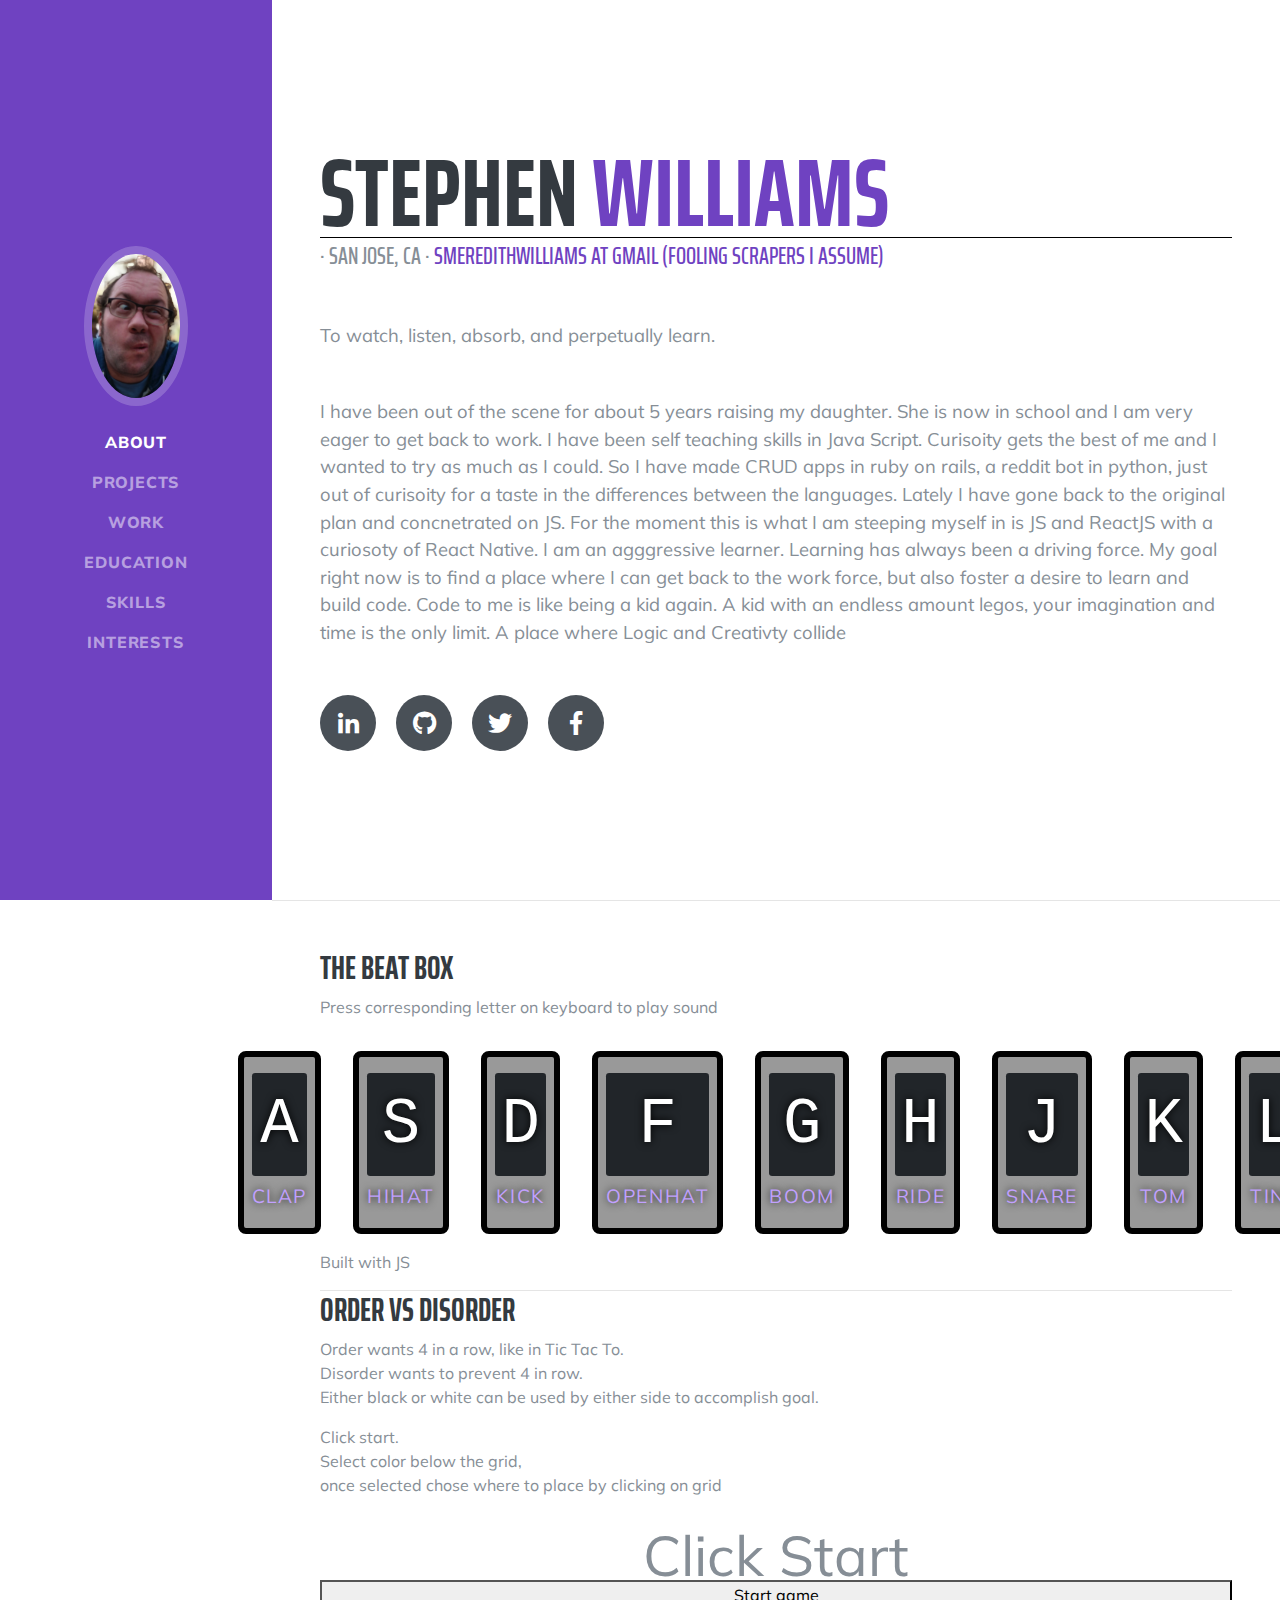
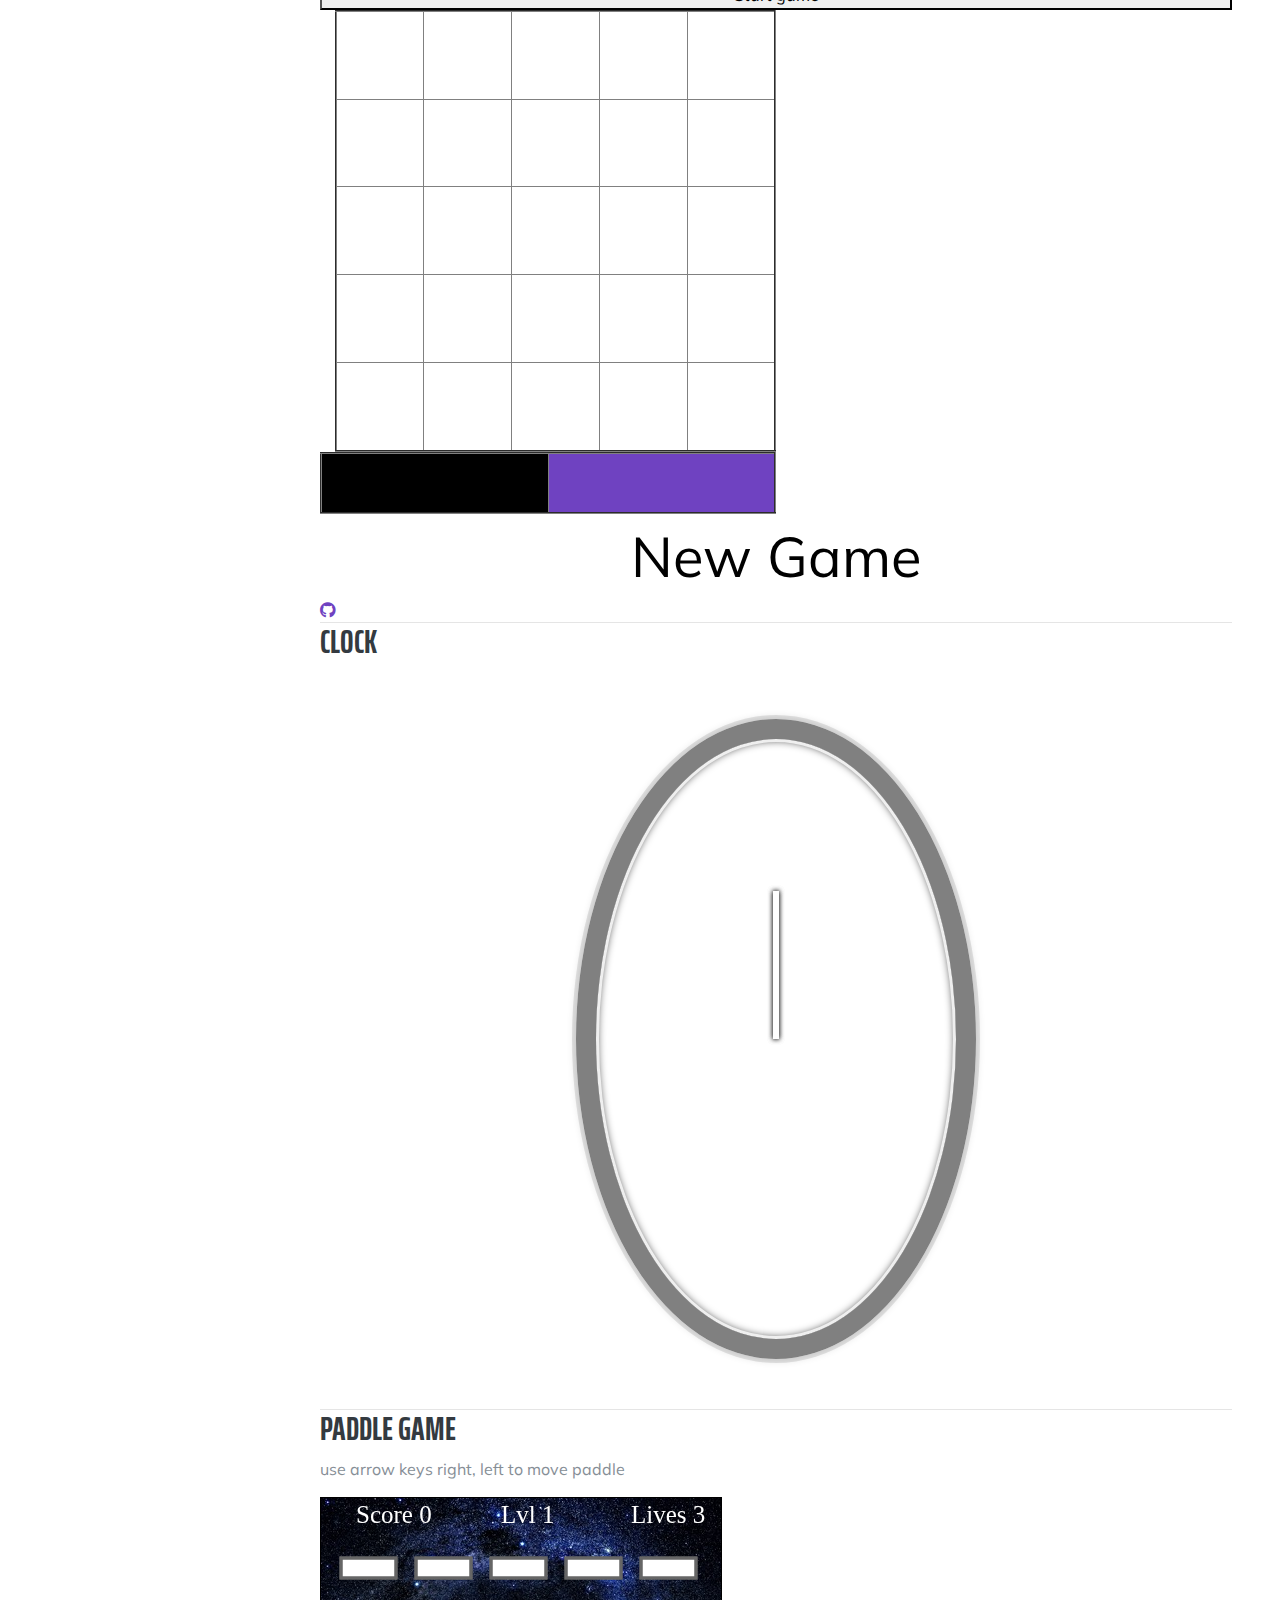
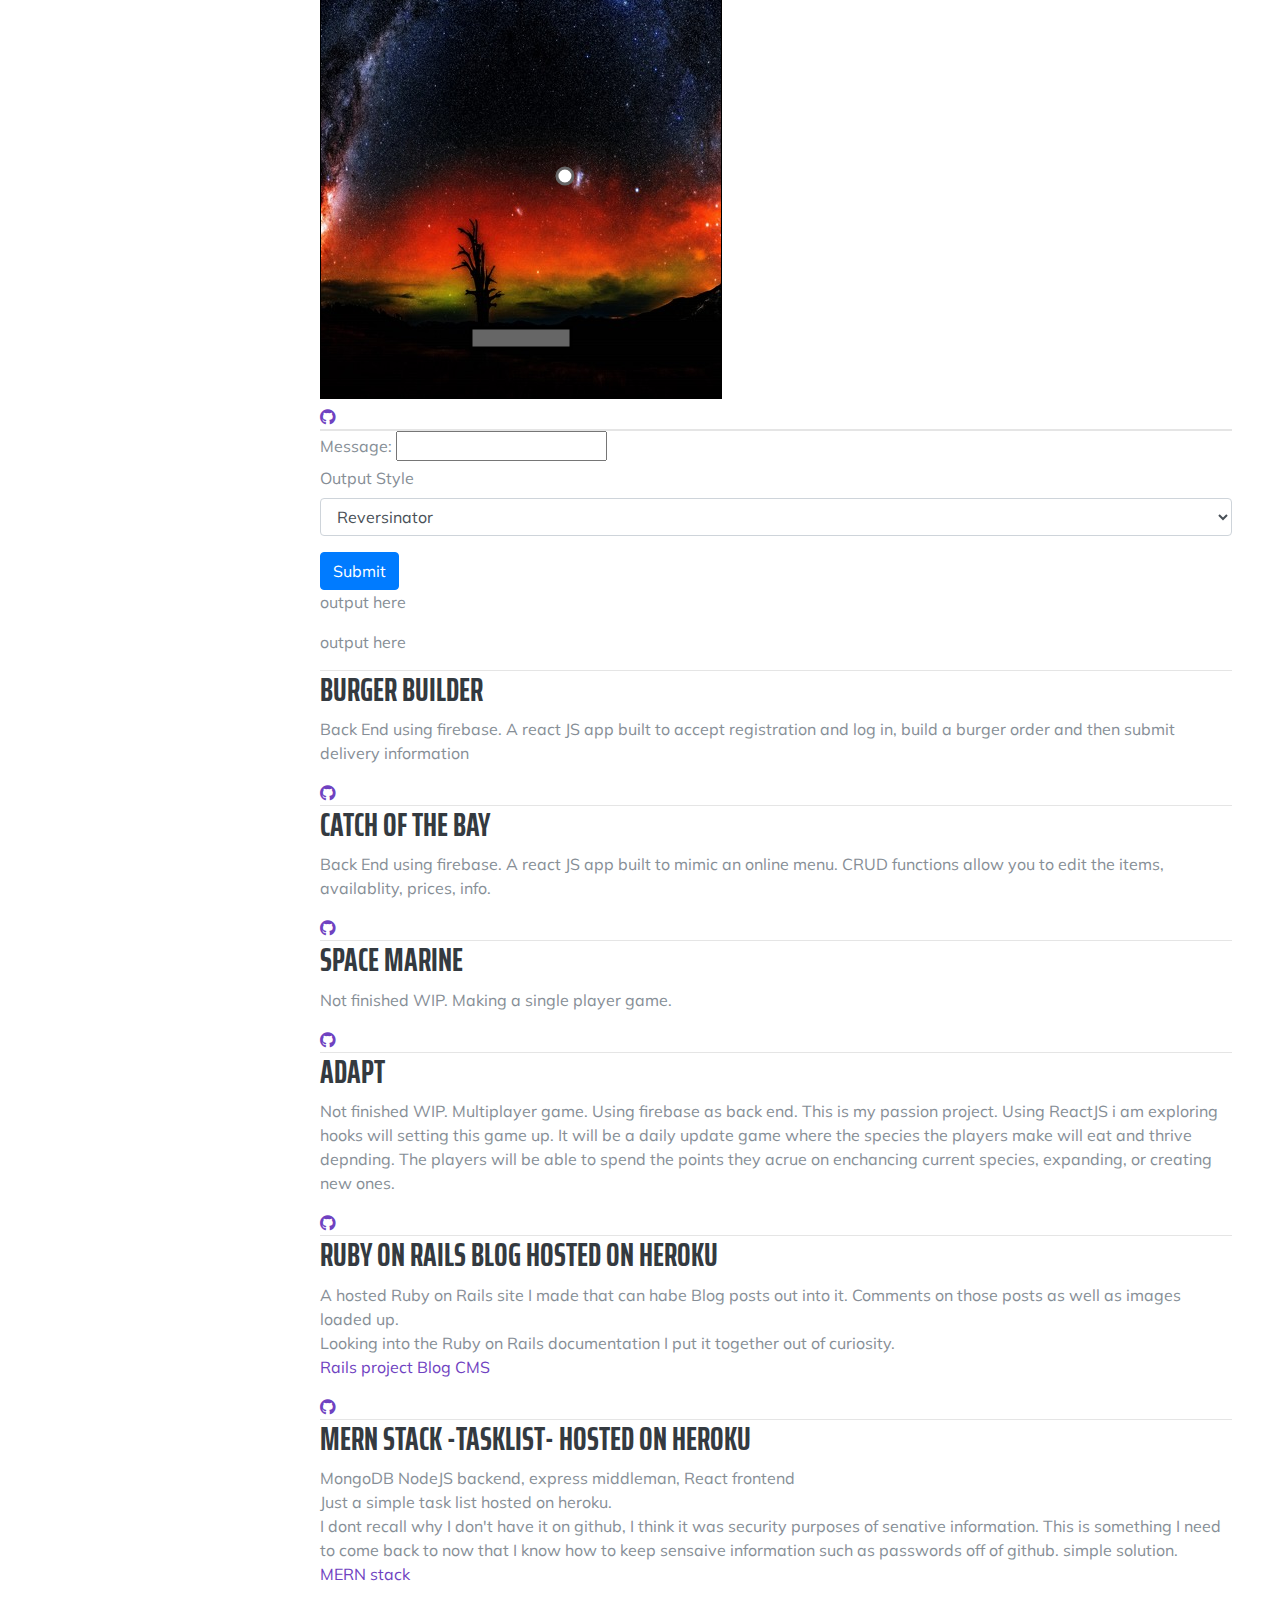
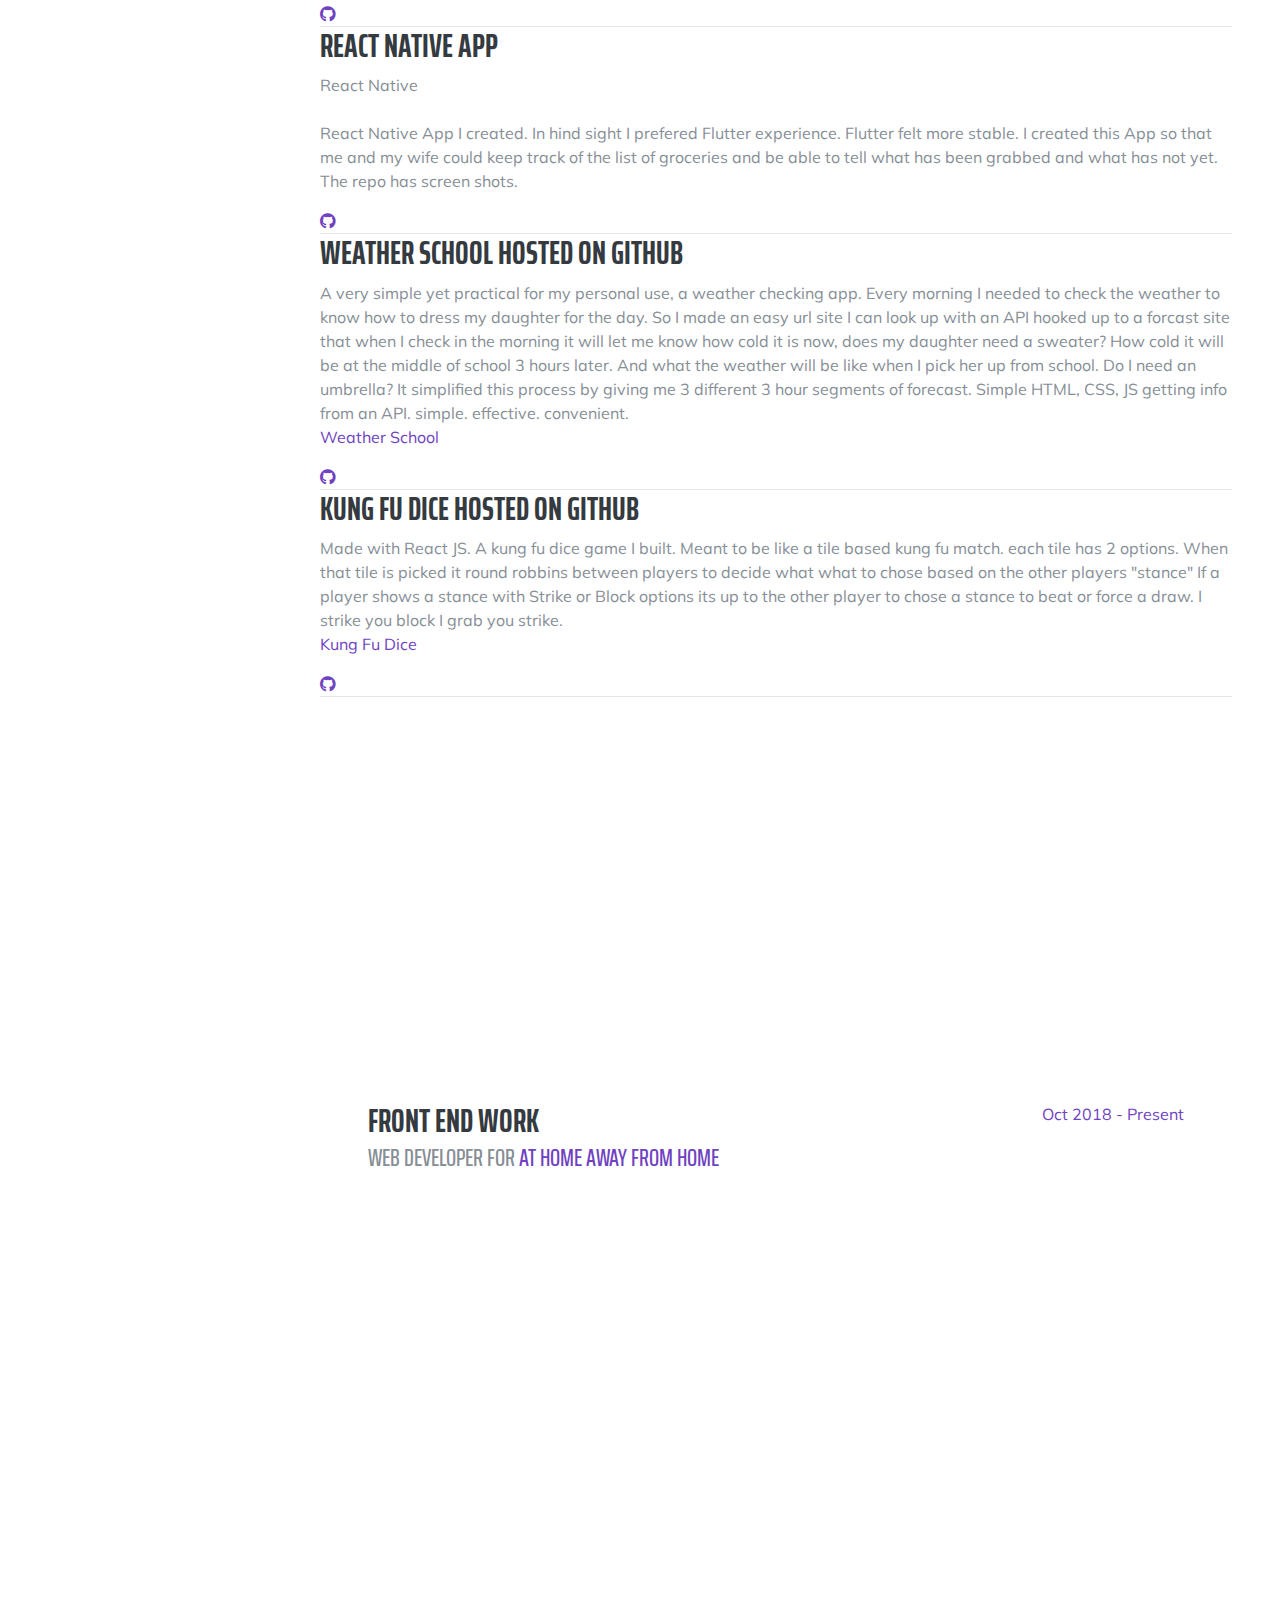
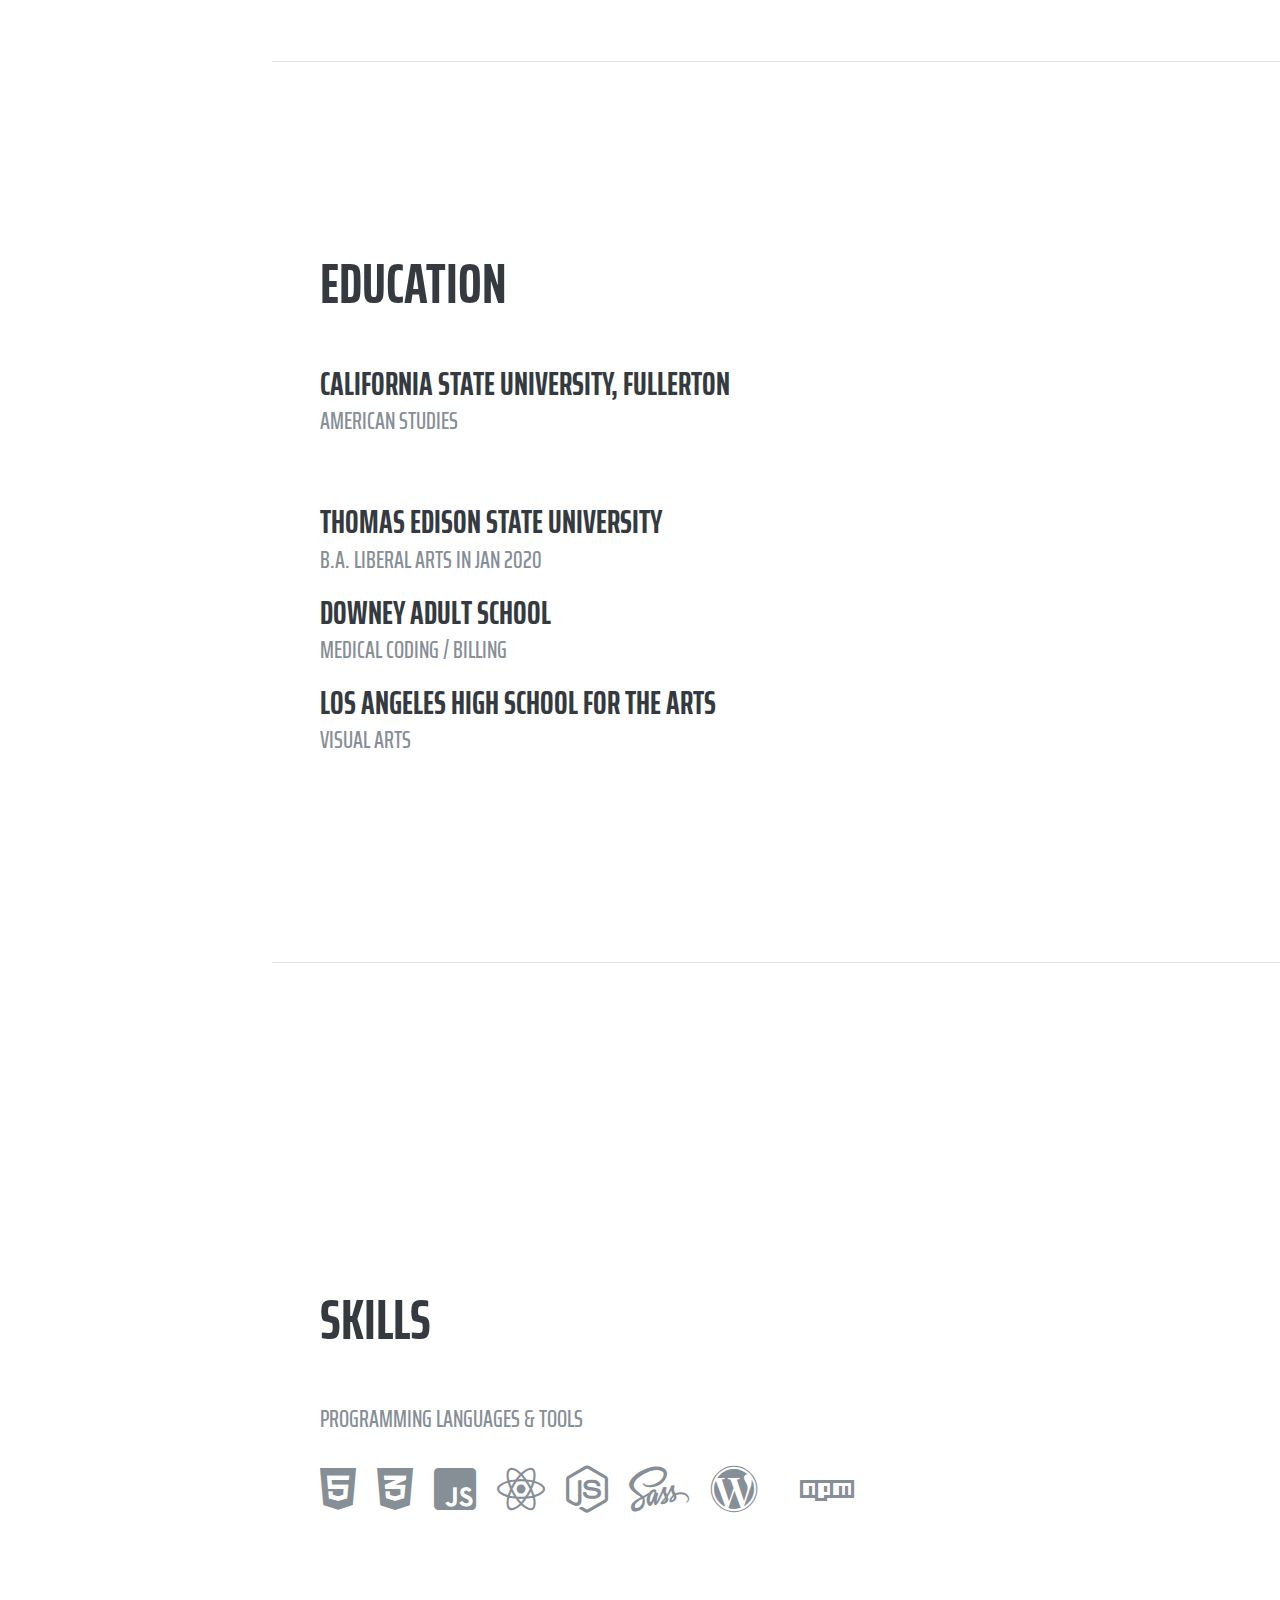
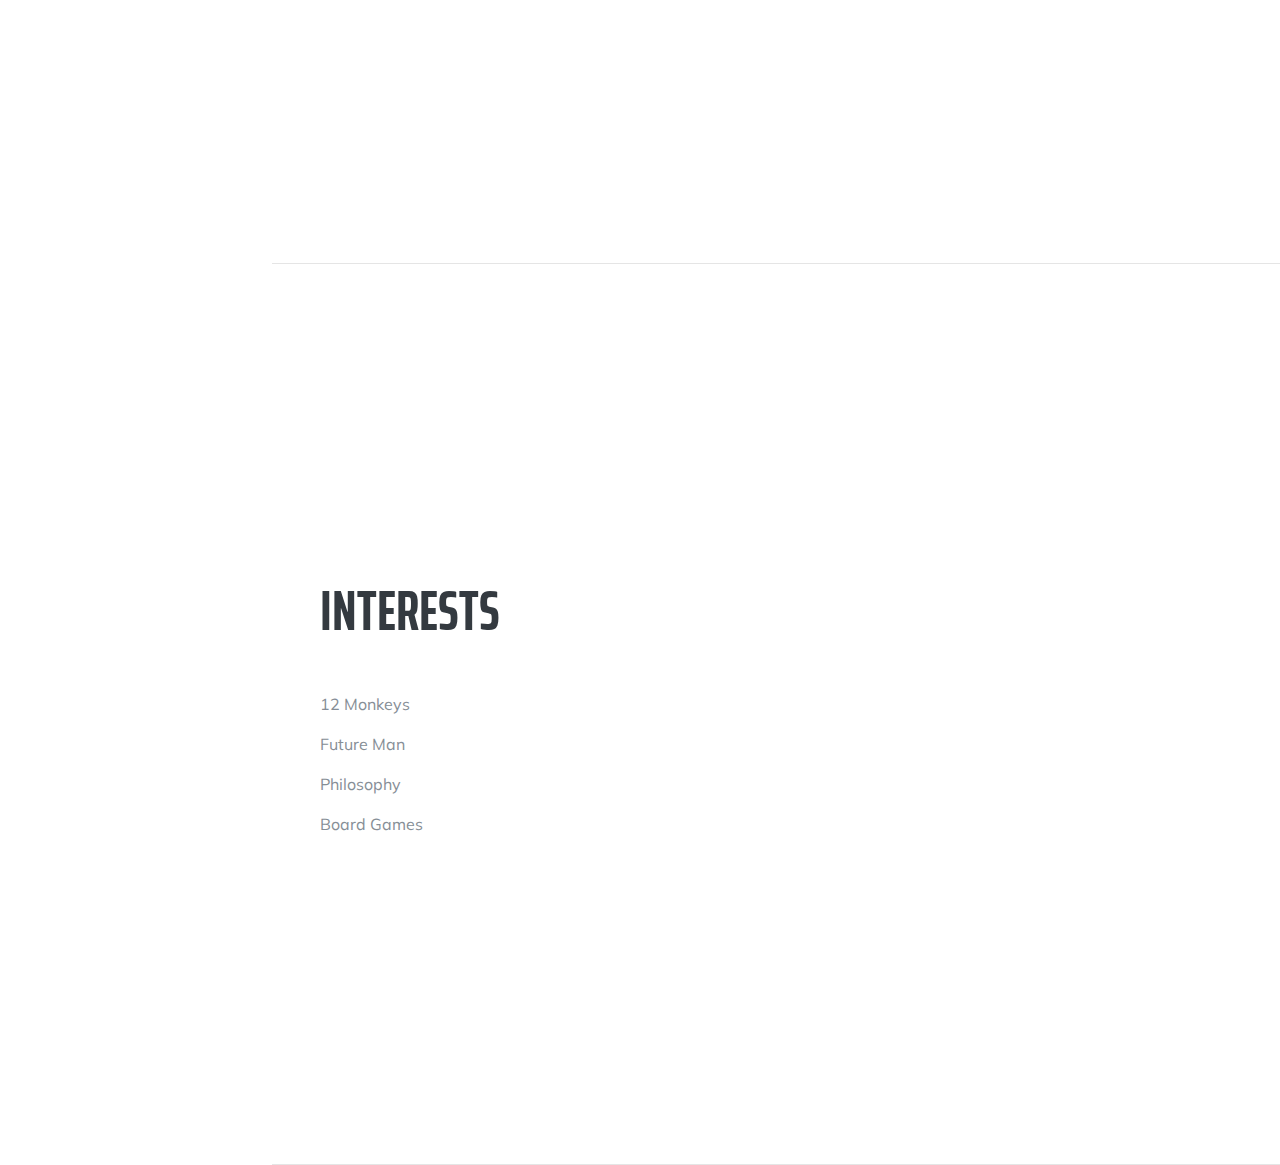
==== index.html @ 4e3a23c0 "spelling fix" ====
<!DOCTYPE html>
<html lang="en">

  <head>

    <meta charset="utf-8">
    <meta name="viewport" content="width=device-width, initial-scale=1, shrink-to-fit=no">
    <meta name="description" content="">
    <meta name="author" content="">

    <title>SMW Resume</title>

    <!-- Bootstrap core CSS -->
    <link href="vendor/bootstrap/css/bootstrap.min.css" rel="stylesheet">

    <!-- Custom fonts for this template -->
    <link href="https://fonts.googleapis.com/css?family=Saira+Extra+Condensed:500,700" rel="stylesheet">
    <link href="https://fonts.googleapis.com/css?family=Muli:400,400i,800,800i" rel="stylesheet">
    <link href="vendor/fontawesome-free/css/all.min.css" rel="stylesheet">

    <!-- Custom styles for this template -->
    <!-- Loading from rhe scss source instead of css folder -->
    <link href="scss/resume.css" rel="stylesheet">

    <!-- CSS for drum kit -->
    <link href="css/drumkit.css" rel="stylesheet">

    <!-- CSS for order disorder -->
    <link href="css/order.css" rel="stylesheet">

    <!-- CSS for order disorder -->
    <link href="css/clock.css" rel="stylesheet">

    

  </head>

  <body id="page-top">

    <nav class="navbar navbar-expand-lg navbar-dark bg-primary fixed-top" id="sideNav">
      <a class="navbar-brand js-scroll-trigger" href="#page-top">
        <span class="d-block d-lg-none">Stephen Meredith Williams</span>
        <span class="d-none d-lg-block">
          <img class="img-fluid img-profile rounded-circle mx-auto mb-2" src="img/selfpic.jpg" alt="">
        </span>
      </a>
      <button class="navbar-toggler" type="button" data-toggle="collapse" data-target="#navbarSupportedContent" aria-controls="navbarSupportedContent" aria-expanded="false" aria-label="Toggle navigation">
        <span class="navbar-toggler-icon"></span>
      </button>
      <div class="collapse navbar-collapse" id="navbarSupportedContent">
        <ul class="navbar-nav">
          <li class="nav-item">
            <a class="nav-link js-scroll-trigger" href="#about">About</a>
          </li>
          <li class="nav-item">
            <a class="nav-link js-scroll-trigger" href="#projects">Projects</a>
          </li>
          <li class="nav-item">
              <a class="nav-link js-scroll-trigger" href="#work">Work</a>
            </li>
          <li class="nav-item">
            <a class="nav-link js-scroll-trigger" href="#education">Education</a>
          </li>
          <li class="nav-item">
            <a class="nav-link js-scroll-trigger" href="#skills">Skills</a>
          </li>
          <li class="nav-item">
            <a class="nav-link js-scroll-trigger" href="#interests">Interests</a>
          </li>
          <!--
          <li class="nav-item">
            <a class="nav-link js-scroll-trigger" href="#awards">Awards</a>
          </li>
        -->
        </ul>
      </div>
    </nav>

    <div class="container-fluid p-0">

      <section class="resume-section p-3 p-lg-5 d-flex d-column" id="about">
        <div class="my-auto">
          <h1 class="mb-0">Stephen
            <span class="text-primary">Williams</span>
          </h1>
          <div class="subheading mb-5"> · San Jose, CA · 
            <a href="mailto:name@email.com">smeredithwilliams at gmail (fooling scrapers I assume)</a>
          </div>
          <p class="lead mb-5">To watch, listen, absorb, and perpetually learn.</p>
          <p class="lead mb-5">I have been out of the scene for about 5 years raising my daughter. 
            She is now in school and I am very eager to get back to work.  I have been self teaching skills in Java Script.  
            Curisoity gets the best of me and I wanted to try as much as I could.  So I have made CRUD apps in ruby on rails, 
            a reddit bot in python, just out of curisoity for a taste in the differences between the languages.  Lately I have gone
            back to the original plan and concnetrated on JS. 
            For the moment this is what I am steeping myself in is JS and ReactJS with a curiosoty of React Native.  I am an agggressive learner.  
            Learning has always been a driving force.
            My goal right now is to find a place where I can get back to the work force, but also foster a desire to learn and build code.  Code to me is like being a kid again. 
            A kid with an endless amount legos, your imagination and time is the only limit.  A place where Logic and Creativty collide</p>
          <div class="social-icons">
            <a href="https://www.linkedin.com/in/stephen-williams-13222a139/" target="_new">
              <i class="fab fa-linkedin-in"></i>
            </a>
            <a href="https://github.com/homercrates" target="_new">
              <i class="fab fa-github"></i>
            </a>
            <a href="#">
              <i class="fab fa-twitter"></i>
            </a>
            <a href="#">
              <i class="fab fa-facebook-f"></i>
            </a>
          </div>
        </div>
      </section>

      <hr class="m-0">

      <section class="resume-section p-3 p-lg-5 d-flex flex-column" id="projects">

       
        <!-- drum kit demo JS -->
        <h3>The Beat Box</h3>
        <p>Press corresponding letter on keyboard to play sound</p>
        <div class="keys">
            <div data-key="65" class="key">
              <kbd>A</kbd>
              <span class="sound">clap</span>
            </div>
            <div data-key="83" class="key">
              <kbd>S</kbd>
              <span class="sound">hihat</span>
            </div>
            <div data-key="68" class="key">
              <kbd>D</kbd>
              <span class="sound">kick</span>
            </div>
            <div data-key="70" class="key">
              <kbd>F</kbd>
              <span class="sound">openhat</span>
            </div>
            <br>
            <div data-key="71" class="key">
              <kbd>G</kbd>
              <span class="sound">boom</span>
            </div>
            <div data-key="72" class="key">
              <kbd>H</kbd>
              <span class="sound">ride</span>
            </div>
            <div data-key="74" class="key">
              <kbd>J</kbd>
              <span class="sound">snare</span>
            </div>
            <div data-key="75" class="key">
              <kbd>K</kbd>
              <span class="sound">tom</span>
            </div>
            <div data-key="76" class="key">
              <kbd>L</kbd>
              <span class="sound">tink</span>
            </div>
        </div>

          <audio data-key="65" src="sounds/clap.wav"></audio>
          <audio data-key="83" src="sounds/hihat.wav"></audio>
          <audio data-key="68" src="sounds/kick.wav"></audio>
          <audio data-key="70" src="sounds/openhat.wav"></audio>
          <audio data-key="71" src="sounds/boom.wav"></audio>
          <audio data-key="72" src="sounds/ride.wav"></audio>
          <audio data-key="74" src="sounds/snare.wav"></audio>
          <audio data-key="75" src="sounds/tom.wav"></audio>
          <audio data-key="76" src="sounds/tink.wav"></audio>
          <!-- drum kit END -->
          <p>Built with JS</p>
        
          <hr class="m-0">

        <!-- start order disorder game  stuff -->
        <div class="orderContainer">
            <h3>Order Vs Disorder</h3>
            <p>Order wants 4 in a row, like in Tic Tac To.</br> 
            Disorder wants to prevent 4 in row. </br> 
            Either black or white can be used by either side to accomplish goal.</p>

            <p>Click start. </br> 
              Select color below the grid,</br> 
              once selected chose where to place by clicking on grid</p>

            <div id="message">Click Start</div>
            <button onclick="startGame();">Start game</button>
            <div class="container">
            <table width="100%" border="2">
                <tr>
                    <td class="square" id="s1"  onClick="nextMove(this)"></td>
                    <td class="square" id="s2"  onClick="nextMove(this)"></td>
                    <td class="square" id="s3"  onClick="nextMove(this)"></td>
                    <td class="square" id="s4"  onClick="nextMove(this)"></td>
                    <td class="square" id="s5"  onClick="nextMove(this)"></td>
                </tr>
                <tr>
                    <td class="square" id="s6"  onClick="nextMove(this)"></td>
                    <td class="square" id="s7"  onClick="nextMove(this)"></td>
                    <td class="square" id="s8"  onClick="nextMove(this)"></td>
                    <td class="square" id="s9"  onClick="nextMove(this)"></td>
                    <td class="square" id="s10"  onClick="nextMove(this)"></td>
                </tr>
                <tr>
                    <td class="square" id="s11"  onClick="nextMove(this)"></td>
                    <td class="square" id="s12"  onClick="nextMove(this)"></td>
                    <td class="square" id="s13"  onClick="nextMove(this)"></td>
                    <td class="square" id="s14"  onClick="nextMove(this)"></td>
                    <td class="square" id="s15"  onClick="nextMove(this)"></td>
                </tr>
                <tr>
                    <td class="square" id="s16"  onClick="nextMove(this)"></td>
                    <td class="square" id="s17"  onClick="nextMove(this)"></td>
                    <td class="square" id="s18"  onClick="nextMove(this)"></td>
                    <td class="square" id="s19"  onClick="nextMove(this)"></td>
                    <td class="square" id="s20"  onClick="nextMove(this)"></td>
                </tr>
                <tr>
                    <td class="square" id="s21"  onClick="nextMove(this)"></td>
                    <td class="square" id="s22"  onClick="nextMove(this)"></td>
                    <td class="square" id="s23"  onClick="nextMove(this)"></td>
                    <td class="square" id="s24"  onClick="nextMove(this)"></td>
                    <td class="square" id="s25"  onClick="nextMove(this)"></td>
                </tr>
            </table>
            </div>
            <table width="100%" border="2">
                <tr>
                    <td class="choice" id="pickBlack" onClick="chooseColor('black')"></td>
                    <td class="choice" id="pickWhite" onClick="chooseColor('white')"></td>
                </tr>
            </table>

            <a href="javascript: startGame();" id="restart">New Game</a>

            <a href="https://github.com/homercrates/orderGame" target="_new">
              <i class="fab fa-github"></i>
            </a>
        </div>
        <!--  end order disorder -->

        <hr class="m-0">

        <!-- clock  -->
        <h3>Clock</h3>
        <div class="clock">
            <div class="clock-face">
                <div class="hand hour-hand"></div>
                <div class="hand min-hand"></div>
                <div class="hand second-hand"></div>             
            </div>
        </div>
        <!-- end clock -->

        <hr class="m-0">

        <!-- paddle start -->
        <h3>Paddle game</h3>
        <p> use arrow keys right, left to move paddle </p>
        <div>
            <canvas id="paddle" width="400" height="500">
            </canvas>
        </div>
        
        <a href="https://github.com/homercrates/paddle" target="_new">
          <i class="fab fa-github"></i>
        </a>
        <!-- paddle end -->

        <hr class="m-0">

        <!-- form section start -->
        <hr class="m-0">
        <form name="messageForm" >
          <div class="form-group">
            <label>Message: </label>
            <input type="text" name="mInput">
            <!-- <input type="submit" value="Submit"> -->
        
        <div class="form-group">
          <label for="formControlSelect1">Output Style</label>
          <select name="selection" class="form-control" id="formControlSelect1">
            <option id="1" value="reversies">Reversinator</option>
            <option value="2">2</option>
            <option>3</option>
            <option>4</option>
            <option>5</option>
          </select>
        </div>
        <button type="button" class="btn btn-primary" onclick="onChangeTypeHandler()" class="button">Submit</button>
        </form>
        <p id="outPut">output here</p>
        <p id="otheroutPut">output here</p>
        <!-- form section End -->

        <!-- burger Builder start -->
        <hr class="m-0">
        <h3>Burger Builder</h3>
        <p>Back End using firebase.  
          A react JS app built to accept registration and log in, 
          build a burger order and then submit delivery information
        </p>

        <a href="https://github.com/homercrates/burger" target="_new">
          <i class="fab fa-github"></i>
        </a>
        <!-- burger builder end -->

        <!-- Catch of the Bay start -->
        <hr class="m-0">
        <h3>Catch of the Bay</h3>
        <p>Back End using firebase.  
          A react JS app built to mimic an online menu.  CRUD functions allow you to
          edit the items, availablity, prices, info. 
        </p>

        <a href="https://github.com/homercrates/CatchoftheBay" target="_new">
          <i class="fab fa-github"></i>
        </a>
        <!-- catch of the bay end -->

        <!-- Space Marine start -->
        <hr class="m-0">
        <h3>Space Marine</h3>
        <p>Not finished WIP.  Making a single player game.
        </p>

        <a href="https://github.com/homercrates/spacemarine" target="_new">
          <i class="fab fa-github"></i>
        </a>
        <!-- Space Marine end -->  

        <!-- Adapt start -->
        <hr class="m-0">
        <h3>Adapt</h3>
        <p>Not finished WIP.  Multiplayer game. Using firebase as back end.
          This is my passion project.  Using ReactJS i am exploring hooks will setting
          this game up.  It will be a daily update game where the species the players make
          will eat and thrive depnding.  The players will be able to spend the points they acrue
          on enchancing current species, expanding, or creating new ones. 
        </p>

        <a href="https://github.com/homercrates/adaption" target="_new">
          <i class="fab fa-github"></i>
        </a>
        <!-- Space Marine end -->      

        <hr class="m-0">

        <!-- ruby project start -->
        <h3>Ruby on Rails blog hosted on Heroku</h3>
        <p>A hosted Ruby on Rails site I made that can habe Blog posts out into it.  Comments on those posts
        as well as images loaded up. </br> Looking into the Ruby on Rails documentation I put it together out of curiosity. </br> 
        <a href="https://salty-castle-91675.herokuapp.com/" target="_new">Rails project Blog CMS</a> </p>

        <a href="https://github.com/homercrates/my_ruby_port" target="_new">
          <i class="fab fa-github"></i>
        </a>
        <!-- ruby project end -->
        <hr class="m-0">
        <!-- MERN STACK task list start -->
        <h3>MERN stack -tasklist- hosted on Heroku</h3>
        <p>MongoDB NodeJS backend, express middleman, React frontend 
        </br>
        Just a simple task list hosted on heroku.
        </br>
        I dont recall why I don't have it on github, I think it was security purposes of senative information.
        This is something I need to come back to now that I know how to keep sensaive information such as passwords off of github. simple solution.
        </br> 
        <a href="https://frozen-cliffs-96264.herokuapp.com/" target="_new">MERN stack</a> </p>

        <a href="https://github.com/homercrates/" target="_new">
          <i class="fab fa-github"></i>
        </a>
        <!-- MERN stack -tasklist- end -->
        <hr class="m-0">  
        
        <!-- React Native App start -->
        <h3>React Native App</h3>
        <p>React Native
        </br>
        </br>
        React Native App I created.  In hind sight I prefered Flutter experience.  Flutter felt more stable.
        I created this App so that me and my wife could keep track of the list of groceries and be able to tell
        what has been grabbed and what has not yet.  The repo has screen shots.
      </br> 
       </p>
        <a href="https://github.com/homercrates/listView" target="_new">
          <i class="fab fa-github"></i>
        </a>
        <!-- React Native App end -->
        <hr class="m-0">  
        
        <!-- Weather School -->
        <h3>Weather School hosted on Github</h3>
        <p> A very simple yet practical for my personal use, a weather checking app.  Every morning I needed to check the weather to know how to dress my daughter for the day.
          So I made an easy url site I can look up with an API hooked up to a forcast site that when I check in the morning it will let me know 
          how cold it is now, does my daughter need a sweater?  How cold it will be at the middle of school 3 hours later.  And what the weather will be like when I pick her up from school.  Do I need an umbrella?
          It simplified this process by giving me 3 different 3 hour segments of forecast.  Simple HTML, CSS, JS getting info from an API.
          simple. effective. convenient.
          </br> 
          <a href="http://esemuu.com/WeatherSchool" target="_new">Weather School</a>
        </p>
        
        <a href="https://github.com/homercrates/WeatherSchool" target="_new">
          <i class="fab fa-github"></i>
        </a>
        <!-- end Weather School -->
        <hr class="m-0">

        <!-- Kung Fu Dice start -->
        <h3>Kung Fu Dice hosted on Github</h3>
        <p>Made with React JS.  A kung fu dice game I built. Meant to be like a tile based kung fu match.
          each tile has 2 options. When that tile is picked it round robbins between players to decide what
          what to chose based on the other players "stance" If a player shows a stance with Strike or Block options
          its up to the other player to chose a stance to beat or force a draw.  I strike you block I grab you strike.
          </br> 
          <a href="http://esemuu.com/merdice" target="_new">Kung Fu Dice</a>
        </p>
        
        <a href="https://github.com/homercrates/merdice" target="_new">
          <i class="fab fa-github"></i>
        </a>
        <hr class="m-0">

        <!-- former work section -->
        <section class="resume-section p-3 p-lg-5 d-flex flex-column" id="work">
        <div class="my-auto">
          <h2 class="mb-5"></h2>

          <div class="resume-item d-flex flex-column flex-md-row mb-5">
            <div class="resume-content mr-auto">
              <h3 class="mb-0">Front End Work</h3>
              <div class="subheading mb-3">Web Developer for <a href="https://athomeawayfromhome.com/" target="_new">At Home Away From Home</a></div>
              <p></p>
            </div>
            <div class="resume-date text-md-right">
              <span class="text-primary">Oct 2018 - Present</span>
            </div>
          </div>
        </section>
        </div>

      </section>

      <hr class="m-0">

      <section class="resume-section p-3 p-lg-5 d-flex flex-column" id="education">
        <div class="my-auto">
          <h2 class="mb-5">Education</h2>

          <div class="resume-item d-flex flex-column flex-md-row mb-5">
            <div class="resume-content mr-auto">
              <h3 class="mb-0">California State University, Fullerton</h3>
              <div class="subheading mb-3">American Studies</div>
              <p></p>
            </div>
          </div>

          <div class="resume-item d-flex flex-column flex-md-row">
            <div class="resume-content mr-auto">
              <h3 class="mb-0">Thomas Edison State University</h3>
              <div class="subheading mb-3">B.A. Liberal Arts in Jan 2020</div>
              <p></p>
            </div>
          </div>

          <div class="resume-item d-flex flex-column flex-md-row">
            <div class="resume-content mr-auto">
              <h3 class="mb-0">Downey Adult School</h3>
              <div class="subheading mb-3">Medical Coding / Billing</div>
              <p></p>
            </div>
          </div>

          <div class="resume-item d-flex flex-column flex-md-row">
              <div class="resume-content mr-auto">
                <h3 class="mb-0">Los Angeles High School for the Arts</h3>
                <div class="subheading mb-3">Visual Arts</div>
                <p></p>
              </div>
            </div>

        </div>
      </section>

      <hr class="m-0">

      <section class="resume-section p-3 p-lg-5 d-flex flex-column" id="skills">
        <div class="my-auto">
          <h2 class="mb-5">Skills</h2>

          <div class="subheading mb-3">Programming Languages &amp; Tools</div>
          <ul class="list-inline dev-icons">
            <li class="list-inline-item">
              <i class="fab fa-html5"></i>
            </li>
            <li class="list-inline-item">
              <i class="fab fa-css3-alt"></i>
            </li>
            <li class="list-inline-item">
              <i class="fab fa-js-square"></i>
            </li>
            <li class="list-inline-item">
              <i class="fab fa-react"></i>
            </li>
            <li class="list-inline-item">
              <i class="fab fa-node-js"></i>
            </li>
            <li class="list-inline-item">
              <i class="fab fa-sass"></i>
            </li>
            <li class="list-inline-item">
              <i class="fab fa-wordpress"></i>
            </li>
            <li class="list-inline-item">
                <i class="fab fa-mongo-db"></i>
              </li>
            <li class="list-inline-item">
              <i class="fab fa-npm"></i>
            </li>
          </ul>

        </div>
      </section>

      <hr class="m-0">

      <section class="resume-section p-3 p-lg-5 d-flex flex-column" id="interests">
        <div class="my-auto">
          <h2 class="mb-5">Interests</h2>
          <p>12 Monkeys</p>
          <p>Future Man
          <p>Philosophy</p>
          <p>Board Games</p>
          </p> 
          <p class="mb-0"></p>
        </div>
      </section>

      <hr class="m-0">

      

    </div>

    <!-- Bootstrap core JavaScript -->
    <script src="vendor/jquery/jquery.min.js"></script>
    <script src="vendor/bootstrap/js/bootstrap.bundle.min.js"></script>

    <!-- Plugin JavaScript -->
    <script src="vendor/jquery-easing/jquery.easing.min.js"></script>

    <!-- Custom scripts for this template -->
    <script src="js/resume.min.js"></script>

    <!-- Drumkit JS -->
    <script src="js/drumkit.js"></script>

    <!-- Order disorder -->
    <script src="js/order.js"></script>

    <!-- clock -->
    <script src="js/clock.js"></script>

    <!-- paddle JS -->
    <script src="js/paddle.js"></script>

    <!-- form -->
    <script src="js/message.js"></script>

  </body>

</html>
---- vendor/fontawesome-free/css/all.min.css ----
/*!
 * Font Awesome Free 5.3.1 by @fontawesome - https://fontawesome.com
 * License - https://fontawesome.com/license/free (Icons: CC BY 4.0, Fonts: SIL OFL 1.1, Code: MIT License)
 */
.fa,.fab,.fal,.far,.fas{-moz-osx-font-smoothing:grayscale;-webkit-font-smoothing:antialiased;display:inline-block;font-style:normal;font-variant:normal;text-rendering:auto;line-height:1}.fa-lg{font-size:1.33333em;line-height:.75em;vertical-align:-.0667em}.fa-xs{font-size:.75em}.fa-sm{font-size:.875em}.fa-1x{font-size:1em}.fa-2x{font-size:2em}.fa-3x{font-size:3em}.fa-4x{font-size:4em}.fa-5x{font-size:5em}.fa-6x{font-size:6em}.fa-7x{font-size:7em}.fa-8x{font-size:8em}.fa-9x{font-size:9em}.fa-10x{font-size:10em}.fa-fw{text-align:center;width:1.25em}.fa-ul{list-style-type:none;margin-left:2.5em;padding-left:0}.fa-ul>li{position:relative}.fa-li{left:-2em;position:absolute;text-align:center;width:2em;line-height:inherit}.fa-border{border:.08em solid #eee;border-radius:.1em;padding:.2em .25em .15em}.fa-pull-left{float:left}.fa-pull-right{float:right}.fa.fa-pull-left,.fab.fa-pull-left,.fal.fa-pull-left,.far.fa-pull-left,.fas.fa-pull-left{margin-right:.3em}.fa.fa-pull-right,.fab.fa-pull-right,.fal.fa-pull-right,.far.fa-pull-right,.fas.fa-pull-right{margin-left:.3em}.fa-spin{animation:fa-spin 2s infinite linear}.fa-pulse{animation:fa-spin 1s infinite steps(8)}@keyframes fa-spin{0%{transform:rotate(0deg)}to{transform:rotate(1turn)}}.fa-rotate-90{-ms-filter:"progid:DXImageTransform.Microsoft.BasicImage(rotation=1)";transform:rotate(90deg)}.fa-rotate-180{-ms-filter:"progid:DXImageTransform.Microsoft.BasicImage(rotation=2)";transform:rotate(180deg)}.fa-rotate-270{-ms-filter:"progid:DXImageTransform.Microsoft.BasicImage(rotation=3)";transform:rotate(270deg)}.fa-flip-horizontal{-ms-filter:"progid:DXImageTransform.Microsoft.BasicImage(rotation=0, mirror=1)";transform:scaleX(-1)}.fa-flip-vertical{transform:scaleY(-1)}.fa-flip-horizontal.fa-flip-vertical,.fa-flip-vertical{-ms-filter:"progid:DXImageTransform.Microsoft.BasicImage(rotation=2, mirror=1)"}.fa-flip-horizontal.fa-flip-vertical{transform:scale(-1)}:root .fa-flip-horizontal,:root .fa-flip-vertical,:root .fa-rotate-90,:root .fa-rotate-180,:root .fa-rotate-270{-webkit-filter:none;filter:none}.fa-stack{display:inline-block;height:2em;line-height:2em;position:relative;vertical-align:middle;width:2em}.fa-stack-1x,.fa-stack-2x{left:0;position:absolute;text-align:center;width:100%}.fa-stack-1x{line-height:inherit}.fa-stack-2x{font-size:2em}.fa-inverse{color:#fff}.fa-500px:before{content:"\f26e"}.fa-accessible-icon:before{content:"\f368"}.fa-accusoft:before{content:"\f369"}.fa-ad:before{content:"\f641"}.fa-address-book:before{content:"\f2b9"}.fa-address-card:before{content:"\f2bb"}.fa-adjust:before{content:"\f042"}.fa-adn:before{content:"\f170"}.fa-adversal:before{content:"\f36a"}.fa-affiliatetheme:before{content:"\f36b"}.fa-air-freshener:before{content:"\f5d0"}.fa-algolia:before{content:"\f36c"}.fa-align-center:before{content:"\f037"}.fa-align-justify:before{content:"\f039"}.fa-align-left:before{content:"\f036"}.fa-align-right:before{content:"\f038"}.fa-alipay:before{content:"\f642"}.fa-allergies:before{content:"\f461"}.fa-amazon:before{content:"\f270"}.fa-amazon-pay:before{content:"\f42c"}.fa-ambulance:before{content:"\f0f9"}.fa-american-sign-language-interpreting:before{content:"\f2a3"}.fa-amilia:before{content:"\f36d"}.fa-anchor:before{content:"\f13d"}.fa-android:before{content:"\f17b"}.fa-angellist:before{content:"\f209"}.fa-angle-double-down:before{content:"\f103"}.fa-angle-double-left:before{content:"\f100"}.fa-angle-double-right:before{content:"\f101"}.fa-angle-double-up:before{content:"\f102"}.fa-angle-down:before{content:"\f107"}.fa-angle-left:before{content:"\f104"}.fa-angle-right:before{content:"\f105"}.fa-angle-up:before{content:"\f106"}.fa-angry:before{content:"\f556"}.fa-angrycreative:before{content:"\f36e"}.fa-angular:before{content:"\f420"}.fa-ankh:before{content:"\f644"}.fa-app-store:before{content:"\f36f"}.fa-app-store-ios:before{content:"\f370"}.fa-apper:before{content:"\f371"}.fa-apple:before{content:"\f179"}.fa-apple-alt:before{content:"\f5d1"}.fa-apple-pay:before{content:"\f415"}.fa-archive:before{content:"\f187"}.fa-archway:before{content:"\f557"}.fa-arrow-alt-circle-down:before{content:"\f358"}.fa-arrow-alt-circle-left:before{content:"\f359"}.fa-arrow-alt-circle-right:before{content:"\f35a"}.fa-arrow-alt-circle-up:before{content:"\f35b"}.fa-arrow-circle-down:before{content:"\f0ab"}.fa-arrow-circle-left:before{content:"\f0a8"}.fa-arrow-circle-right:before{content:"\f0a9"}.fa-arrow-circle-up:before{content:"\f0aa"}.fa-arrow-down:before{content:"\f063"}.fa-arrow-left:before{content:"\f060"}.fa-arrow-right:before{content:"\f061"}.fa-arrow-up:before{content:"\f062"}.fa-arrows-alt:before{content:"\f0b2"}.fa-arrows-alt-h:before{content:"\f337"}.fa-arrows-alt-v:before{content:"\f338"}.fa-assistive-listening-systems:before{content:"\f2a2"}.fa-asterisk:before{content:"\f069"}.fa-asymmetrik:before{content:"\f372"}.fa-at:before{content:"\f1fa"}.fa-atlas:before{content:"\f558"}.fa-atom:before{content:"\f5d2"}.fa-audible:before{content:"\f373"}.fa-audio-description:before{content:"\f29e"}.fa-autoprefixer:before{content:"\f41c"}.fa-avianex:before{content:"\f374"}.fa-aviato:before{content:"\f421"}.fa-award:before{content:"\f559"}.fa-aws:before{content:"\f375"}.fa-backspace:before{content:"\f55a"}.fa-backward:before{content:"\f04a"}.fa-balance-scale:before{content:"\f24e"}.fa-ban:before{content:"\f05e"}.fa-band-aid:before{content:"\f462"}.fa-bandcamp:before{content:"\f2d5"}.fa-barcode:before{content:"\f02a"}.fa-bars:before{content:"\f0c9"}.fa-baseball-ball:before{content:"\f433"}.fa-basketball-ball:before{content:"\f434"}.fa-bath:before{content:"\f2cd"}.fa-battery-empty:before{content:"\f244"}.fa-battery-full:before{content:"\f240"}.fa-battery-half:before{content:"\f242"}.fa-battery-quarter:before{content:"\f243"}.fa-battery-three-quarters:before{content:"\f241"}.fa-bed:before{content:"\f236"}.fa-beer:before{content:"\f0fc"}.fa-behance:before{content:"\f1b4"}.fa-behance-square:before{content:"\f1b5"}.fa-bell:before{content:"\f0f3"}.fa-bell-slash:before{content:"\f1f6"}.fa-bezier-curve:before{content:"\f55b"}.fa-bible:before{content:"\f647"}.fa-bicycle:before{content:"\f206"}.fa-bimobject:before{content:"\f378"}.fa-binoculars:before{content:"\f1e5"}.fa-birthday-cake:before{content:"\f1fd"}.fa-bitbucket:before{content:"\f171"}.fa-bitcoin:before{content:"\f379"}.fa-bity:before{content:"\f37a"}.fa-black-tie:before{content:"\f27e"}.fa-blackberry:before{content:"\f37b"}.fa-blender:before{content:"\f517"}.fa-blind:before{content:"\f29d"}.fa-blogger:before{content:"\f37c"}.fa-blogger-b:before{content:"\f37d"}.fa-bluetooth:before{content:"\f293"}.fa-bluetooth-b:before{content:"\f294"}.fa-bold:before{content:"\f032"}.fa-bolt:before{content:"\f0e7"}.fa-bomb:before{content:"\f1e2"}.fa-bone:before{content:"\f5d7"}.fa-bong:before{content:"\f55c"}.fa-book:before{content:"\f02d"}.fa-book-open:before{content:"\f518"}.fa-book-reader:before{content:"\f5da"}.fa-bookmark:before{content:"\f02e"}.fa-bowling-ball:before{content:"\f436"}.fa-box:before{content:"\f466"}.fa-box-open:before{content:"\f49e"}.fa-boxes:before{content:"\f468"}.fa-braille:before{content:"\f2a1"}.fa-brain:before{content:"\f5dc"}.fa-briefcase:before{content:"\f0b1"}.fa-briefcase-medical:before{content:"\f469"}.fa-broadcast-tower:before{content:"\f519"}.fa-broom:before{content:"\f51a"}.fa-brush:before{content:"\f55d"}.fa-btc:before{content:"\f15a"}.fa-bug:before{content:"\f188"}.fa-building:before{content:"\f1ad"}.fa-bullhorn:before{content:"\f0a1"}.fa-bullseye:before{content:"\f140"}.fa-burn:before{content:"\f46a"}.fa-buromobelexperte:before{content:"\f37f"}.fa-bus:before{content:"\f207"}.fa-bus-alt:before{content:"\f55e"}.fa-business-time:before{content:"\f64a"}.fa-buysellads:before{content:"\f20d"}.fa-calculator:before{content:"\f1ec"}.fa-calendar:before{content:"\f133"}.fa-calendar-alt:before{content:"\f073"}.fa-calendar-check:before{content:"\f274"}.fa-calendar-minus:before{content:"\f272"}.fa-calendar-plus:before{content:"\f271"}.fa-calendar-times:before{content:"\f273"}.fa-camera:before{content:"\f030"}.fa-camera-retro:before{content:"\f083"}.fa-cannabis:before{content:"\f55f"}.fa-capsules:before{content:"\f46b"}.fa-car:before{content:"\f1b9"}.fa-car-alt:before{content:"\f5de"}.fa-car-battery:before{content:"\f5df"}.fa-car-crash:before{content:"\f5e1"}.fa-car-side:before{content:"\f5e4"}.fa-caret-down:before{content:"\f0d7"}.fa-caret-left:before{content:"\f0d9"}.fa-caret-right:before{content:"\f0da"}.fa-caret-square-down:before{content:"\f150"}.fa-caret-square-left:before{content:"\f191"}.fa-caret-square-right:before{content:"\f152"}.fa-caret-square-up:before{content:"\f151"}.fa-caret-up:before{content:"\f0d8"}.fa-cart-arrow-down:before{content:"\f218"}.fa-cart-plus:before{content:"\f217"}.fa-cc-amazon-pay:before{content:"\f42d"}.fa-cc-amex:before{content:"\f1f3"}.fa-cc-apple-pay:before{content:"\f416"}.fa-cc-diners-club:before{content:"\f24c"}.fa-cc-discover:before{content:"\f1f2"}.fa-cc-jcb:before{content:"\f24b"}.fa-cc-mastercard:before{content:"\f1f1"}.fa-cc-paypal:before{content:"\f1f4"}.fa-cc-stripe:before{content:"\f1f5"}.fa-cc-visa:before{content:"\f1f0"}.fa-centercode:before{content:"\f380"}.fa-certificate:before{content:"\f0a3"}.fa-chalkboard:before{content:"\f51b"}.fa-chalkboard-teacher:before{content:"\f51c"}.fa-charging-station:before{content:"\f5e7"}.fa-chart-area:before{content:"\f1fe"}.fa-chart-bar:before{content:"\f080"}.fa-chart-line:before{content:"\f201"}.fa-chart-pie:before{content:"\f200"}.fa-check:before{content:"\f00c"}.fa-check-circle:before{content:"\f058"}.fa-check-double:before{content:"\f560"}.fa-check-square:before{content:"\f14a"}.fa-chess:before{content:"\f439"}.fa-chess-bishop:before{content:"\f43a"}.fa-chess-board:before{content:"\f43c"}.fa-chess-king:before{content:"\f43f"}.fa-chess-knight:before{content:"\f441"}.fa-chess-pawn:before{content:"\f443"}.fa-chess-queen:before{content:"\f445"}.fa-chess-rook:before{content:"\f447"}.fa-chevron-circle-down:before{content:"\f13a"}.fa-chevron-circle-left:before{content:"\f137"}.fa-chevron-circle-right:before{content:"\f138"}.fa-chevron-circle-up:before{content:"\f139"}.fa-chevron-down:before{content:"\f078"}.fa-chevron-left:before{content:"\f053"}.fa-chevron-right:before{content:"\f054"}.fa-chevron-up:before{content:"\f077"}.fa-child:before{content:"\f1ae"}.fa-chrome:before{content:"\f268"}.fa-church:before{content:"\f51d"}.fa-circle:before{content:"\f111"}.fa-circle-notch:before{content:"\f1ce"}.fa-city:before{content:"\f64f"}.fa-clipboard:before{content:"\f328"}.fa-clipboard-check:before{content:"\f46c"}.fa-clipboard-list:before{content:"\f46d"}.fa-clock:before{content:"\f017"}.fa-clone:before{content:"\f24d"}.fa-closed-captioning:before{content:"\f20a"}.fa-cloud:before{content:"\f0c2"}.fa-cloud-download-alt:before{content:"\f381"}.fa-cloud-upload-alt:before{content:"\f382"}.fa-cloudscale:before{content:"\f383"}.fa-cloudsmith:before{content:"\f384"}.fa-cloudversify:before{content:"\f385"}.fa-cocktail:before{content:"\f561"}.fa-code:before{content:"\f121"}.fa-code-branch:before{content:"\f126"}.fa-codepen:before{content:"\f1cb"}.fa-codiepie:before{content:"\f284"}.fa-coffee:before{content:"\f0f4"}.fa-cog:before{content:"\f013"}.fa-cogs:before{content:"\f085"}.fa-coins:before{content:"\f51e"}.fa-columns:before{content:"\f0db"}.fa-comment:before{content:"\f075"}.fa-comment-alt:before{content:"\f27a"}.fa-comment-dollar:before{content:"\f651"}.fa-comment-dots:before{content:"\f4ad"}.fa-comment-slash:before{content:"\f4b3"}.fa-comments:before{content:"\f086"}.fa-comments-dollar:before{content:"\f653"}.fa-compact-disc:before{content:"\f51f"}.fa-compass:before{content:"\f14e"}.fa-compress:before{content:"\f066"}.fa-concierge-bell:before{content:"\f562"}.fa-connectdevelop:before{content:"\f20e"}.fa-contao:before{content:"\f26d"}.fa-cookie:before{content:"\f563"}.fa-cookie-bite:before{content:"\f564"}.fa-copy:before{content:"\f0c5"}.fa-copyright:before{content:"\f1f9"}.fa-couch:before{content:"\f4b8"}.fa-cpanel:before{content:"\f388"}.fa-creative-commons:before{content:"\f25e"}.fa-creative-commons-by:before{content:"\f4e7"}.fa-creative-commons-nc:before{content:"\f4e8"}.fa-creative-commons-nc-eu:before{content:"\f4e9"}.fa-creative-commons-nc-jp:before{content:"\f4ea"}.fa-creative-commons-nd:before{content:"\f4eb"}.fa-creative-commons-pd:before{content:"\f4ec"}.fa-creative-commons-pd-alt:before{content:"\f4ed"}.fa-creative-commons-remix:before{content:"\f4ee"}.fa-creative-commons-sa:before{content:"\f4ef"}.fa-creative-commons-sampling:before{content:"\f4f0"}.fa-creative-commons-sampling-plus:before{content:"\f4f1"}.fa-creative-commons-share:before{content:"\f4f2"}.fa-credit-card:before{content:"\f09d"}.fa-crop:before{content:"\f125"}.fa-crop-alt:before{content:"\f565"}.fa-cross:before{content:"\f654"}.fa-crosshairs:before{content:"\f05b"}.fa-crow:before{content:"\f520"}.fa-crown:before{content:"\f521"}.fa-css3:before{content:"\f13c"}.fa-css3-alt:before{content:"\f38b"}.fa-cube:before{content:"\f1b2"}.fa-cubes:before{content:"\f1b3"}.fa-cut:before{content:"\f0c4"}.fa-cuttlefish:before{content:"\f38c"}.fa-d-and-d:before{content:"\f38d"}.fa-dashcube:before{content:"\f210"}.fa-database:before{content:"\f1c0"}.fa-deaf:before{content:"\f2a4"}.fa-delicious:before{content:"\f1a5"}.fa-deploydog:before{content:"\f38e"}.fa-deskpro:before{content:"\f38f"}.fa-desktop:before{content:"\f108"}.fa-deviantart:before{content:"\f1bd"}.fa-dharmachakra:before{content:"\f655"}.fa-diagnoses:before{content:"\f470"}.fa-dice:before{content:"\f522"}.fa-dice-five:before{content:"\f523"}.fa-dice-four:before{content:"\f524"}.fa-dice-one:before{content:"\f525"}.fa-dice-six:before{content:"\f526"}.fa-dice-three:before{content:"\f527"}.fa-dice-two:before{content:"\f528"}.fa-digg:before{content:"\f1a6"}.fa-digital-ocean:before{content:"\f391"}.fa-digital-tachograph:before{content:"\f566"}.fa-directions:before{content:"\f5eb"}.fa-discord:before{content:"\f392"}.fa-discourse:before{content:"\f393"}.fa-divide:before{content:"\f529"}.fa-dizzy:before{content:"\f567"}.fa-dna:before{content:"\f471"}.fa-dochub:before{content:"\f394"}.fa-docker:before{content:"\f395"}.fa-dollar-sign:before{content:"\f155"}.fa-dolly:before{content:"\f472"}.fa-dolly-flatbed:before{content:"\f474"}.fa-donate:before{content:"\f4b9"}.fa-door-closed:before{content:"\f52a"}.fa-door-open:before{content:"\f52b"}.fa-dot-circle:before{content:"\f192"}.fa-dove:before{content:"\f4ba"}.fa-download:before{content:"\f019"}.fa-draft2digital:before{content:"\f396"}.fa-drafting-compass:before{content:"\f568"}.fa-draw-polygon:before{content:"\f5ee"}.fa-dribbble:before{content:"\f17d"}.fa-dribbble-square:before{content:"\f397"}.fa-dropbox:before{content:"\f16b"}.fa-drum:before{content:"\f569"}.fa-drum-steelpan:before{content:"\f56a"}.fa-drupal:before{content:"\f1a9"}.fa-dumbbell:before{content:"\f44b"}.fa-dyalog:before{content:"\f399"}.fa-earlybirds:before{content:"\f39a"}.fa-ebay:before{content:"\f4f4"}.fa-edge:before{content:"\f282"}.fa-edit:before{content:"\f044"}.fa-eject:before{content:"\f052"}.fa-elementor:before{content:"\f430"}.fa-ellipsis-h:before{content:"\f141"}.fa-ellipsis-v:before{content:"\f142"}.fa-ello:before{content:"\f5f1"}.fa-ember:before{content:"\f423"}.fa-empire:before{content:"\f1d1"}.fa-envelope:before{content:"\f0e0"}.fa-envelope-open:before{content:"\f2b6"}.fa-envelope-open-text:before{content:"\f658"}.fa-envelope-square:before{content:"\f199"}.fa-envira:before{content:"\f299"}.fa-equals:before{content:"\f52c"}.fa-eraser:before{content:"\f12d"}.fa-erlang:before{content:"\f39d"}.fa-ethereum:before{content:"\f42e"}.fa-etsy:before{content:"\f2d7"}.fa-euro-sign:before{content:"\f153"}.fa-exchange-alt:before{content:"\f362"}.fa-exclamation:before{content:"\f12a"}.fa-exclamation-circle:before{content:"\f06a"}.fa-exclamation-triangle:before{content:"\f071"}.fa-expand:before{content:"\f065"}.fa-expand-arrows-alt:before{content:"\f31e"}.fa-expeditedssl:before{content:"\f23e"}.fa-external-link-alt:before{content:"\f35d"}.fa-external-link-square-alt:before{content:"\f360"}.fa-eye:before{content:"\f06e"}.fa-eye-dropper:before{content:"\f1fb"}.fa-eye-slash:before{content:"\f070"}.fa-facebook:before{content:"\f09a"}.fa-facebook-f:before{content:"\f39e"}.fa-facebook-messenger:before{content:"\f39f"}.fa-facebook-square:before{content:"\f082"}.fa-fast-backward:before{content:"\f049"}.fa-fast-forward:before{content:"\f050"}.fa-fax:before{content:"\f1ac"}.fa-feather:before{content:"\f52d"}.fa-feather-alt:before{content:"\f56b"}.fa-female:before{content:"\f182"}.fa-fighter-jet:before{content:"\f0fb"}.fa-file:before{content:"\f15b"}.fa-file-alt:before{content:"\f15c"}.fa-file-archive:before{content:"\f1c6"}.fa-file-audio:before{content:"\f1c7"}.fa-file-code:before{content:"\f1c9"}.fa-file-contract:before{content:"\f56c"}.fa-file-download:before{content:"\f56d"}.fa-file-excel:before{content:"\f1c3"}.fa-file-export:before{content:"\f56e"}.fa-file-image:before{content:"\f1c5"}.fa-file-import:before{content:"\f56f"}.fa-file-invoice:before{content:"\f570"}.fa-file-invoice-dollar:before{content:"\f571"}.fa-file-medical:before{content:"\f477"}.fa-file-medical-alt:before{content:"\f478"}.fa-file-pdf:before{content:"\f1c1"}.fa-file-powerpoint:before{content:"\f1c4"}.fa-file-prescription:before{content:"\f572"}.fa-file-signature:before{content:"\f573"}.fa-file-upload:before{content:"\f574"}.fa-file-video:before{content:"\f1c8"}.fa-file-word:before{content:"\f1c2"}.fa-fill:before{content:"\f575"}.fa-fill-drip:before{content:"\f576"}.fa-film:before{content:"\f008"}.fa-filter:before{content:"\f0b0"}.fa-fingerprint:before{content:"\f577"}.fa-fire:before{content:"\f06d"}.fa-fire-extinguisher:before{content:"\f134"}.fa-firefox:before{content:"\f269"}.fa-first-aid:before{content:"\f479"}.fa-first-order:before{content:"\f2b0"}.fa-first-order-alt:before{content:"\f50a"}.fa-firstdraft:before{content:"\f3a1"}.fa-fish:before{content:"\f578"}.fa-flag:before{content:"\f024"}.fa-flag-checkered:before{content:"\f11e"}.fa-flask:before{content:"\f0c3"}.fa-flickr:before{content:"\f16e"}.fa-flipboard:before{content:"\f44d"}.fa-flushed:before{content:"\f579"}.fa-fly:before{content:"\f417"}.fa-folder:before{content:"\f07b"}.fa-folder-minus:before{content:"\f65d"}.fa-folder-open:before{content:"\f07c"}.fa-folder-plus:before{content:"\f65e"}.fa-font:before{content:"\f031"}.fa-font-awesome:before{content:"\f2b4"}.fa-font-awesome-alt:before{content:"\f35c"}.fa-font-awesome-flag:before{content:"\f425"}.fa-font-awesome-logo-full:before{content:"\f4e6"}.fa-fonticons:before{content:"\f280"}.fa-fonticons-fi:before{content:"\f3a2"}.fa-football-ball:before{content:"\f44e"}.fa-fort-awesome:before{content:"\f286"}.fa-fort-awesome-alt:before{content:"\f3a3"}.fa-forumbee:before{content:"\f211"}.fa-forward:before{content:"\f04e"}.fa-foursquare:before{content:"\f180"}.fa-free-code-camp:before{content:"\f2c5"}.fa-freebsd:before{content:"\f3a4"}.fa-frog:before{content:"\f52e"}.fa-frown:before{content:"\f119"}.fa-frown-open:before{content:"\f57a"}.fa-fulcrum:before{content:"\f50b"}.fa-funnel-dollar:before{content:"\f662"}.fa-futbol:before{content:"\f1e3"}.fa-galactic-republic:before{content:"\f50c"}.fa-galactic-senate:before{content:"\f50d"}.fa-gamepad:before{content:"\f11b"}.fa-gas-pump:before{content:"\f52f"}.fa-gavel:before{content:"\f0e3"}.fa-gem:before{content:"\f3a5"}.fa-genderless:before{content:"\f22d"}.fa-get-pocket:before{content:"\f265"}.fa-gg:before{content:"\f260"}.fa-gg-circle:before{content:"\f261"}.fa-gift:before{content:"\f06b"}.fa-git:before{content:"\f1d3"}.fa-git-square:before{content:"\f1d2"}.fa-github:before{content:"\f09b"}.fa-github-alt:before{content:"\f113"}.fa-github-square:before{content:"\f092"}.fa-gitkraken:before{content:"\f3a6"}.fa-gitlab:before{content:"\f296"}.fa-gitter:before{content:"\f426"}.fa-glass-martini:before{content:"\f000"}.fa-glass-martini-alt:before{content:"\f57b"}.fa-glasses:before{content:"\f530"}.fa-glide:before{content:"\f2a5"}.fa-glide-g:before{content:"\f2a6"}.fa-globe:before{content:"\f0ac"}.fa-globe-africa:before{content:"\f57c"}.fa-globe-americas:before{content:"\f57d"}.fa-globe-asia:before{content:"\f57e"}.fa-gofore:before{content:"\f3a7"}.fa-golf-ball:before{content:"\f450"}.fa-goodreads:before{content:"\f3a8"}.fa-goodreads-g:before{content:"\f3a9"}.fa-google:before{content:"\f1a0"}.fa-google-drive:before{content:"\f3aa"}.fa-google-play:before{content:"\f3ab"}.fa-google-plus:before{content:"\f2b3"}.fa-google-plus-g:before{content:"\f0d5"}.fa-google-plus-square:before{content:"\f0d4"}.fa-google-wallet:before{content:"\f1ee"}.fa-gopuram:before{content:"\f664"}.fa-graduation-cap:before{content:"\f19d"}.fa-gratipay:before{content:"\f184"}.fa-grav:before{content:"\f2d6"}.fa-greater-than:before{content:"\f531"}.fa-greater-than-equal:before{content:"\f532"}.fa-grimace:before{content:"\f57f"}.fa-grin:before{content:"\f580"}.fa-grin-alt:before{content:"\f581"}.fa-grin-beam:before{content:"\f582"}.fa-grin-beam-sweat:before{content:"\f583"}.fa-grin-hearts:before{content:"\f584"}.fa-grin-squint:before{content:"\f585"}.fa-grin-squint-tears:before{content:"\f586"}.fa-grin-stars:before{content:"\f587"}.fa-grin-tears:before{content:"\f588"}.fa-grin-tongue:before{content:"\f589"}.fa-grin-tongue-squint:before{content:"\f58a"}.fa-grin-tongue-wink:before{content:"\f58b"}.fa-grin-wink:before{content:"\f58c"}.fa-grip-horizontal:before{content:"\f58d"}.fa-grip-vertical:before{content:"\f58e"}.fa-gripfire:before{content:"\f3ac"}.fa-grunt:before{content:"\f3ad"}.fa-gulp:before{content:"\f3ae"}.fa-h-square:before{content:"\f0fd"}.fa-hacker-news:before{content:"\f1d4"}.fa-hacker-news-square:before{content:"\f3af"}.fa-hackerrank:before{content:"\f5f7"}.fa-hamsa:before{content:"\f665"}.fa-hand-holding:before{content:"\f4bd"}.fa-hand-holding-heart:before{content:"\f4be"}.fa-hand-holding-usd:before{content:"\f4c0"}.fa-hand-lizard:before{content:"\f258"}.fa-hand-paper:before{content:"\f256"}.fa-hand-peace:before{content:"\f25b"}.fa-hand-point-down:before{content:"\f0a7"}.fa-hand-point-left:before{content:"\f0a5"}.fa-hand-point-right:before{content:"\f0a4"}.fa-hand-point-up:before{content:"\f0a6"}.fa-hand-pointer:before{content:"\f25a"}.fa-hand-rock:before{content:"\f255"}.fa-hand-scissors:before{content:"\f257"}.fa-hand-spock:before{content:"\f259"}.fa-hands:before{content:"\f4c2"}.fa-hands-helping:before{content:"\f4c4"}.fa-handshake:before{content:"\f2b5"}.fa-hashtag:before{content:"\f292"}.fa-haykal:before{content:"\f666"}.fa-hdd:before{content:"\f0a0"}.fa-heading:before{content:"\f1dc"}.fa-headphones:before{content:"\f025"}.fa-headphones-alt:before{content:"\f58f"}.fa-headset:before{content:"\f590"}.fa-heart:before{content:"\f004"}.fa-heartbeat:before{content:"\f21e"}.fa-helicopter:before{content:"\f533"}.fa-highlighter:before{content:"\f591"}.fa-hips:before{content:"\f452"}.fa-hire-a-helper:before{content:"\f3b0"}.fa-history:before{content:"\f1da"}.fa-hockey-puck:before{content:"\f453"}.fa-home:before{content:"\f015"}.fa-hooli:before{content:"\f427"}.fa-hornbill:before{content:"\f592"}.fa-hospital:before{content:"\f0f8"}.fa-hospital-alt:before{content:"\f47d"}.fa-hospital-symbol:before{content:"\f47e"}.fa-hot-tub:before{content:"\f593"}.fa-hotel:before{content:"\f594"}.fa-hotjar:before{content:"\f3b1"}.fa-hourglass:before{content:"\f254"}.fa-hourglass-end:before{content:"\f253"}.fa-hourglass-half:before{content:"\f252"}.fa-hourglass-start:before{content:"\f251"}.fa-houzz:before{content:"\f27c"}.fa-html5:before{content:"\f13b"}.fa-hubspot:before{content:"\f3b2"}.fa-i-cursor:before{content:"\f246"}.fa-id-badge:before{content:"\f2c1"}.fa-id-card:before{content:"\f2c2"}.fa-id-card-alt:before{content:"\f47f"}.fa-image:before{content:"\f03e"}.fa-images:before{content:"\f302"}.fa-imdb:before{content:"\f2d8"}.fa-inbox:before{content:"\f01c"}.fa-indent:before{content:"\f03c"}.fa-industry:before{content:"\f275"}.fa-infinity:before{content:"\f534"}.fa-info:before{content:"\f129"}.fa-info-circle:before{content:"\f05a"}.fa-instagram:before{content:"\f16d"}.fa-internet-explorer:before{content:"\f26b"}.fa-ioxhost:before{content:"\f208"}.fa-italic:before{content:"\f033"}.fa-itunes:before{content:"\f3b4"}.fa-itunes-note:before{content:"\f3b5"}.fa-java:before{content:"\f4e4"}.fa-jedi:before{content:"\f669"}.fa-jedi-order:before{content:"\f50e"}.fa-jenkins:before{content:"\f3b6"}.fa-joget:before{content:"\f3b7"}.fa-joint:before{content:"\f595"}.fa-joomla:before{content:"\f1aa"}.fa-journal-whills:before{content:"\f66a"}.fa-js:before{content:"\f3b8"}.fa-js-square:before{content:"\f3b9"}.fa-jsfiddle:before{content:"\f1cc"}.fa-kaaba:before{content:"\f66b"}.fa-kaggle:before{content:"\f5fa"}.fa-key:before{content:"\f084"}.fa-keybase:before{content:"\f4f5"}.fa-keyboard:before{content:"\f11c"}.fa-keycdn:before{content:"\f3ba"}.fa-khanda:before{content:"\f66d"}.fa-kickstarter:before{content:"\f3bb"}.fa-kickstarter-k:before{content:"\f3bc"}.fa-kiss:before{content:"\f596"}.fa-kiss-beam:before{content:"\f597"}.fa-kiss-wink-heart:before{content:"\f598"}.fa-kiwi-bird:before{content:"\f535"}.fa-korvue:before{content:"\f42f"}.fa-landmark:before{content:"\f66f"}.fa-language:before{content:"\f1ab"}.fa-laptop:before{content:"\f109"}.fa-laptop-code:before{content:"\f5fc"}.fa-laravel:before{content:"\f3bd"}.fa-lastfm:before{content:"\f202"}.fa-lastfm-square:before{content:"\f203"}.fa-laugh:before{content:"\f599"}.fa-laugh-beam:before{content:"\f59a"}.fa-laugh-squint:before{content:"\f59b"}.fa-laugh-wink:before{content:"\f59c"}.fa-layer-group:before{content:"\f5fd"}.fa-leaf:before{content:"\f06c"}.fa-leanpub:before{content:"\f212"}.fa-lemon:before{content:"\f094"}.fa-less:before{content:"\f41d"}.fa-less-than:before{content:"\f536"}.fa-less-than-equal:before{content:"\f537"}.fa-level-down-alt:before{content:"\f3be"}.fa-level-up-alt:before{content:"\f3bf"}.fa-life-ring:before{content:"\f1cd"}.fa-lightbulb:before{content:"\f0eb"}.fa-line:before{content:"\f3c0"}.fa-link:before{content:"\f0c1"}.fa-linkedin:before{content:"\f08c"}.fa-linkedin-in:before{content:"\f0e1"}.fa-linode:before{content:"\f2b8"}.fa-linux:before{content:"\f17c"}.fa-lira-sign:before{content:"\f195"}.fa-list:before{content:"\f03a"}.fa-list-alt:before{content:"\f022"}.fa-list-ol:before{content:"\f0cb"}.fa-list-ul:before{content:"\f0ca"}.fa-location-arrow:before{content:"\f124"}.fa-lock:before{content:"\f023"}.fa-lock-open:before{content:"\f3c1"}.fa-long-arrow-alt-down:before{content:"\f309"}.fa-long-arrow-alt-left:before{content:"\f30a"}.fa-long-arrow-alt-right:before{content:"\f30b"}.fa-long-arrow-alt-up:before{content:"\f30c"}.fa-low-vision:before{content:"\f2a8"}.fa-luggage-cart:before{content:"\f59d"}.fa-lyft:before{content:"\f3c3"}.fa-magento:before{content:"\f3c4"}.fa-magic:before{content:"\f0d0"}.fa-magnet:before{content:"\f076"}.fa-mail-bulk:before{content:"\f674"}.fa-mailchimp:before{content:"\f59e"}.fa-male:before{content:"\f183"}.fa-mandalorian:before{content:"\f50f"}.fa-map:before{content:"\f279"}.fa-map-marked:before{content:"\f59f"}.fa-map-marked-alt:before{content:"\f5a0"}.fa-map-marker:before{content:"\f041"}.fa-map-marker-alt:before{content:"\f3c5"}.fa-map-pin:before{content:"\f276"}.fa-map-signs:before{content:"\f277"}.fa-markdown:before{content:"\f60f"}.fa-marker:before{content:"\f5a1"}.fa-mars:before{content:"\f222"}.fa-mars-double:before{content:"\f227"}.fa-mars-stroke:before{content:"\f229"}.fa-mars-stroke-h:before{content:"\f22b"}.fa-mars-stroke-v:before{content:"\f22a"}.fa-mastodon:before{content:"\f4f6"}.fa-maxcdn:before{content:"\f136"}.fa-medal:before{content:"\f5a2"}.fa-medapps:before{content:"\f3c6"}.fa-medium:before{content:"\f23a"}.fa-medium-m:before{content:"\f3c7"}.fa-medkit:before{content:"\f0fa"}.fa-medrt:before{content:"\f3c8"}.fa-meetup:before{content:"\f2e0"}.fa-megaport:before{content:"\f5a3"}.fa-meh:before{content:"\f11a"}.fa-meh-blank:before{content:"\f5a4"}.fa-meh-rolling-eyes:before{content:"\f5a5"}.fa-memory:before{content:"\f538"}.fa-menorah:before{content:"\f676"}.fa-mercury:before{content:"\f223"}.fa-microchip:before{content:"\f2db"}.fa-microphone:before{content:"\f130"}.fa-microphone-alt:before{content:"\f3c9"}.fa-microphone-alt-slash:before{content:"\f539"}.fa-microphone-slash:before{content:"\f131"}.fa-microscope:before{content:"\f610"}.fa-microsoft:before{content:"\f3ca"}.fa-minus:before{content:"\f068"}.fa-minus-circle:before{content:"\f056"}.fa-minus-square:before{content:"\f146"}.fa-mix:before{content:"\f3cb"}.fa-mixcloud:before{content:"\f289"}.fa-mizuni:before{content:"\f3cc"}.fa-mobile:before{content:"\f10b"}.fa-mobile-alt:before{content:"\f3cd"}.fa-modx:before{content:"\f285"}.fa-monero:before{content:"\f3d0"}.fa-money-bill:before{content:"\f0d6"}.fa-money-bill-alt:before{content:"\f3d1"}.fa-money-bill-wave:before{content:"\f53a"}.fa-money-bill-wave-alt:before{content:"\f53b"}.fa-money-check:before{content:"\f53c"}.fa-money-check-alt:before{content:"\f53d"}.fa-monument:before{content:"\f5a6"}.fa-moon:before{content:"\f186"}.fa-mortar-pestle:before{content:"\f5a7"}.fa-mosque:before{content:"\f678"}.fa-motorcycle:before{content:"\f21c"}.fa-mouse-pointer:before{content:"\f245"}.fa-music:before{content:"\f001"}.fa-napster:before{content:"\f3d2"}.fa-neos:before{content:"\f612"}.fa-neuter:before{content:"\f22c"}.fa-newspaper:before{content:"\f1ea"}.fa-nimblr:before{content:"\f5a8"}.fa-nintendo-switch:before{content:"\f418"}.fa-node:before{content:"\f419"}.fa-node-js:before{content:"\f3d3"}.fa-not-equal:before{content:"\f53e"}.fa-notes-medical:before{content:"\f481"}.fa-npm:before{content:"\f3d4"}.fa-ns8:before{content:"\f3d5"}.fa-nutritionix:before{content:"\f3d6"}.fa-object-group:before{content:"\f247"}.fa-object-ungroup:before{content:"\f248"}.fa-odnoklassniki:before{content:"\f263"}.fa-odnoklassniki-square:before{content:"\f264"}.fa-oil-can:before{content:"\f613"}.fa-old-republic:before{content:"\f510"}.fa-om:before{content:"\f679"}.fa-opencart:before{content:"\f23d"}.fa-openid:before{content:"\f19b"}.fa-opera:before{content:"\f26a"}.fa-optin-monster:before{content:"\f23c"}.fa-osi:before{content:"\f41a"}.fa-outdent:before{content:"\f03b"}.fa-page4:before{content:"\f3d7"}.fa-pagelines:before{content:"\f18c"}.fa-paint-brush:before{content:"\f1fc"}.fa-paint-roller:before{content:"\f5aa"}.fa-palette:before{content:"\f53f"}.fa-palfed:before{content:"\f3d8"}.fa-pallet:before{content:"\f482"}.fa-paper-plane:before{content:"\f1d8"}.fa-paperclip:before{content:"\f0c6"}.fa-parachute-box:before{content:"\f4cd"}.fa-paragraph:before{content:"\f1dd"}.fa-parking:before{content:"\f540"}.fa-passport:before{content:"\f5ab"}.fa-pastafarianism:before{content:"\f67b"}.fa-paste:before{content:"\f0ea"}.fa-patreon:before{content:"\f3d9"}.fa-pause:before{content:"\f04c"}.fa-pause-circle:before{content:"\f28b"}.fa-paw:before{content:"\f1b0"}.fa-paypal:before{content:"\f1ed"}.fa-peace:before{content:"\f67c"}.fa-pen:before{content:"\f304"}.fa-pen-alt:before{content:"\f305"}.fa-pen-fancy:before{content:"\f5ac"}.fa-pen-nib:before{content:"\f5ad"}.fa-pen-square:before{content:"\f14b"}.fa-pencil-alt:before{content:"\f303"}.fa-pencil-ruler:before{content:"\f5ae"}.fa-people-carry:before{content:"\f4ce"}.fa-percent:before{content:"\f295"}.fa-percentage:before{content:"\f541"}.fa-periscope:before{content:"\f3da"}.fa-phabricator:before{content:"\f3db"}.fa-phoenix-framework:before{content:"\f3dc"}.fa-phoenix-squadron:before{content:"\f511"}.fa-phone:before{content:"\f095"}.fa-phone-slash:before{content:"\f3dd"}.fa-phone-square:before{content:"\f098"}.fa-phone-volume:before{content:"\f2a0"}.fa-php:before{content:"\f457"}.fa-pied-piper:before{content:"\f2ae"}.fa-pied-piper-alt:before{content:"\f1a8"}.fa-pied-piper-hat:before{content:"\f4e5"}.fa-pied-piper-pp:before{content:"\f1a7"}.fa-piggy-bank:before{content:"\f4d3"}.fa-pills:before{content:"\f484"}.fa-pinterest:before{content:"\f0d2"}.fa-pinterest-p:before{content:"\f231"}.fa-pinterest-square:before{content:"\f0d3"}.fa-place-of-worship:before{content:"\f67f"}.fa-plane:before{content:"\f072"}.fa-plane-arrival:before{content:"\f5af"}.fa-plane-departure:before{content:"\f5b0"}.fa-play:before{content:"\f04b"}.fa-play-circle:before{content:"\f144"}.fa-playstation:before{content:"\f3df"}.fa-plug:before{content:"\f1e6"}.fa-plus:before{content:"\f067"}.fa-plus-circle:before{content:"\f055"}.fa-plus-square:before{content:"\f0fe"}.fa-podcast:before{content:"\f2ce"}.fa-poll:before{content:"\f681"}.fa-poll-h:before{content:"\f682"}.fa-poo:before{content:"\f2fe"}.fa-poop:before{content:"\f619"}.fa-portrait:before{content:"\f3e0"}.fa-pound-sign:before{content:"\f154"}.fa-power-off:before{content:"\f011"}.fa-pray:before{content:"\f683"}.fa-praying-hands:before{content:"\f684"}.fa-prescription:before{content:"\f5b1"}.fa-prescription-bottle:before{content:"\f485"}.fa-prescription-bottle-alt:before{content:"\f486"}.fa-print:before{content:"\f02f"}.fa-procedures:before{content:"\f487"}.fa-product-hunt:before{content:"\f288"}.fa-project-diagram:before{content:"\f542"}.fa-pushed:before{content:"\f3e1"}.fa-puzzle-piece:before{content:"\f12e"}.fa-python:before{content:"\f3e2"}.fa-qq:before{content:"\f1d6"}.fa-qrcode:before{content:"\f029"}.fa-question:before{content:"\f128"}.fa-question-circle:before{content:"\f059"}.fa-quidditch:before{content:"\f458"}.fa-quinscape:before{content:"\f459"}.fa-quora:before{content:"\f2c4"}.fa-quote-left:before{content:"\f10d"}.fa-quote-right:before{content:"\f10e"}.fa-quran:before{content:"\f687"}.fa-r-project:before{content:"\f4f7"}.fa-random:before{content:"\f074"}.fa-ravelry:before{content:"\f2d9"}.fa-react:before{content:"\f41b"}.fa-readme:before{content:"\f4d5"}.fa-rebel:before{content:"\f1d0"}.fa-receipt:before{content:"\f543"}.fa-recycle:before{content:"\f1b8"}.fa-red-river:before{content:"\f3e3"}.fa-reddit:before{content:"\f1a1"}.fa-reddit-alien:before{content:"\f281"}.fa-reddit-square:before{content:"\f1a2"}.fa-redo:before{content:"\f01e"}.fa-redo-alt:before{content:"\f2f9"}.fa-registered:before{content:"\f25d"}.fa-rendact:before{content:"\f3e4"}.fa-renren:before{content:"\f18b"}.fa-reply:before{content:"\f3e5"}.fa-reply-all:before{content:"\f122"}.fa-replyd:before{content:"\f3e6"}.fa-researchgate:before{content:"\f4f8"}.fa-resolving:before{content:"\f3e7"}.fa-retweet:before{content:"\f079"}.fa-rev:before{content:"\f5b2"}.fa-ribbon:before{content:"\f4d6"}.fa-road:before{content:"\f018"}.fa-robot:before{content:"\f544"}.fa-rocket:before{content:"\f135"}.fa-rocketchat:before{content:"\f3e8"}.fa-rockrms:before{content:"\f3e9"}.fa-route:before{content:"\f4d7"}.fa-rss:before{content:"\f09e"}.fa-rss-square:before{content:"\f143"}.fa-ruble-sign:before{content:"\f158"}.fa-ruler:before{content:"\f545"}.fa-ruler-combined:before{content:"\f546"}.fa-ruler-horizontal:before{content:"\f547"}.fa-ruler-vertical:before{content:"\f548"}.fa-rupee-sign:before{content:"\f156"}.fa-sad-cry:before{content:"\f5b3"}.fa-sad-tear:before{content:"\f5b4"}.fa-safari:before{content:"\f267"}.fa-sass:before{content:"\f41e"}.fa-save:before{content:"\f0c7"}.fa-schlix:before{content:"\f3ea"}.fa-school:before{content:"\f549"}.fa-screwdriver:before{content:"\f54a"}.fa-scribd:before{content:"\f28a"}.fa-search:before{content:"\f002"}.fa-search-dollar:before{content:"\f688"}.fa-search-location:before{content:"\f689"}.fa-search-minus:before{content:"\f010"}.fa-search-plus:before{content:"\f00e"}.fa-searchengin:before{content:"\f3eb"}.fa-seedling:before{content:"\f4d8"}.fa-sellcast:before{content:"\f2da"}.fa-sellsy:before{content:"\f213"}.fa-server:before{content:"\f233"}.fa-servicestack:before{content:"\f3ec"}.fa-shapes:before{content:"\f61f"}.fa-share:before{content:"\f064"}.fa-share-alt:before{content:"\f1e0"}.fa-share-alt-square:before{content:"\f1e1"}.fa-share-square:before{content:"\f14d"}.fa-shekel-sign:before{content:"\f20b"}.fa-shield-alt:before{content:"\f3ed"}.fa-ship:before{content:"\f21a"}.fa-shipping-fast:before{content:"\f48b"}.fa-shirtsinbulk:before{content:"\f214"}.fa-shoe-prints:before{content:"\f54b"}.fa-shopping-bag:before{content:"\f290"}.fa-shopping-basket:before{content:"\f291"}.fa-shopping-cart:before{content:"\f07a"}.fa-shopware:before{content:"\f5b5"}.fa-shower:before{content:"\f2cc"}.fa-shuttle-van:before{content:"\f5b6"}.fa-sign:before{content:"\f4d9"}.fa-sign-in-alt:before{content:"\f2f6"}.fa-sign-language:before{content:"\f2a7"}.fa-sign-out-alt:before{content:"\f2f5"}.fa-signal:before{content:"\f012"}.fa-signature:before{content:"\f5b7"}.fa-simplybuilt:before{content:"\f215"}.fa-sistrix:before{content:"\f3ee"}.fa-sitemap:before{content:"\f0e8"}.fa-sith:before{content:"\f512"}.fa-skull:before{content:"\f54c"}.fa-skyatlas:before{content:"\f216"}.fa-skype:before{content:"\f17e"}.fa-slack:before{content:"\f198"}.fa-slack-hash:before{content:"\f3ef"}.fa-sliders-h:before{content:"\f1de"}.fa-slideshare:before{content:"\f1e7"}.fa-smile:before{content:"\f118"}.fa-smile-beam:before{content:"\f5b8"}.fa-smile-wink:before{content:"\f4da"}.fa-smoking:before{content:"\f48d"}.fa-smoking-ban:before{content:"\f54d"}.fa-snapchat:before{content:"\f2ab"}.fa-snapchat-ghost:before{content:"\f2ac"}.fa-snapchat-square:before{content:"\f2ad"}.fa-snowflake:before{content:"\f2dc"}.fa-socks:before{content:"\f696"}.fa-solar-panel:before{content:"\f5ba"}.fa-sort:before{content:"\f0dc"}.fa-sort-alpha-down:before{content:"\f15d"}.fa-sort-alpha-up:before{content:"\f15e"}.fa-sort-amount-down:before{content:"\f160"}.fa-sort-amount-up:before{content:"\f161"}.fa-sort-down:before{content:"\f0dd"}.fa-sort-numeric-down:before{content:"\f162"}.fa-sort-numeric-up:before{content:"\f163"}.fa-sort-up:before{content:"\f0de"}.fa-soundcloud:before{content:"\f1be"}.fa-spa:before{content:"\f5bb"}.fa-space-shuttle:before{content:"\f197"}.fa-speakap:before{content:"\f3f3"}.fa-spinner:before{content:"\f110"}.fa-splotch:before{content:"\f5bc"}.fa-spotify:before{content:"\f1bc"}.fa-spray-can:before{content:"\f5bd"}.fa-square:before{content:"\f0c8"}.fa-square-full:before{content:"\f45c"}.fa-square-root-alt:before{content:"\f698"}.fa-squarespace:before{content:"\f5be"}.fa-stack-exchange:before{content:"\f18d"}.fa-stack-overflow:before{content:"\f16c"}.fa-stamp:before{content:"\f5bf"}.fa-star:before{content:"\f005"}.fa-star-and-crescent:before{content:"\f699"}.fa-star-half:before{content:"\f089"}.fa-star-half-alt:before{content:"\f5c0"}.fa-star-of-david:before{content:"\f69a"}.fa-star-of-life:before{content:"\f621"}.fa-staylinked:before{content:"\f3f5"}.fa-steam:before{content:"\f1b6"}.fa-steam-square:before{content:"\f1b7"}.fa-steam-symbol:before{content:"\f3f6"}.fa-step-backward:before{content:"\f048"}.fa-step-forward:before{content:"\f051"}.fa-stethoscope:before{content:"\f0f1"}.fa-sticker-mule:before{content:"\f3f7"}.fa-sticky-note:before{content:"\f249"}.fa-stop:before{content:"\f04d"}.fa-stop-circle:before{content:"\f28d"}.fa-stopwatch:before{content:"\f2f2"}.fa-store:before{content:"\f54e"}.fa-store-alt:before{content:"\f54f"}.fa-strava:before{content:"\f428"}.fa-stream:before{content:"\f550"}.fa-street-view:before{content:"\f21d"}.fa-strikethrough:before{content:"\f0cc"}.fa-stripe:before{content:"\f429"}.fa-stripe-s:before{content:"\f42a"}.fa-stroopwafel:before{content:"\f551"}.fa-studiovinari:before{content:"\f3f8"}.fa-stumbleupon:before{content:"\f1a4"}.fa-stumbleupon-circle:before{content:"\f1a3"}.fa-subscript:before{content:"\f12c"}.fa-subway:before{content:"\f239"}.fa-suitcase:before{content:"\f0f2"}.fa-suitcase-rolling:before{content:"\f5c1"}.fa-sun:before{content:"\f185"}.fa-superpowers:before{content:"\f2dd"}.fa-superscript:before{content:"\f12b"}.fa-supple:before{content:"\f3f9"}.fa-surprise:before{content:"\f5c2"}.fa-swatchbook:before{content:"\f5c3"}.fa-swimmer:before{content:"\f5c4"}.fa-swimming-pool:before{content:"\f5c5"}.fa-synagogue:before{content:"\f69b"}.fa-sync:before{content:"\f021"}.fa-sync-alt:before{content:"\f2f1"}.fa-syringe:before{content:"\f48e"}.fa-table:before{content:"\f0ce"}.fa-table-tennis:before{content:"\f45d"}.fa-tablet:before{content:"\f10a"}.fa-tablet-alt:before{content:"\f3fa"}.fa-tablets:before{content:"\f490"}.fa-tachometer-alt:before{content:"\f3fd"}.fa-tag:before{content:"\f02b"}.fa-tags:before{content:"\f02c"}.fa-tape:before{content:"\f4db"}.fa-tasks:before{content:"\f0ae"}.fa-taxi:before{content:"\f1ba"}.fa-teamspeak:before{content:"\f4f9"}.fa-teeth:before{content:"\f62e"}.fa-teeth-open:before{content:"\f62f"}.fa-telegram:before{content:"\f2c6"}.fa-telegram-plane:before{content:"\f3fe"}.fa-tencent-weibo:before{content:"\f1d5"}.fa-terminal:before{content:"\f120"}.fa-text-height:before{content:"\f034"}.fa-text-width:before{content:"\f035"}.fa-th:before{content:"\f00a"}.fa-th-large:before{content:"\f009"}.fa-th-list:before{content:"\f00b"}.fa-the-red-yeti:before{content:"\f69d"}.fa-theater-masks:before{content:"\f630"}.fa-themeco:before{content:"\f5c6"}.fa-themeisle:before{content:"\f2b2"}.fa-thermometer:before{content:"\f491"}.fa-thermometer-empty:before{content:"\f2cb"}.fa-thermometer-full:before{content:"\f2c7"}.fa-thermometer-half:before{content:"\f2c9"}.fa-thermometer-quarter:before{content:"\f2ca"}.fa-thermometer-three-quarters:before{content:"\f2c8"}.fa-thumbs-down:before{content:"\f165"}.fa-thumbs-up:before{content:"\f164"}.fa-thumbtack:before{content:"\f08d"}.fa-ticket-alt:before{content:"\f3ff"}.fa-times:before{content:"\f00d"}.fa-times-circle:before{content:"\f057"}.fa-tint:before{content:"\f043"}.fa-tint-slash:before{content:"\f5c7"}.fa-tired:before{content:"\f5c8"}.fa-toggle-off:before{content:"\f204"}.fa-toggle-on:before{content:"\f205"}.fa-toolbox:before{content:"\f552"}.fa-tooth:before{content:"\f5c9"}.fa-torah:before{content:"\f6a0"}.fa-torii-gate:before{content:"\f6a1"}.fa-trade-federation:before{content:"\f513"}.fa-trademark:before{content:"\f25c"}.fa-traffic-light:before{content:"\f637"}.fa-train:before{content:"\f238"}.fa-transgender:before{content:"\f224"}.fa-transgender-alt:before{content:"\f225"}.fa-trash:before{content:"\f1f8"}.fa-trash-alt:before{content:"\f2ed"}.fa-tree:before{content:"\f1bb"}.fa-trello:before{content:"\f181"}.fa-tripadvisor:before{content:"\f262"}.fa-trophy:before{content:"\f091"}.fa-truck:before{content:"\f0d1"}.fa-truck-loading:before{content:"\f4de"}.fa-truck-monster:before{content:"\f63b"}.fa-truck-moving:before{content:"\f4df"}.fa-truck-pickup:before{content:"\f63c"}.fa-tshirt:before{content:"\f553"}.fa-tty:before{content:"\f1e4"}.fa-tumblr:before{content:"\f173"}.fa-tumblr-square:before{content:"\f174"}.fa-tv:before{content:"\f26c"}.fa-twitch:before{content:"\f1e8"}.fa-twitter:before{content:"\f099"}.fa-twitter-square:before{content:"\f081"}.fa-typo3:before{content:"\f42b"}.fa-uber:before{content:"\f402"}.fa-uikit:before{content:"\f403"}.fa-umbrella:before{content:"\f0e9"}.fa-umbrella-beach:before{content:"\f5ca"}.fa-underline:before{content:"\f0cd"}.fa-undo:before{content:"\f0e2"}.fa-undo-alt:before{content:"\f2ea"}.fa-uniregistry:before{content:"\f404"}.fa-universal-access:before{content:"\f29a"}.fa-university:before{content:"\f19c"}.fa-unlink:before{content:"\f127"}.fa-unlock:before{content:"\f09c"}.fa-unlock-alt:before{content:"\f13e"}.fa-untappd:before{content:"\f405"}.fa-upload:before{content:"\f093"}.fa-usb:before{content:"\f287"}.fa-user:before{content:"\f007"}.fa-user-alt:before{content:"\f406"}.fa-user-alt-slash:before{content:"\f4fa"}.fa-user-astronaut:before{content:"\f4fb"}.fa-user-check:before{content:"\f4fc"}.fa-user-circle:before{content:"\f2bd"}.fa-user-clock:before{content:"\f4fd"}.fa-user-cog:before{content:"\f4fe"}.fa-user-edit:before{content:"\f4ff"}.fa-user-friends:before{content:"\f500"}.fa-user-graduate:before{content:"\f501"}.fa-user-lock:before{content:"\f502"}.fa-user-md:before{content:"\f0f0"}.fa-user-minus:before{content:"\f503"}.fa-user-ninja:before{content:"\f504"}.fa-user-plus:before{content:"\f234"}.fa-user-secret:before{content:"\f21b"}.fa-user-shield:before{content:"\f505"}.fa-user-slash:before{content:"\f506"}.fa-user-tag:before{content:"\f507"}.fa-user-tie:before{content:"\f508"}.fa-user-times:before{content:"\f235"}.fa-users:before{content:"\f0c0"}.fa-users-cog:before{content:"\f509"}.fa-ussunnah:before{content:"\f407"}.fa-utensil-spoon:before{content:"\f2e5"}.fa-utensils:before{content:"\f2e7"}.fa-vaadin:before{content:"\f408"}.fa-vector-square:before{content:"\f5cb"}.fa-venus:before{content:"\f221"}.fa-venus-double:before{content:"\f226"}.fa-venus-mars:before{content:"\f228"}.fa-viacoin:before{content:"\f237"}.fa-viadeo:before{content:"\f2a9"}.fa-viadeo-square:before{content:"\f2aa"}.fa-vial:before{content:"\f492"}.fa-vials:before{content:"\f493"}.fa-viber:before{content:"\f409"}.fa-video:before{content:"\f03d"}.fa-video-slash:before{content:"\f4e2"}.fa-vihara:before{content:"\f6a7"}.fa-vimeo:before{content:"\f40a"}.fa-vimeo-square:before{content:"\f194"}.fa-vimeo-v:before{content:"\f27d"}.fa-vine:before{content:"\f1ca"}.fa-vk:before{content:"\f189"}.fa-vnv:before{content:"\f40b"}.fa-volleyball-ball:before{content:"\f45f"}.fa-volume-down:before{content:"\f027"}.fa-volume-off:before{content:"\f026"}.fa-volume-up:before{content:"\f028"}.fa-vuejs:before{content:"\f41f"}.fa-walking:before{content:"\f554"}.fa-wallet:before{content:"\f555"}.fa-warehouse:before{content:"\f494"}.fa-weebly:before{content:"\f5cc"}.fa-weibo:before{content:"\f18a"}.fa-weight:before{content:"\f496"}.fa-weight-hanging:before{content:"\f5cd"}.fa-weixin:before{content:"\f1d7"}.fa-whatsapp:before{content:"\f232"}.fa-whatsapp-square:before{content:"\f40c"}.fa-wheelchair:before{content:"\f193"}.fa-whmcs:before{content:"\f40d"}.fa-wifi:before{content:"\f1eb"}.fa-wikipedia-w:before{content:"\f266"}.fa-window-close:before{content:"\f410"}.fa-window-maximize:before{content:"\f2d0"}.fa-window-minimize:before{content:"\f2d1"}.fa-window-restore:before{content:"\f2d2"}.fa-windows:before{content:"\f17a"}.fa-wine-glass:before{content:"\f4e3"}.fa-wine-glass-alt:before{content:"\f5ce"}.fa-wix:before{content:"\f5cf"}.fa-wolf-pack-battalion:before{content:"\f514"}.fa-won-sign:before{content:"\f159"}.fa-wordpress:before{content:"\f19a"}.fa-wordpress-simple:before{content:"\f411"}.fa-wpbeginner:before{content:"\f297"}.fa-wpexplorer:before{content:"\f2de"}.fa-wpforms:before{content:"\f298"}.fa-wrench:before{content:"\f0ad"}.fa-x-ray:before{content:"\f497"}.fa-xbox:before{content:"\f412"}.fa-xing:before{content:"\f168"}.fa-xing-square:before{content:"\f169"}.fa-y-combinator:before{content:"\f23b"}.fa-yahoo:before{content:"\f19e"}.fa-yandex:before{content:"\f413"}.fa-yandex-international:before{content:"\f414"}.fa-yelp:before{content:"\f1e9"}.fa-yen-sign:before{content:"\f157"}.fa-yin-yang:before{content:"\f6ad"}.fa-yoast:before{content:"\f2b1"}.fa-youtube:before{content:"\f167"}.fa-youtube-square:before{content:"\f431"}.fa-zhihu:before{content:"\f63f"}.sr-only{border:0;clip:rect(0,0,0,0);height:1px;margin:-1px;overflow:hidden;padding:0;position:absolute;width:1px}.sr-only-focusable:active,.sr-only-focusable:focus{clip:auto;height:auto;margin:0;overflow:visible;position:static;width:auto}@font-face{font-family:"Font Awesome 5 Brands";font-style:normal;font-weight:normal;src:url(../webfonts/fa-brands-400.eot);src:url(../webfonts/fa-brands-400.eot?#iefix) format("embedded-opentype"),url(../webfonts/fa-brands-400.woff2) format("woff2"),url(../webfonts/fa-brands-400.woff) format("woff"),url(../webfonts/fa-brands-400.ttf) format("truetype"),url(../webfonts/fa-brands-400.svg#fontawesome) format("svg")}.fab{font-family:"Font Awesome 5 Brands"}@font-face{font-family:"Font Awesome 5 Free";font-style:normal;font-weight:400;src:url(../webfonts/fa-regular-400.eot);src:url(../webfonts/fa-regular-400.eot?#iefix) format("embedded-opentype"),url(../webfonts/fa-regular-400.woff2) format("woff2"),url(../webfonts/fa-regular-400.woff) format("woff"),url(../webfonts/fa-regular-400.ttf) format("truetype"),url(../webfonts/fa-regular-400.svg#fontawesome) format("svg")}.far{font-weight:400}@font-face{font-family:"Font Awesome 5 Free";font-style:normal;font-weight:900;src:url(../webfonts/fa-solid-900.eot);src:url(../webfonts/fa-solid-900.eot?#iefix) format("embedded-opentype"),url(../webfonts/fa-solid-900.woff2) format("woff2"),url(../webfonts/fa-solid-900.woff) format("woff"),url(../webfonts/fa-solid-900.ttf) format("truetype"),url(../webfonts/fa-solid-900.svg#fontawesome) format("svg")}.fa,.far,.fas{font-family:"Font Awesome 5 Free"}.fa,.fas{font-weight:900}
---- scss/resume.css ----
body {
  font-family: 'Muli', -apple-system, BlinkMacSystemFont, 'Segoe UI', Roboto, 'Helvetica Neue', Arial, sans-serif, 'Apple Color Emoji', 'Segoe UI Emoji', 'Segoe UI Symbol', 'Noto Color Emoji';
  padding-top: 54px;
  color: #868e96;
}

@media (min-width: 992px) {
  body {
    padding-top: 0;
    padding-left: 17rem;
  }
}

h1,
h2,
h3,
h4,
h5,
h6 {
  font-family: 'Saira Extra Condensed', -apple-system, BlinkMacSystemFont, 'Segoe UI', Roboto, 'Helvetica Neue', Arial, sans-serif, 'Apple Color Emoji', 'Segoe UI Emoji', 'Segoe UI Symbol', 'Noto Color Emoji';
  font-weight: 700;
  text-transform: uppercase;
  color: #343a40;
}

h1 {
  font-size: 6rem;
  line-height: 5.5rem;
}

h2 {
  font-size: 3.5rem;
}

h3 {
  font-size: 2rem;
}

p.lead {
  font-size: 1.15rem;
  font-weight: 400;
}

.subheading {
  text-transform: uppercase;
  font-weight: 500;
  font-family: 'Saira Extra Condensed', -apple-system, BlinkMacSystemFont, 'Segoe UI', Roboto, 'Helvetica Neue', Arial, sans-serif, 'Apple Color Emoji', 'Segoe UI Emoji', 'Segoe UI Symbol', 'Noto Color Emoji';
  font-size: 1.5rem;
}

.social-icons a {
  display: inline-block;
  height: 3.5rem;
  width: 3.5rem;
  background-color: #495057;
  color: #fff !important;
  border-radius: 100%;
  text-align: center;
  font-size: 1.5rem;
  line-height: 3.5rem;
  margin-right: 1rem;
}

.social-icons a:last-child {
  margin-right: 0;
}

.social-icons a:hover {
  background-color: #6f42c1;
}

.dev-icons {
  font-size: 3rem;
}

.dev-icons .list-inline-item i:hover {
  color: #6f42c1;
}

#sideNav .navbar-nav .nav-item .nav-link {
  font-weight: 800;
  letter-spacing: 0.05rem;
  text-transform: uppercase;
}

#sideNav .navbar-toggler:focus {
  outline-color: #9b7cd4;
}

@media (min-width: 992px) {
  #sideNav {
    text-align: center;
    position: fixed;
    top: 0;
    left: 0;
    display: -webkit-box;
    display: -ms-flexbox;
    display: flex;
    -webkit-box-orient: vertical;
    -webkit-box-direction: normal;
        -ms-flex-direction: column;
            flex-direction: column;
    width: 17rem;
    height: 100vh;
  }
  #sideNav .navbar-brand {
    display: -webkit-box;
    display: -ms-flexbox;
    display: flex;
    margin: auto auto 0;
    padding: 0.5rem;
  }
  #sideNav .navbar-brand .img-profile {
    max-width: 10rem;
    max-height: 10rem;
    border: 0.5rem solid rgba(255, 255, 255, 0.2);
  }
  #sideNav .navbar-collapse {
    display: -webkit-box;
    display: -ms-flexbox;
    display: flex;
    -webkit-box-align: start;
        -ms-flex-align: start;
            align-items: flex-start;
    -webkit-box-flex: 0;
        -ms-flex-positive: 0;
            flex-grow: 0;
    width: 100%;
    margin-bottom: auto;
  }
  #sideNav .navbar-collapse .navbar-nav {
    -webkit-box-orient: vertical;
    -webkit-box-direction: normal;
        -ms-flex-direction: column;
            flex-direction: column;
    width: 100%;
  }
  #sideNav .navbar-collapse .navbar-nav .nav-item {
    display: block;
  }
  #sideNav .navbar-collapse .navbar-nav .nav-item .nav-link {
    display: block;
  }
}

section.resume-section {
  padding-top: 5rem !important;
  padding-bottom: 5rem !important;
  max-width: 75rem;
}

section.resume-section .resume-item .resume-date {
  min-width: none;
}

@media (min-width: 768px) {
  section.resume-section {
    min-height: 100vh;
  }
  section.resume-section .resume-item .resume-date {
    min-width: 18rem;
  }
}

@media (min-width: 992px) {
  section.resume-section {
    padding-top: 3rem !important;
    padding-bottom: 3rem !important;
  }
}

.bg-primary {
  background-color: #6f42c1 !important;
}

.text-primary {
  color: #6f42c1 !important;
}

a {
  color: #6f42c1;
}

a:hover, a:focus, a:active {
  color: #4e2d89;
}
/*# sourceMappingURL=resume.css.map */
---- css/drumkit.css ----
.keys {
  display: flex;
  flex: 1;
  min-height: 15vh;
  align-items: center;
  justify-content: center;
}

.key {
  border: .4rem solid black;
  border-radius: .5rem;
  margin: 1rem;
  font-size: 1.5rem;
  padding: 1rem .5rem;
  transition: all .07s ease;
  width: 10rem;
  text-align: center;
  color: white;
  background: rgba(0,0,0,0.4);
  text-shadow: 0 0 .5rem black;
}

.playing {
  transform: scale(1.1);
  border-color: #6f42c1;
  box-shadow: 0 0 1rem #c1a0ff;
}

kbd {
  display: block;
  font-size: 4rem;
}

.sound {
  font-size: 1.2rem;
  text-transform: uppercase;
  letter-spacing: .1rem;
  color: #c1a0ff;
}
---- css/order.css ----
/* Disabled for now running the css off resume.css in scss folder */
.orderContainer {
  display: flex;
  flex: 1;
  flex-direction: column;

}

h1 {
    border-bottom: 1px solid black;
    
}

table{
    width: 50%;
    color: #4e4e4e;
}


.square {
    width: 20%;
    text-align: center;
}
.square:after {
    content: '';
    display: block;
    margin-top: 100%;
}
.square .content {
    position: absolute;
    top: 0;
    bottom: 0;
    left: 0;
    right: 0;
}

.choice {
    height: 1em;
    width: 50%;
    font-size: 45pt;
    text-align: center;
}

#pickBlack {
    background-color: black;
}
#pickWhite {
    background-color: #6f42c1;
}

#message {
    font-size: 42pt;
    text-align: center;
    max-height: 50pt;
}

#restart {
    font-size: 42pt;
    text-decoration: none;
    text-align: center;
    color: black;
}
---- css/clock.css ----
.clock {
      width: 25rem;
      height: 40rem;
      border: 20px solid grey;
      border-radius: 50%;
      margin: 50px auto;
      position: relative;
      padding: 2rem;
      box-shadow:
        0 0 0 4px rgba(0,0,0,0.1),
        inset 0 0 0 3px #EFEFEF,
        inset 0 0 10px black,
        0 0 10px rgba(0,0,0,0.2);
    }

    .clock-face {
      position: relative;
      width: 100%;
      height: 100%;
      transform: translateY(-3px); /* account for the height of the clock hands */
    }

    .hand {
      width: 50%;
      height: 6px;
      color: transparent;
      box-shadow:  0 0 5px rgba(0,0,0,0.5);
      
      position: absolute;
      top: 50%;
      transform-origin: 100%;
      transform: rotate(90deg);
      transition: all 0.05s;
    }
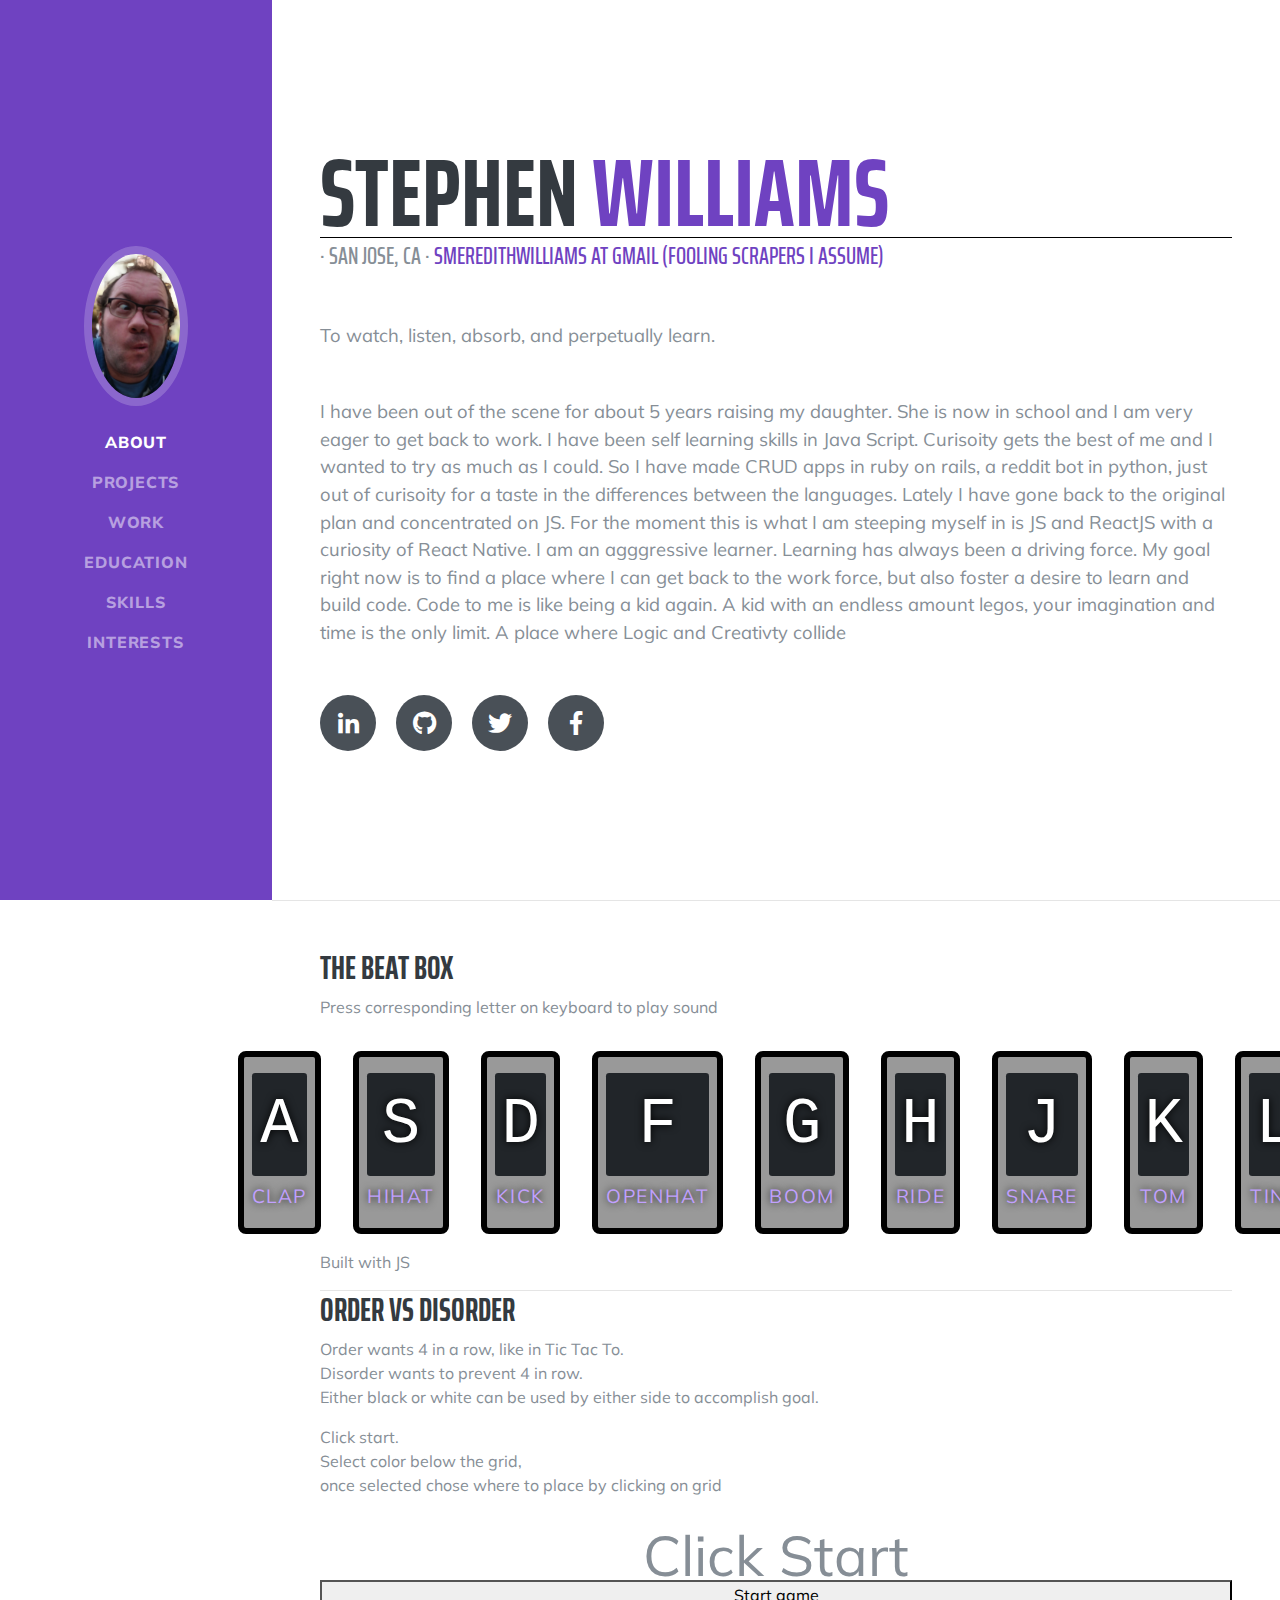
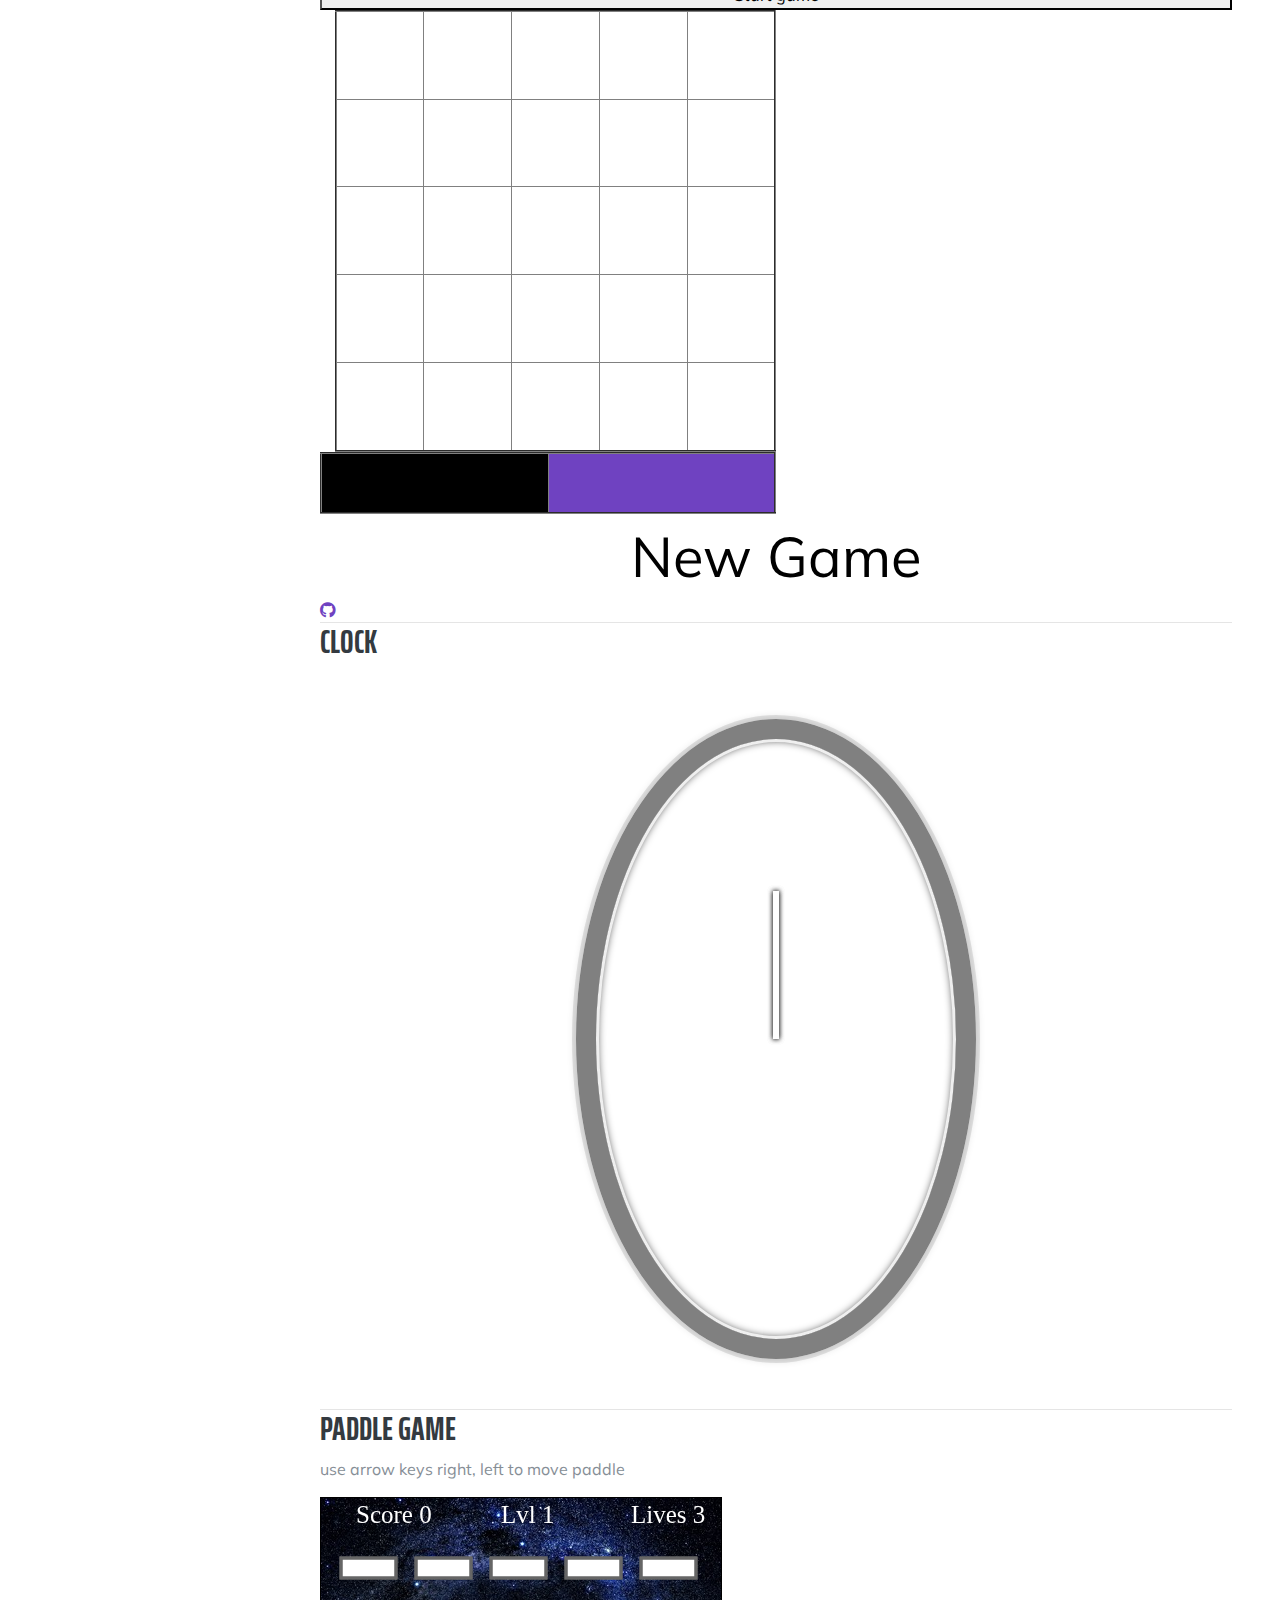
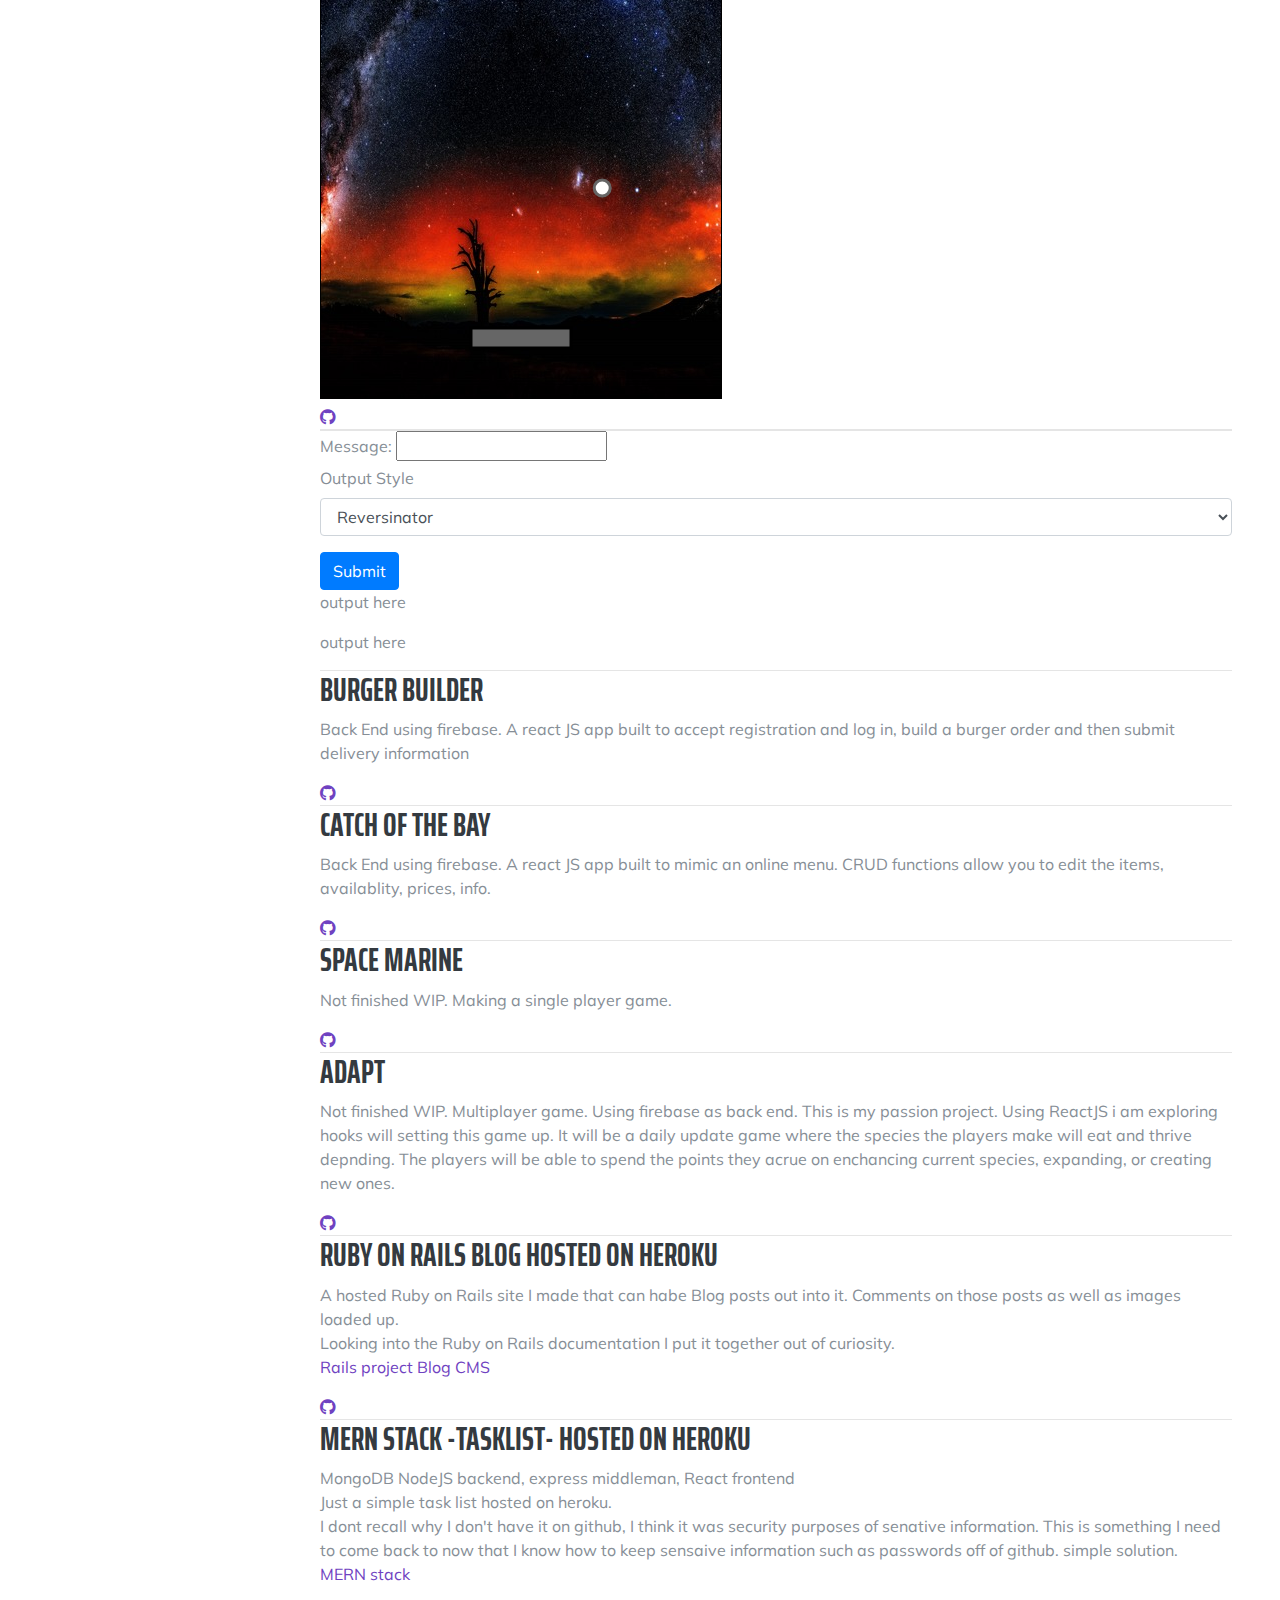
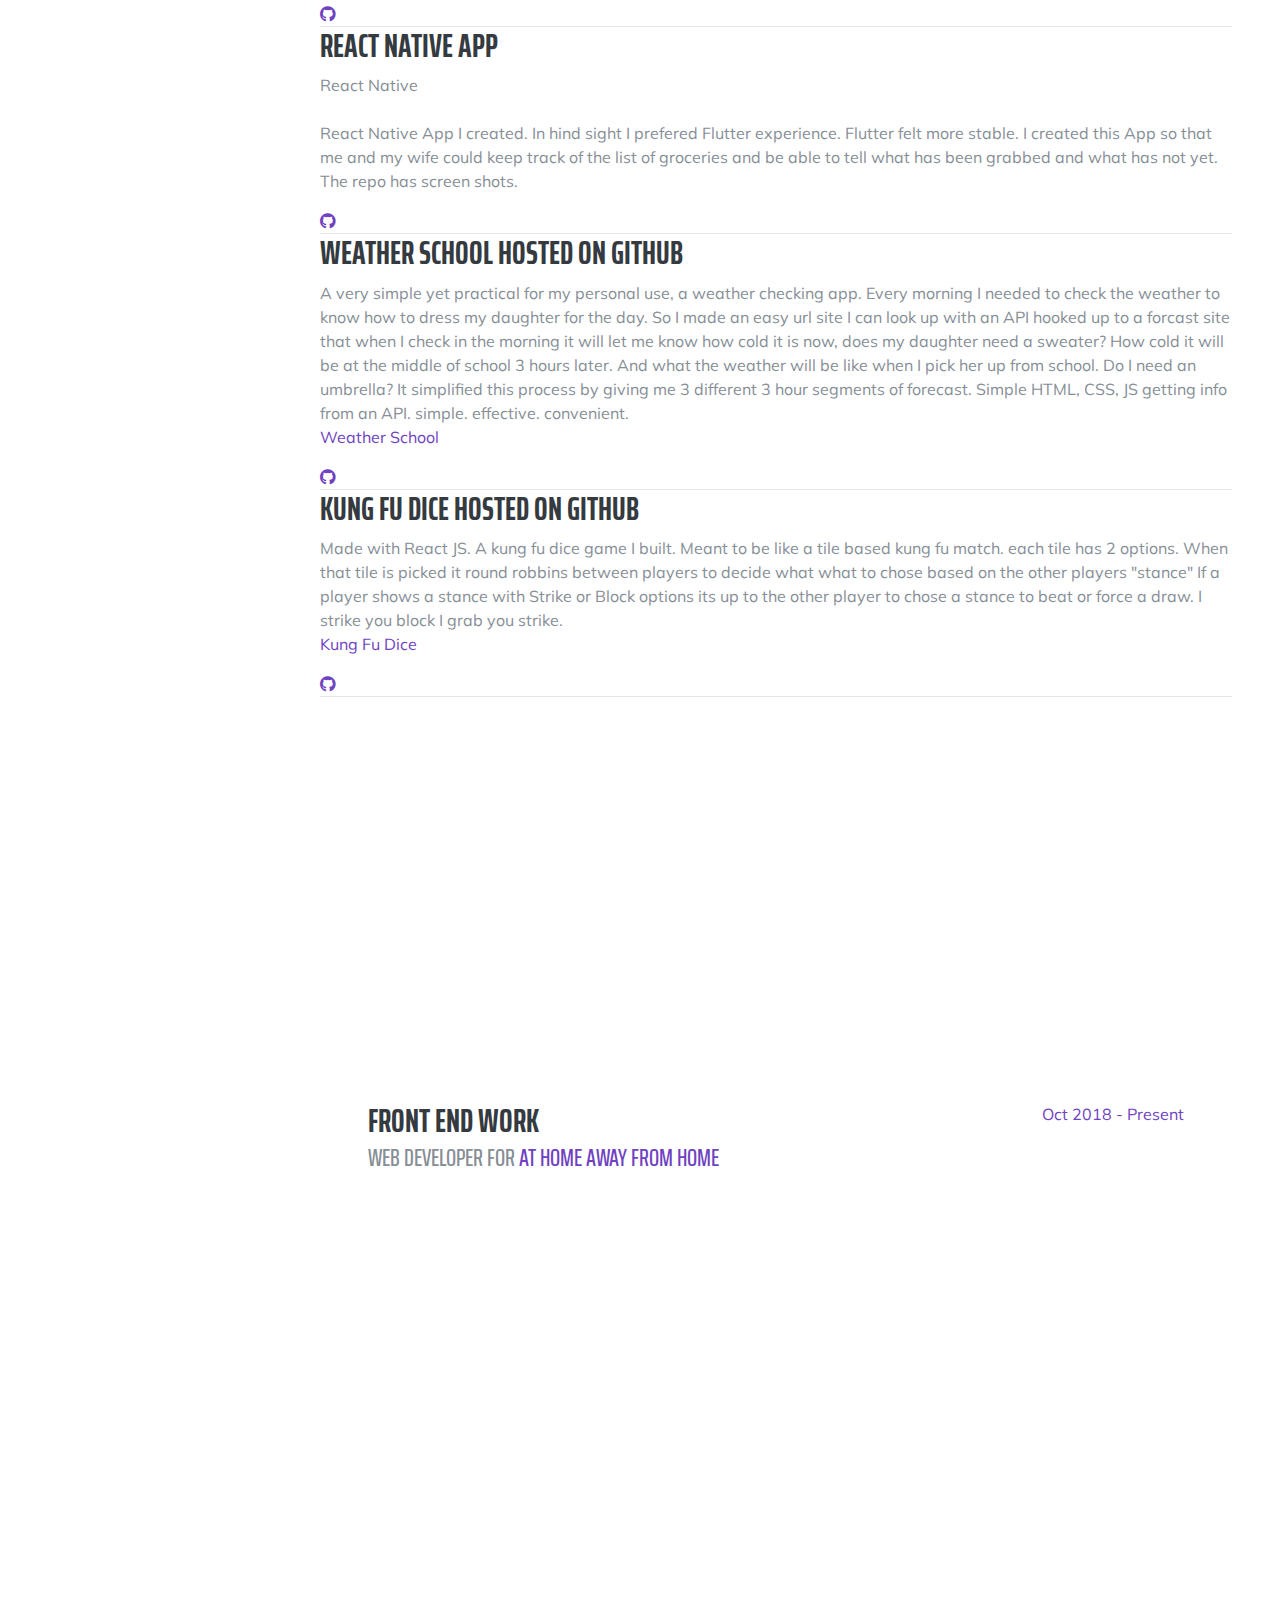
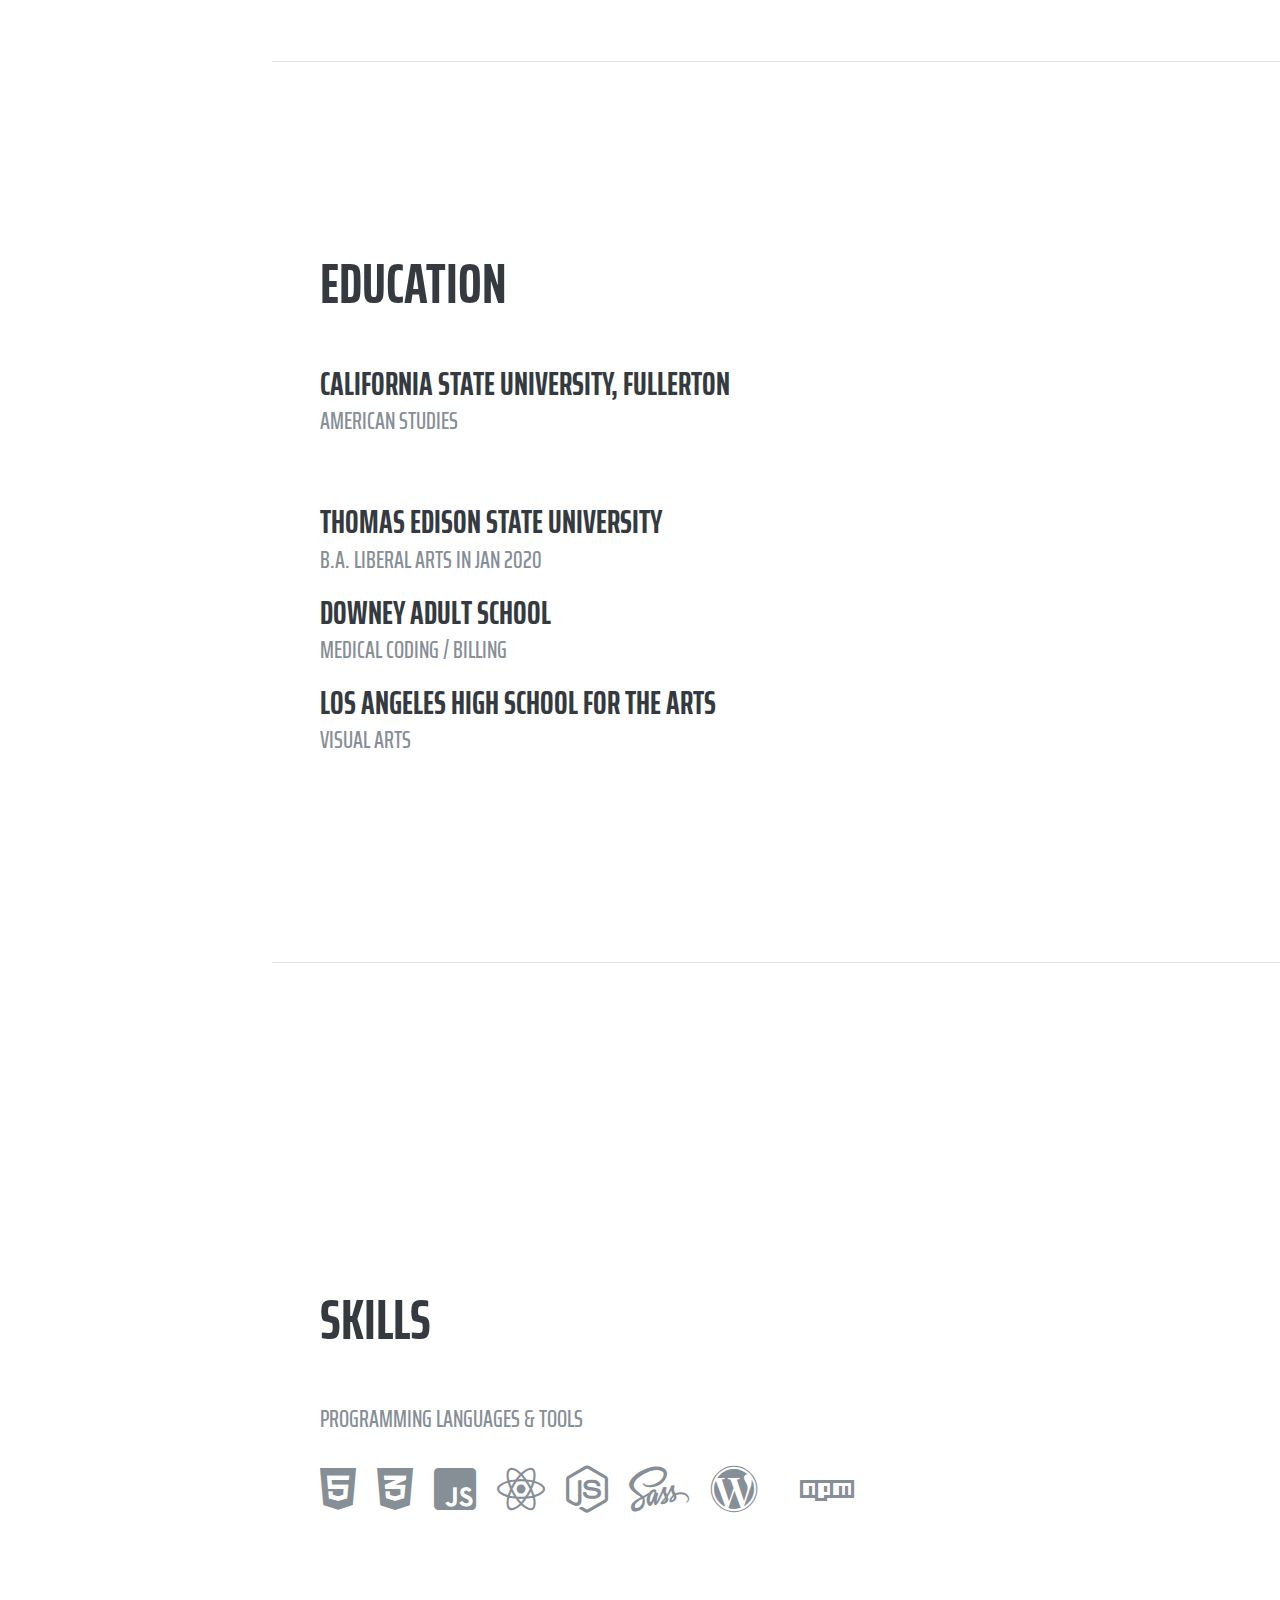
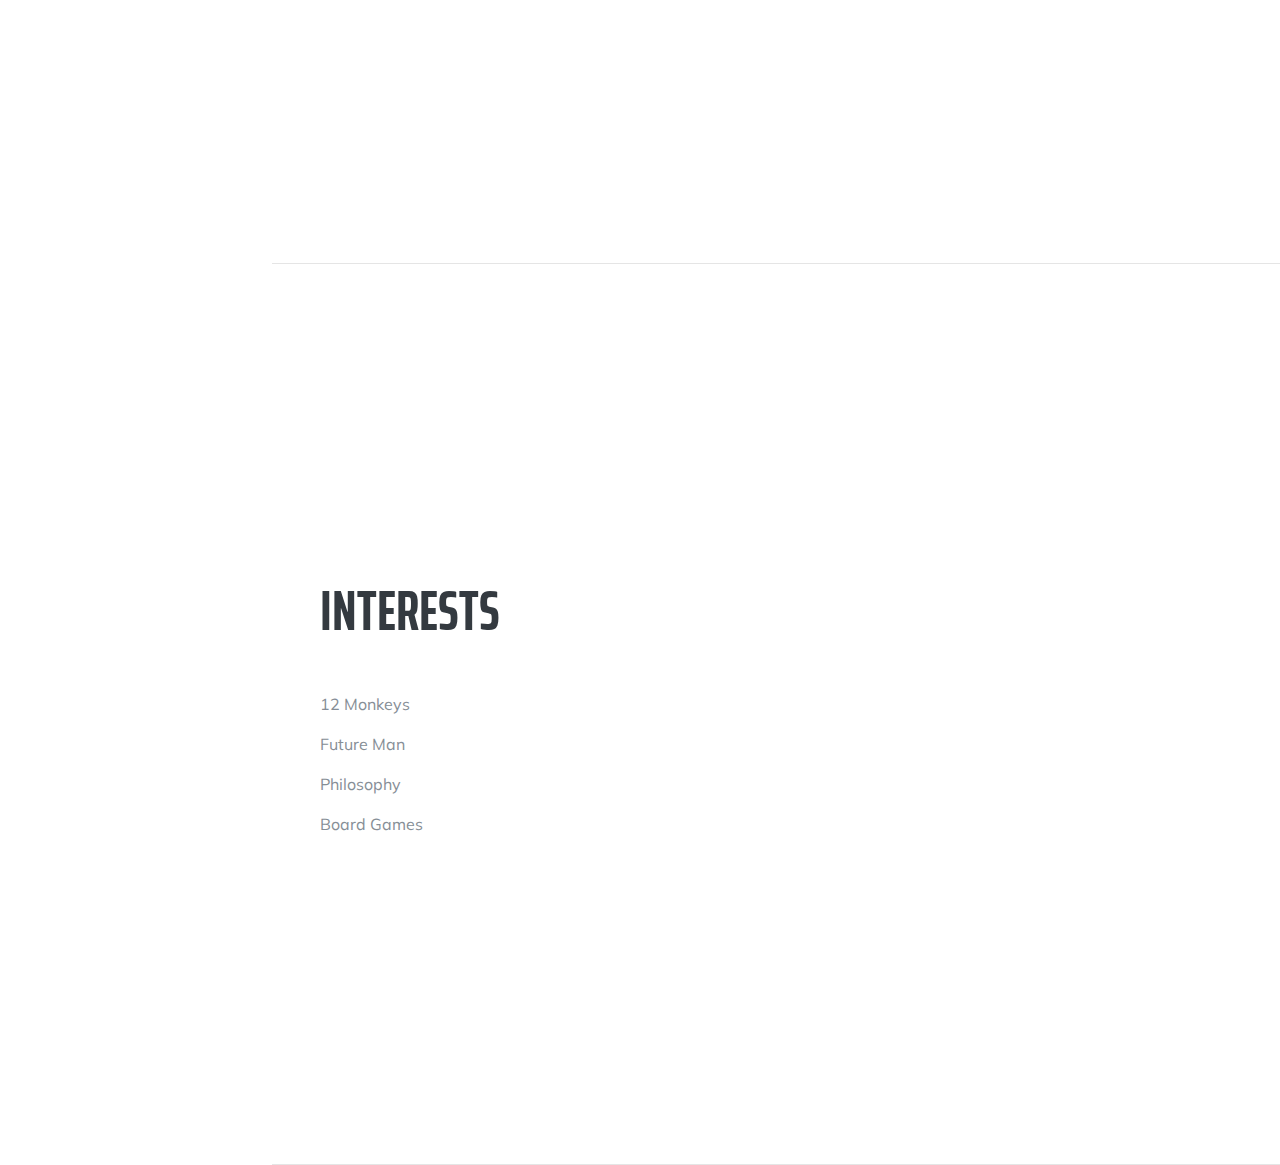
==== commit 24c37508: "corrections to grammar" ====
--- a/index.html
+++ b/index.html
@@ -88,11 +88,11 @@
           </div>
           <p class="lead mb-5">To watch, listen, absorb, and perpetually learn.</p>
           <p class="lead mb-5">I have been out of the scene for about 5 years raising my daughter. 
-            She is now in school and I am very eager to get back to work.  I have been self teaching skills in Java Script.  
+            She is now in school and I am very eager to get back to work.  I have been self learning skills in Java Script.  
             Curisoity gets the best of me and I wanted to try as much as I could.  So I have made CRUD apps in ruby on rails, 
             a reddit bot in python, just out of curisoity for a taste in the differences between the languages.  Lately I have gone
-            back to the original plan and concnetrated on JS. 
-            For the moment this is what I am steeping myself in is JS and ReactJS with a curiosoty of React Native.  I am an agggressive learner.  
+            back to the original plan and concentrated on JS. 
+            For the moment this is what I am steeping myself in is JS and ReactJS with a curiosity of React Native.  I am an agggressive learner.  
             Learning has always been a driving force.
             My goal right now is to find a place where I can get back to the work force, but also foster a desire to learn and build code.  Code to me is like being a kid again. 
             A kid with an endless amount legos, your imagination and time is the only limit.  A place where Logic and Creativty collide</p>
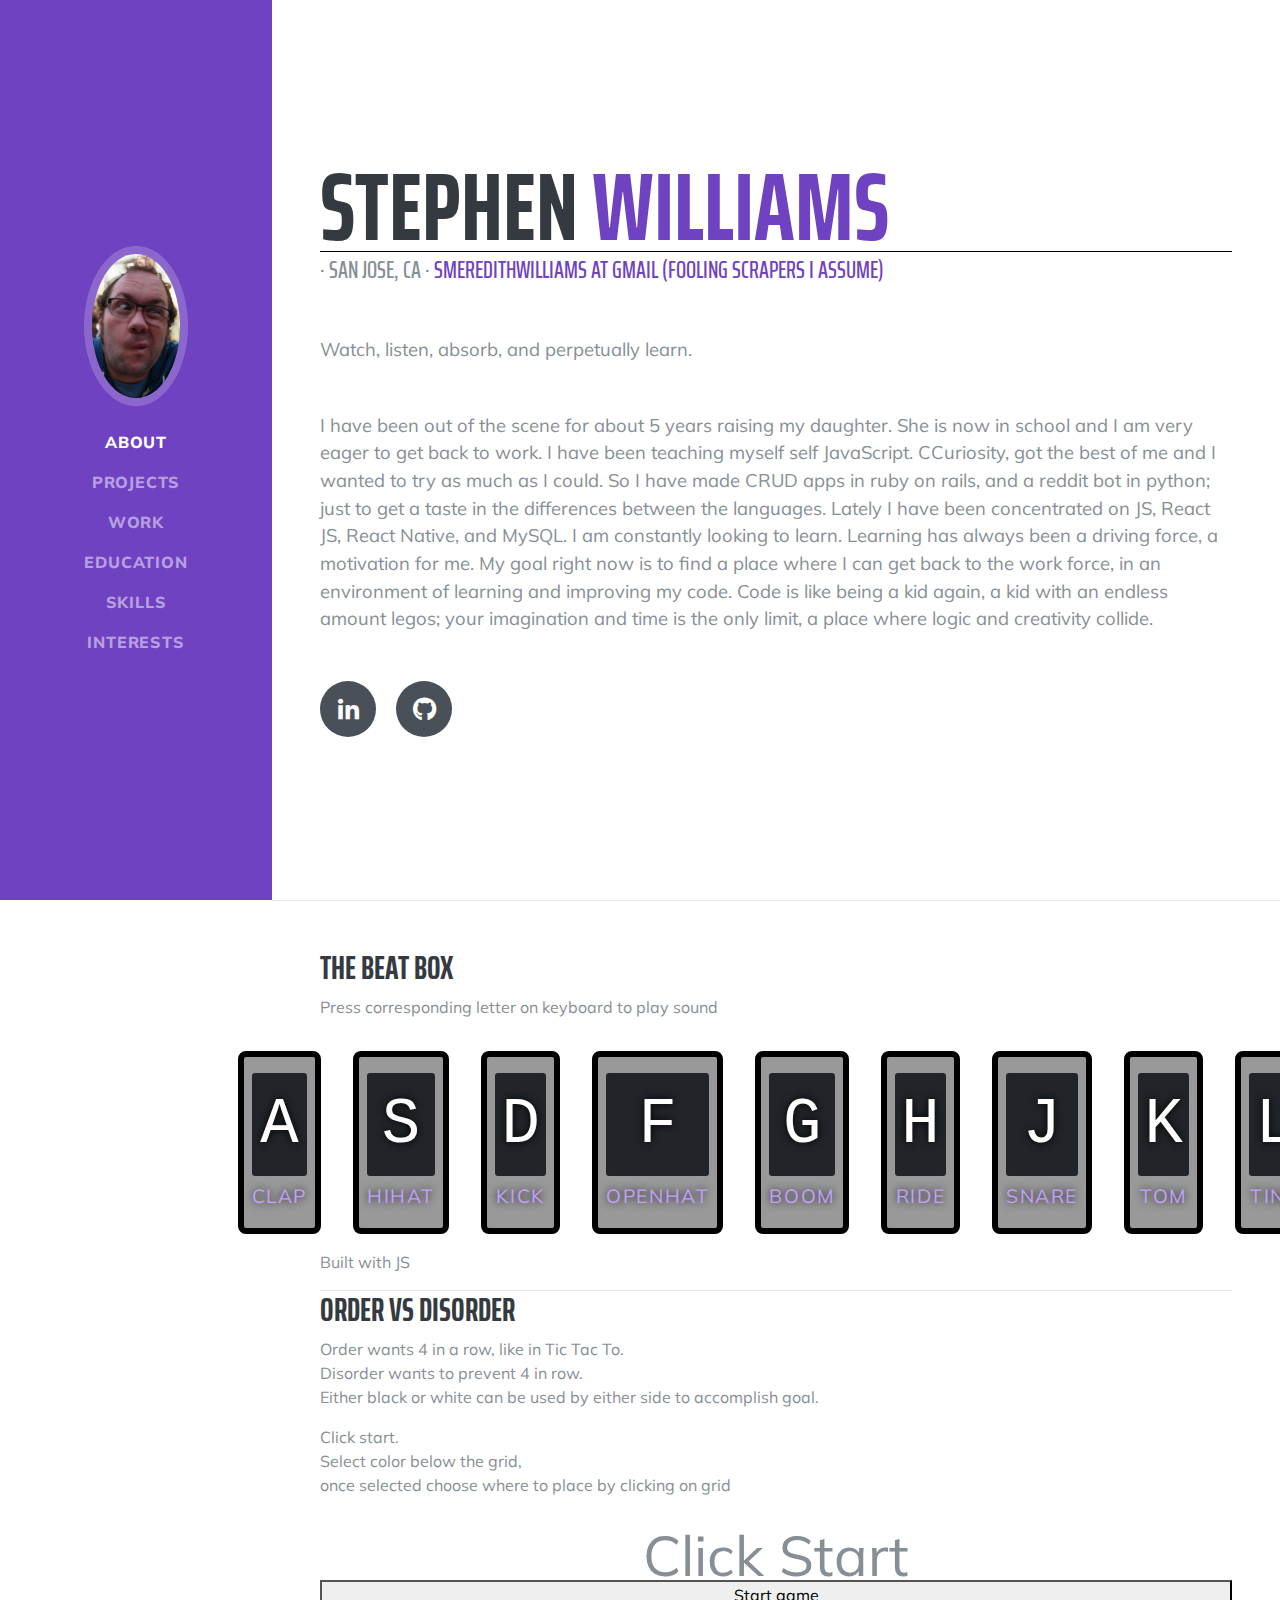
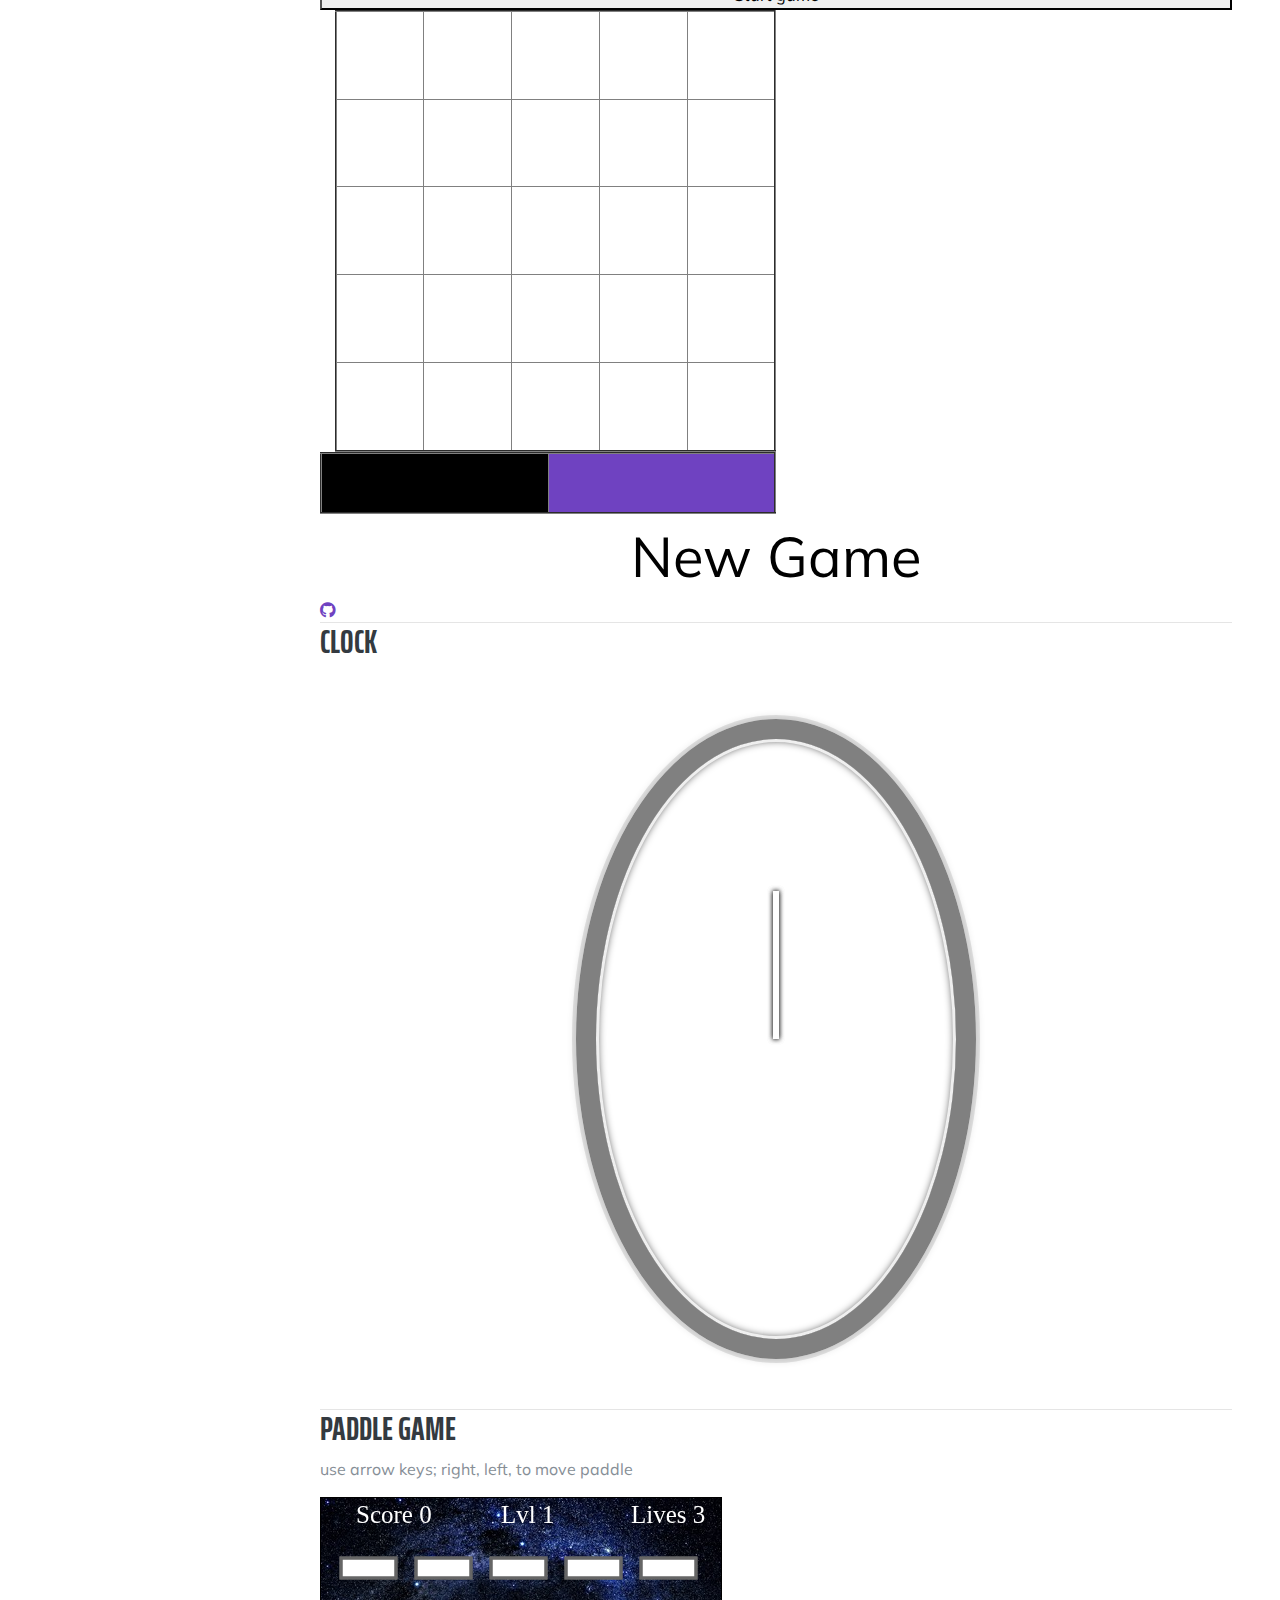
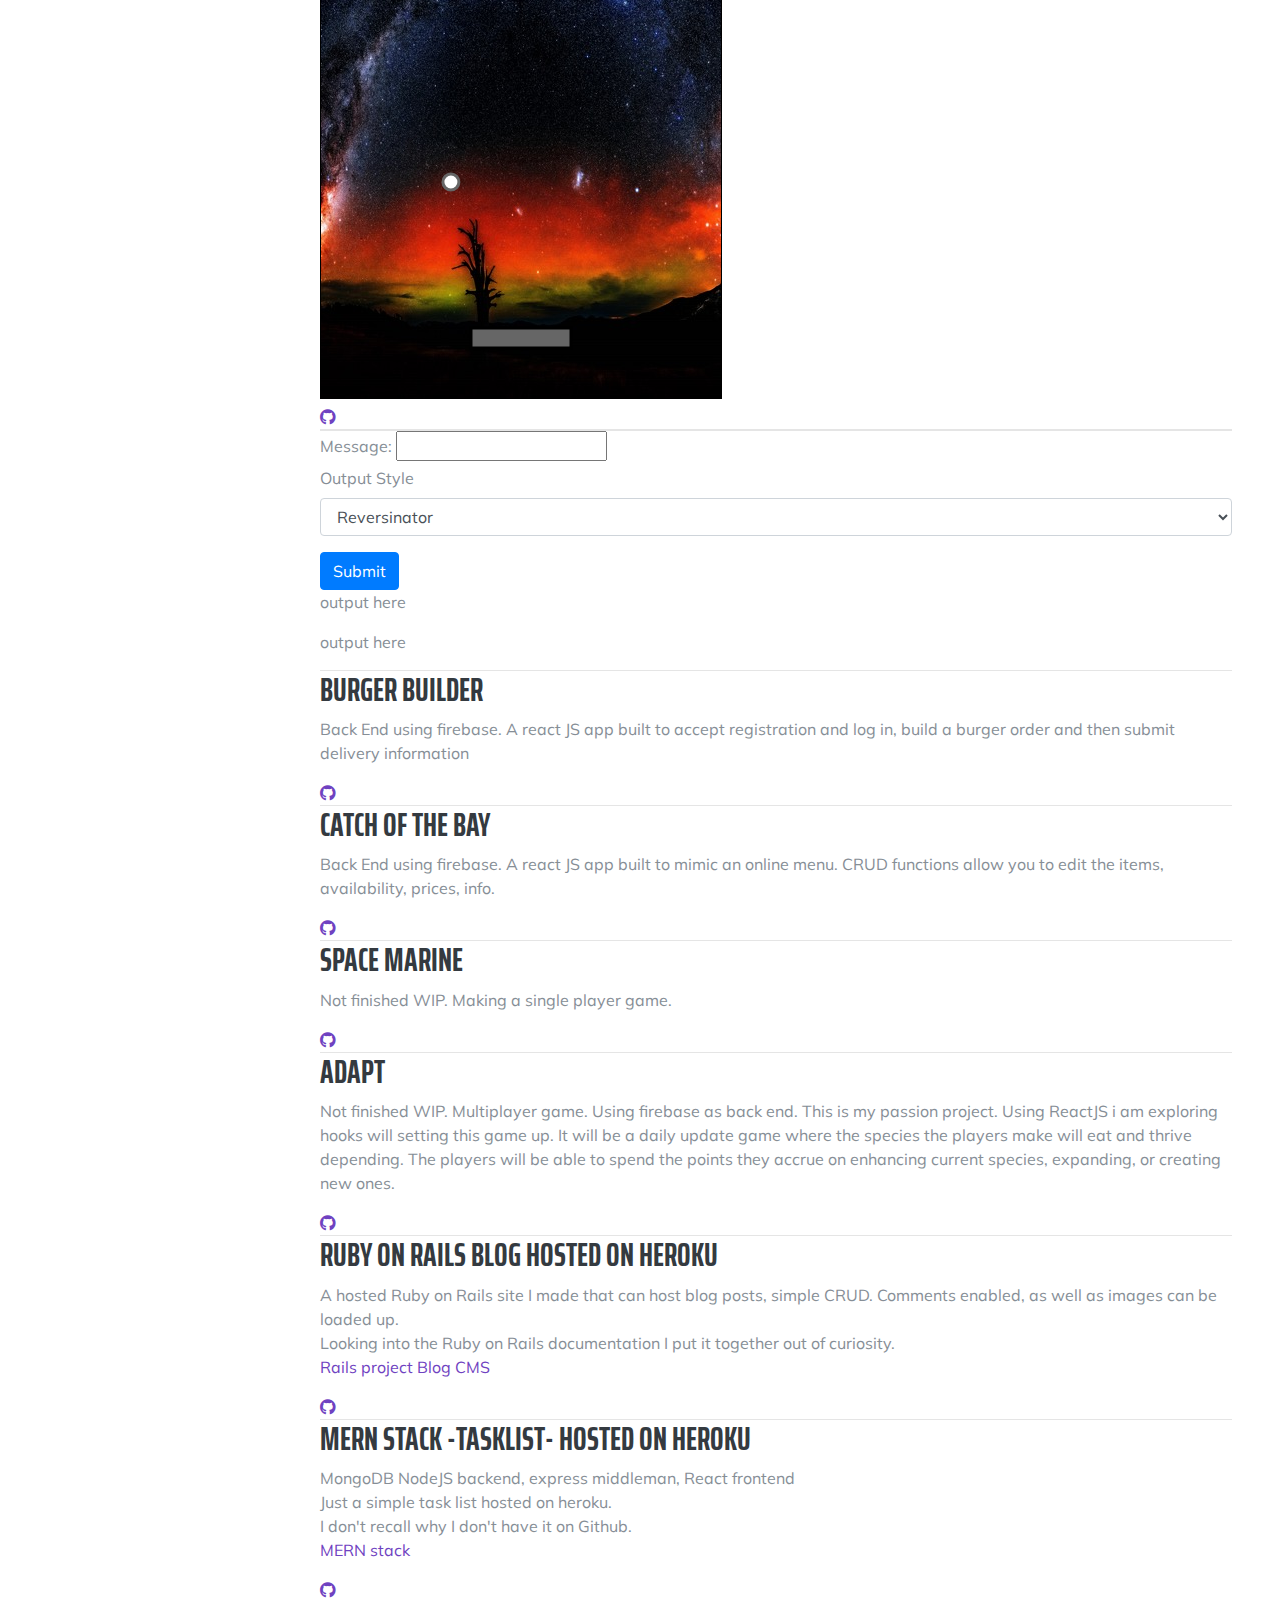
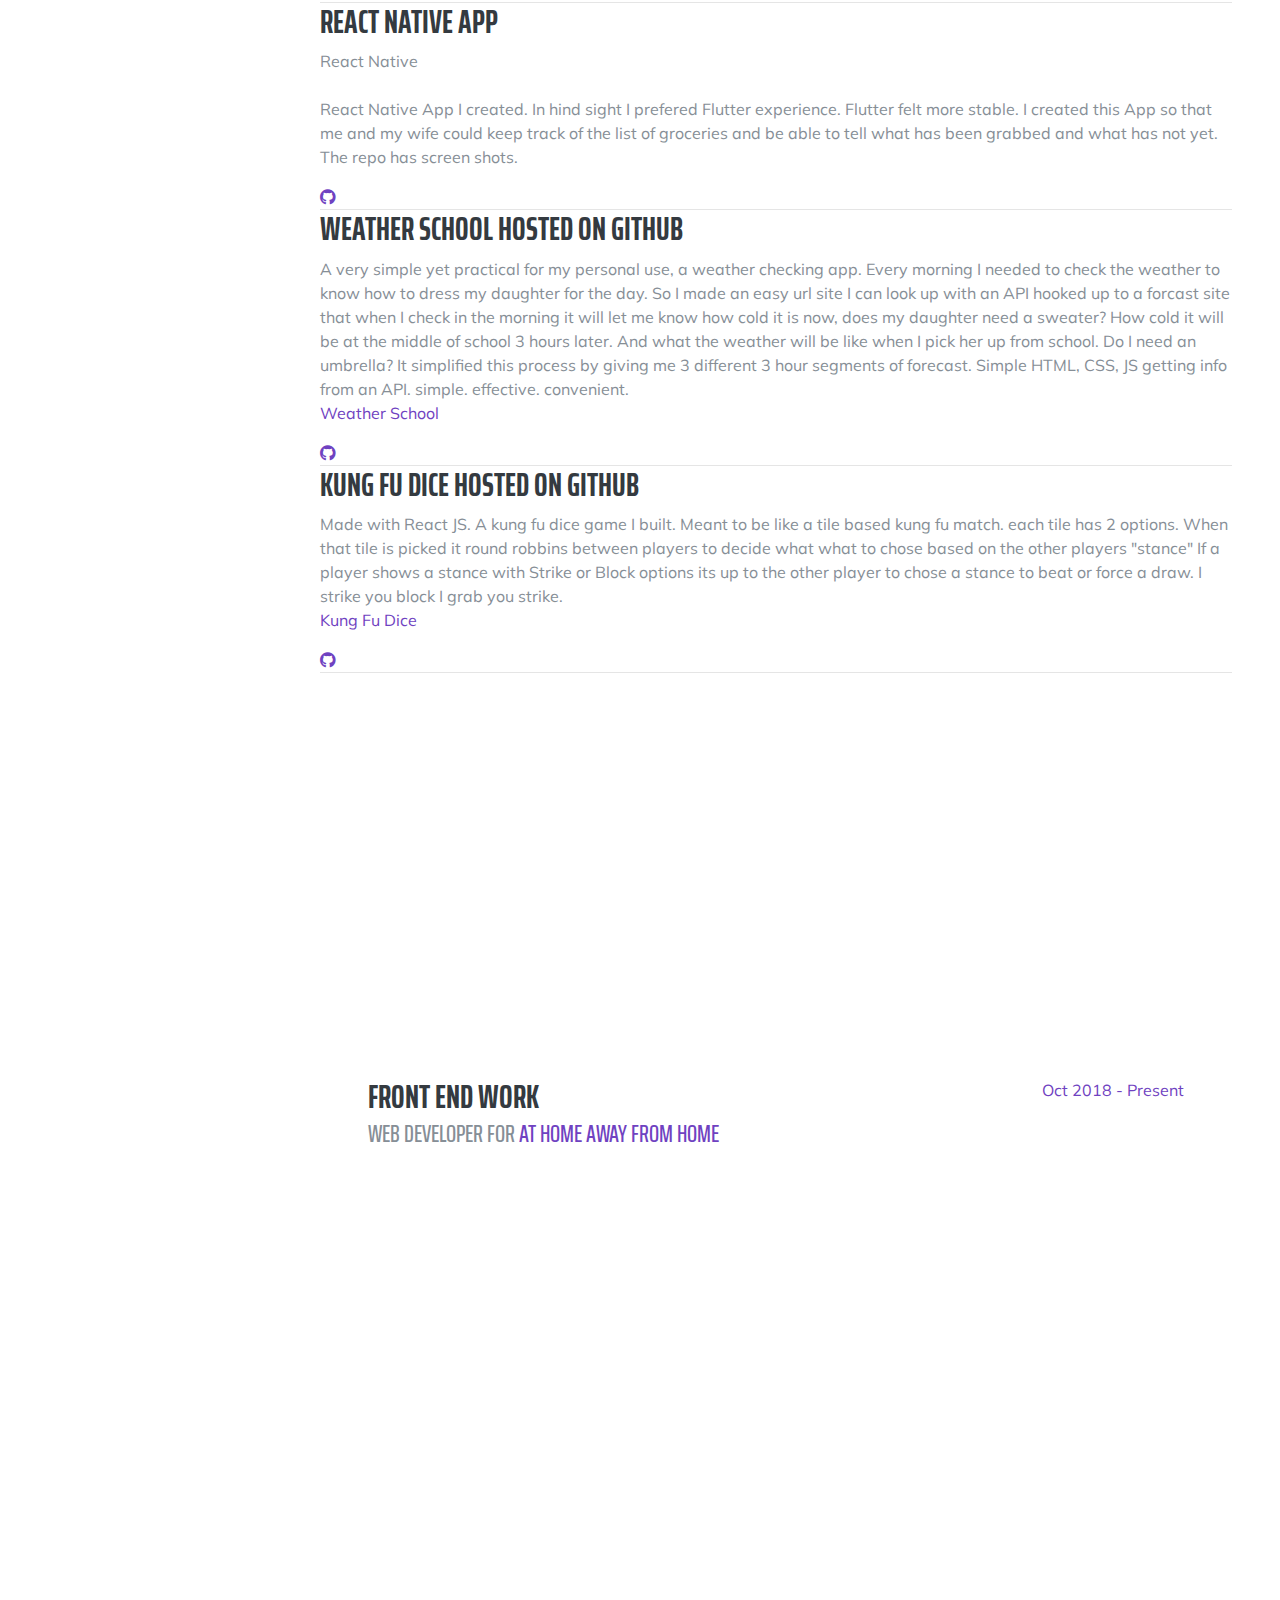
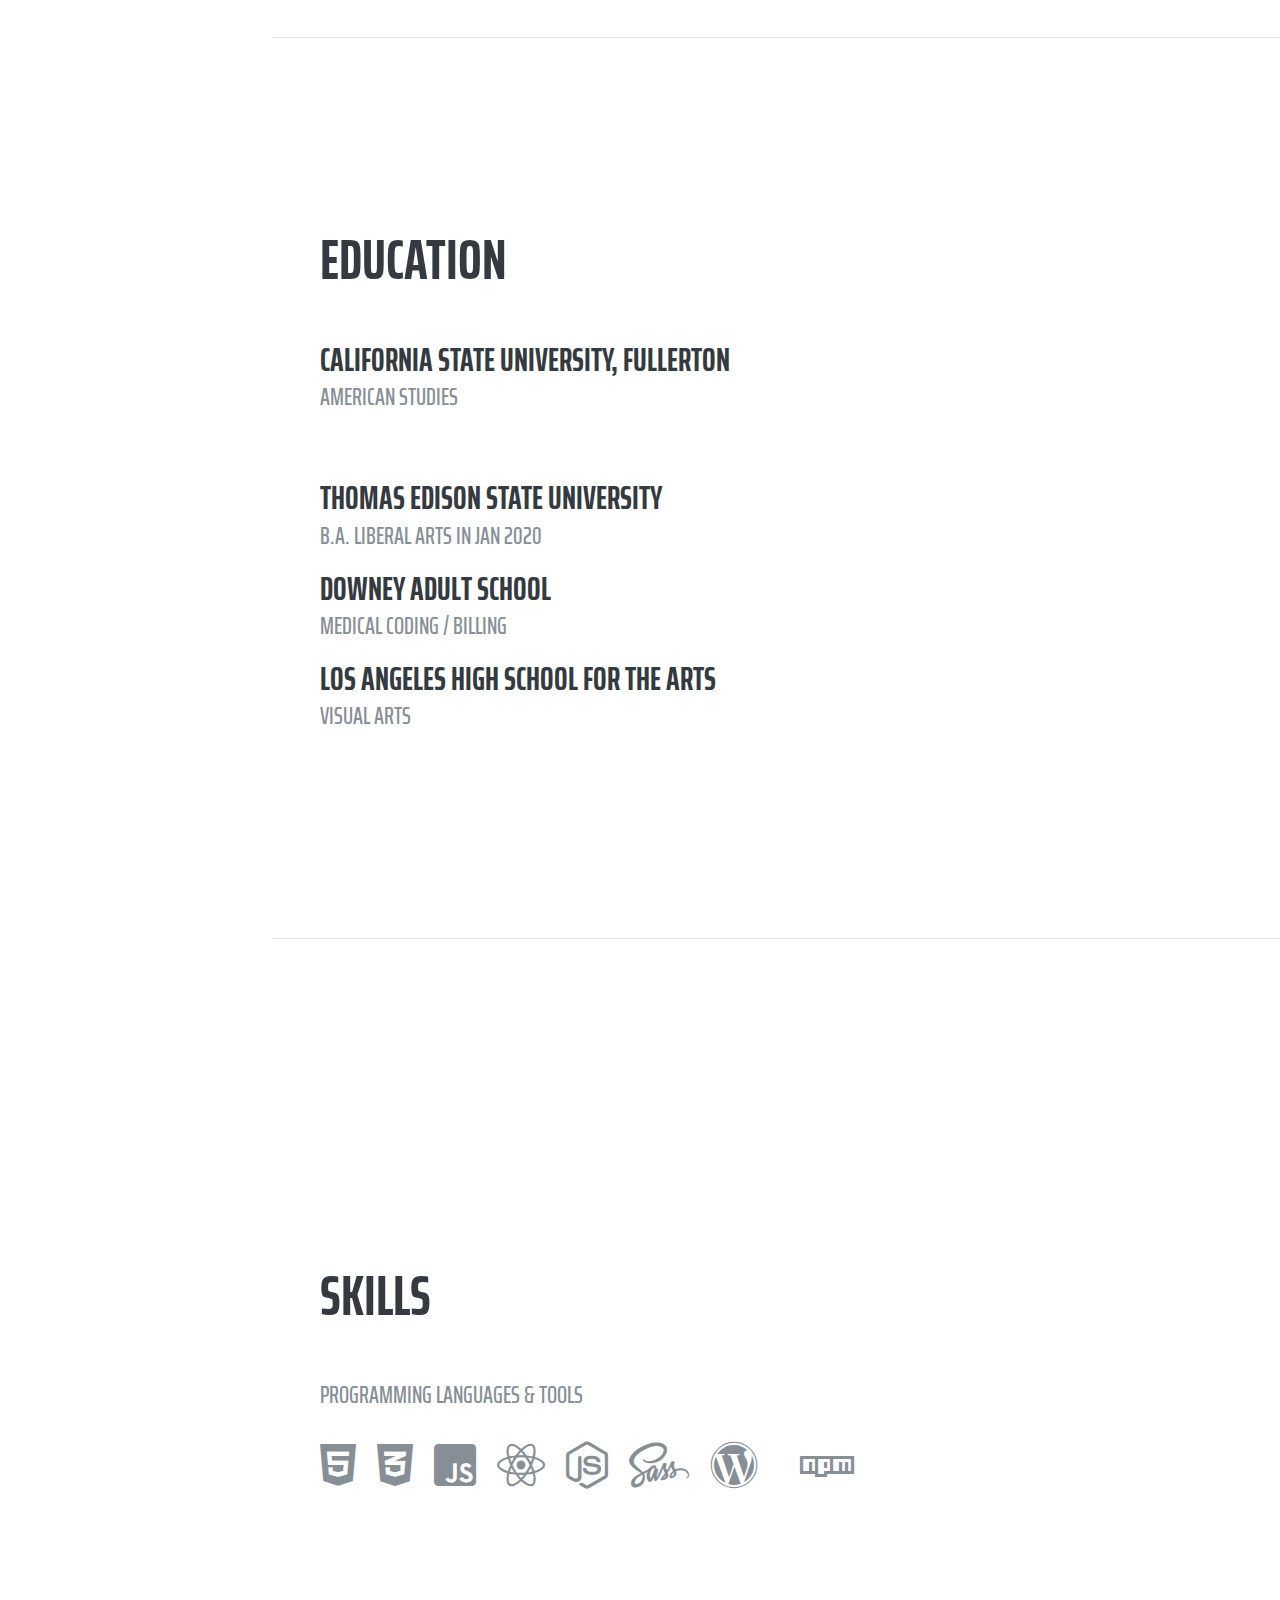
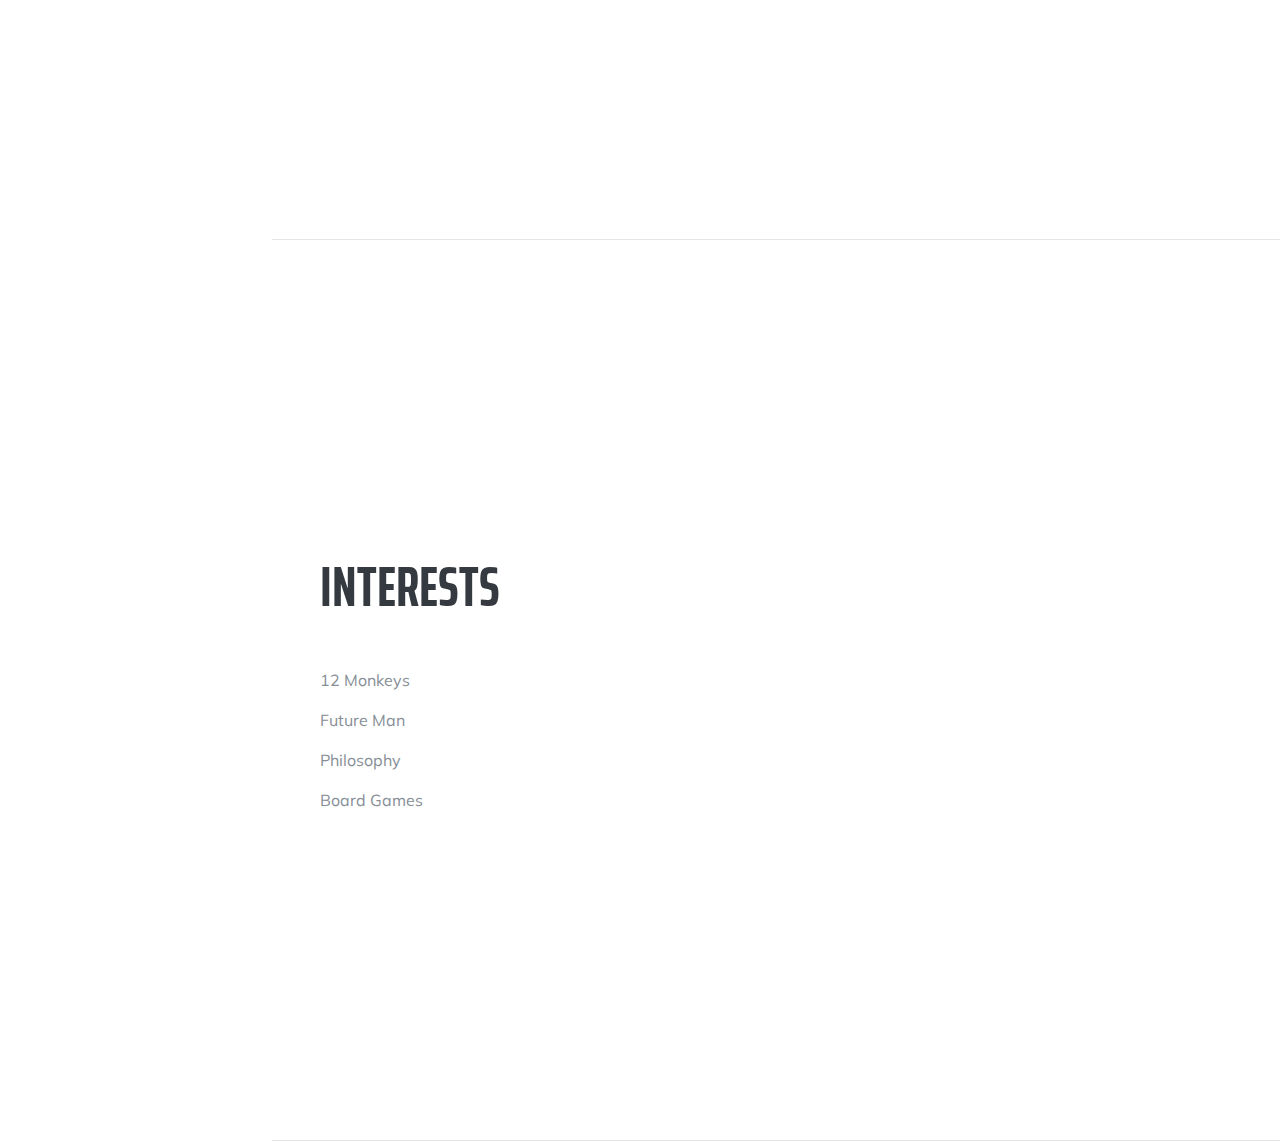
==== commit 08414bc5: "fixed spelling errors" ====
--- a/index.html
+++ b/index.html
@@ -86,28 +86,23 @@
           <div class="subheading mb-5"> · San Jose, CA · 
             <a href="mailto:name@email.com">smeredithwilliams at gmail (fooling scrapers I assume)</a>
           </div>
-          <p class="lead mb-5">To watch, listen, absorb, and perpetually learn.</p>
+          <p class="lead mb-5">Watch, listen, absorb, and perpetually learn.</p>
           <p class="lead mb-5">I have been out of the scene for about 5 years raising my daughter. 
-            She is now in school and I am very eager to get back to work.  I have been self learning skills in Java Script.  
-            Curisoity gets the best of me and I wanted to try as much as I could.  So I have made CRUD apps in ruby on rails, 
-            a reddit bot in python, just out of curisoity for a taste in the differences between the languages.  Lately I have gone
-            back to the original plan and concentrated on JS. 
-            For the moment this is what I am steeping myself in is JS and ReactJS with a curiosity of React Native.  I am an agggressive learner.  
-            Learning has always been a driving force.
-            My goal right now is to find a place where I can get back to the work force, but also foster a desire to learn and build code.  Code to me is like being a kid again. 
-            A kid with an endless amount legos, your imagination and time is the only limit.  A place where Logic and Creativty collide</p>
+            She is now in school and I am very eager to get back to work.  
+            I have been teaching myself self JavaScript.
+            CCuriosity, got the best of me and I wanted to try as much as I could.  So I have made CRUD apps in ruby on rails, 
+            and a reddit bot in python; just to get a taste in the differences between the languages.  Lately I have 
+            been concentrated on JS, React JS, React Native, and MySQL.
+            I am constantly looking to learn.  
+            Learning has always been a driving force,  a motivation for me.
+            My goal right now is to find a place where I can get back to the work force, in an environment of learning and improving my code.  
+            Code is like being a kid again, a kid with an endless amount legos; your imagination and time is the only limit, a place where logic and creativity collide.</p>
           <div class="social-icons">
             <a href="https://www.linkedin.com/in/stephen-williams-13222a139/" target="_new">
               <i class="fab fa-linkedin-in"></i>
             </a>
             <a href="https://github.com/homercrates" target="_new">
               <i class="fab fa-github"></i>
-            </a>
-            <a href="#">
-              <i class="fab fa-twitter"></i>
-            </a>
-            <a href="#">
-              <i class="fab fa-facebook-f"></i>
             </a>
           </div>
         </div>
@@ -184,7 +179,7 @@
 
             <p>Click start. </br> 
               Select color below the grid,</br> 
-              once selected chose where to place by clicking on grid</p>
+              once selected choose where to place by clicking on grid</p>
 
             <div id="message">Click Start</div>
             <button onclick="startGame();">Start game</button>
@@ -259,7 +254,7 @@
 
         <!-- paddle start -->
         <h3>Paddle game</h3>
-        <p> use arrow keys right, left to move paddle </p>
+        <p> use arrow keys; right, left, to move paddle </p>
         <div>
             <canvas id="paddle" width="400" height="500">
             </canvas>
@@ -314,7 +309,7 @@
         <h3>Catch of the Bay</h3>
         <p>Back End using firebase.  
           A react JS app built to mimic an online menu.  CRUD functions allow you to
-          edit the items, availablity, prices, info. 
+          edit the items, availability, prices, info. 
         </p>
 
         <a href="https://github.com/homercrates/CatchoftheBay" target="_new">
@@ -339,8 +334,8 @@
         <p>Not finished WIP.  Multiplayer game. Using firebase as back end.
           This is my passion project.  Using ReactJS i am exploring hooks will setting
           this game up.  It will be a daily update game where the species the players make
-          will eat and thrive depnding.  The players will be able to spend the points they acrue
-          on enchancing current species, expanding, or creating new ones. 
+          will eat and thrive depending.  The players will be able to spend the points they accrue
+          on enhancing current species, expanding, or creating new ones. 
         </p>
 
         <a href="https://github.com/homercrates/adaption" target="_new">
@@ -352,8 +347,8 @@
 
         <!-- ruby project start -->
         <h3>Ruby on Rails blog hosted on Heroku</h3>
-        <p>A hosted Ruby on Rails site I made that can habe Blog posts out into it.  Comments on those posts
-        as well as images loaded up. </br> Looking into the Ruby on Rails documentation I put it together out of curiosity. </br> 
+        <p>A hosted Ruby on Rails site I made that can host blog posts, simple CRUD.  Comments enabled,
+        as well as images can be loaded up. </br> Looking into the Ruby on Rails documentation I put it together out of curiosity. </br> 
         <a href="https://salty-castle-91675.herokuapp.com/" target="_new">Rails project Blog CMS</a> </p>
 
         <a href="https://github.com/homercrates/my_ruby_port" target="_new">
@@ -367,8 +362,7 @@
         </br>
         Just a simple task list hosted on heroku.
         </br>
-        I dont recall why I don't have it on github, I think it was security purposes of senative information.
-        This is something I need to come back to now that I know how to keep sensaive information such as passwords off of github. simple solution.
+        I don't recall why I don't have it on Github.
         </br> 
         <a href="https://frozen-cliffs-96264.herokuapp.com/" target="_new">MERN stack</a> </p>
 
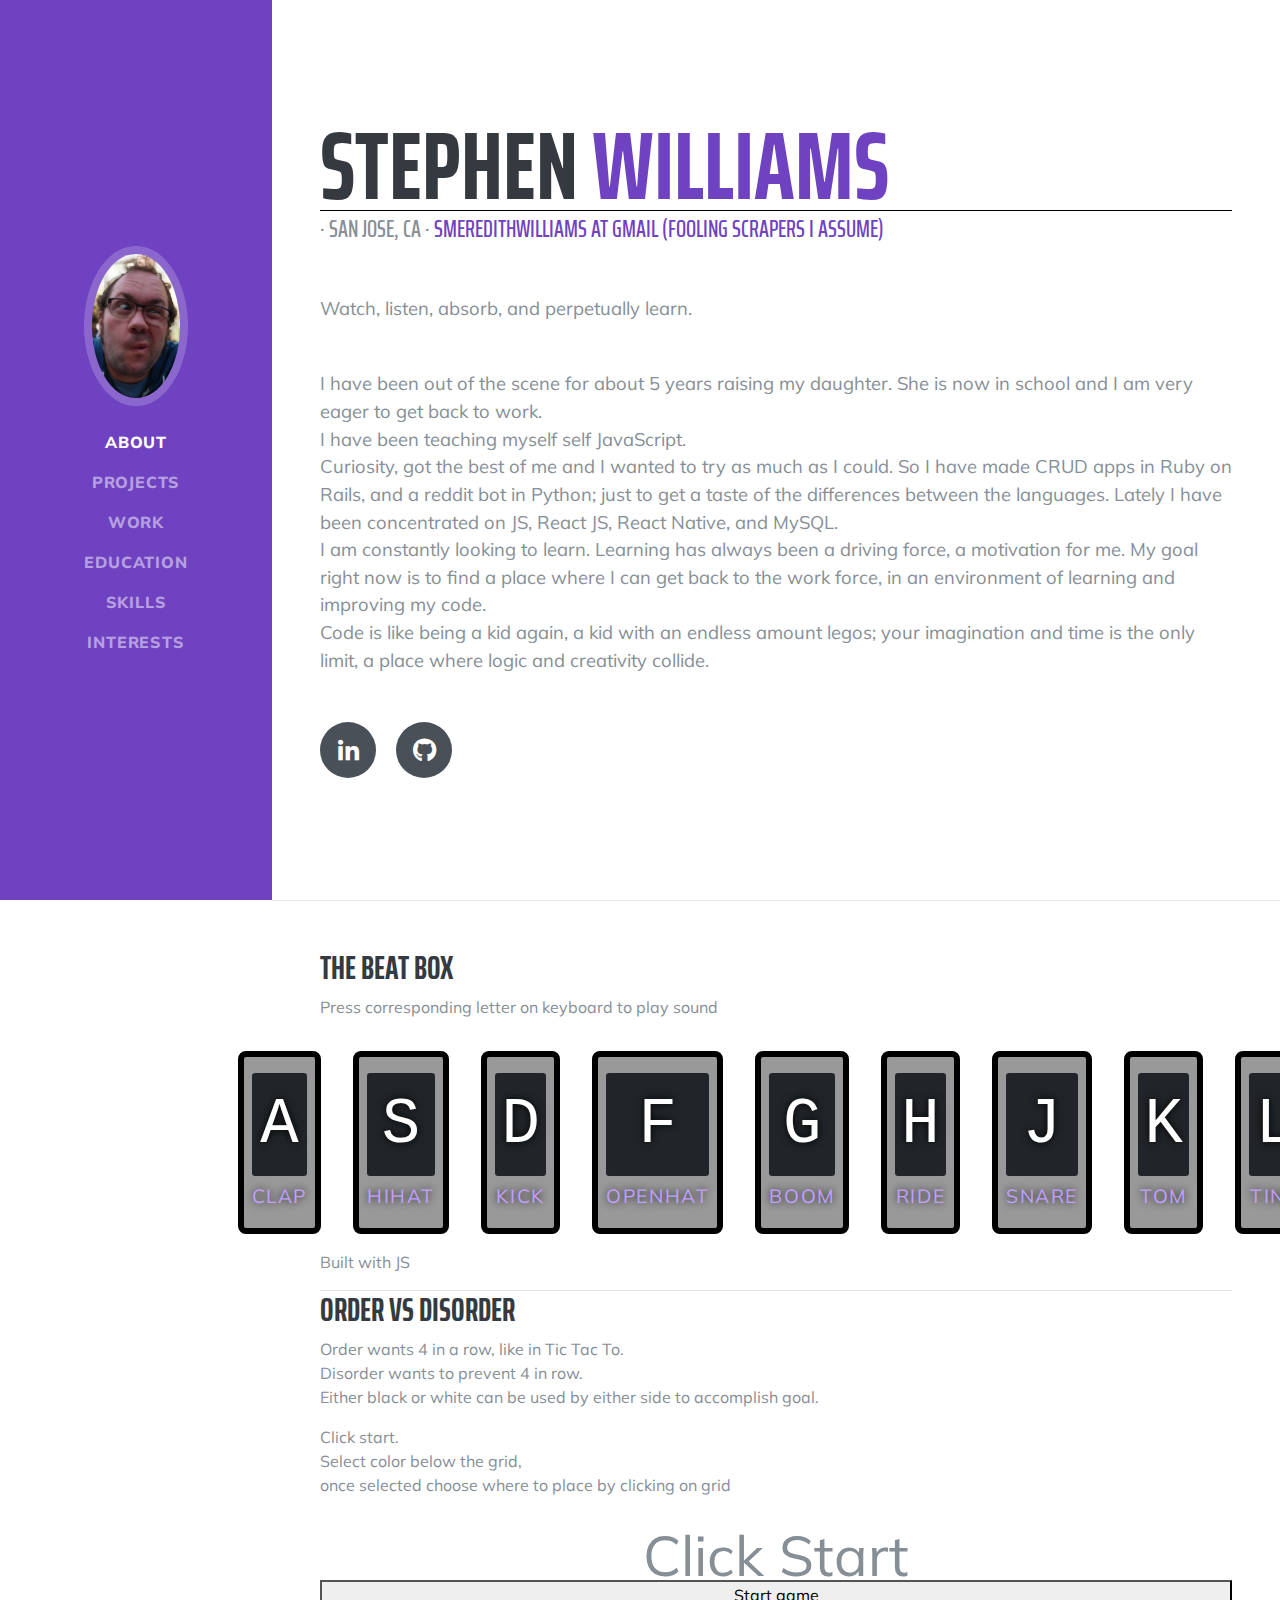
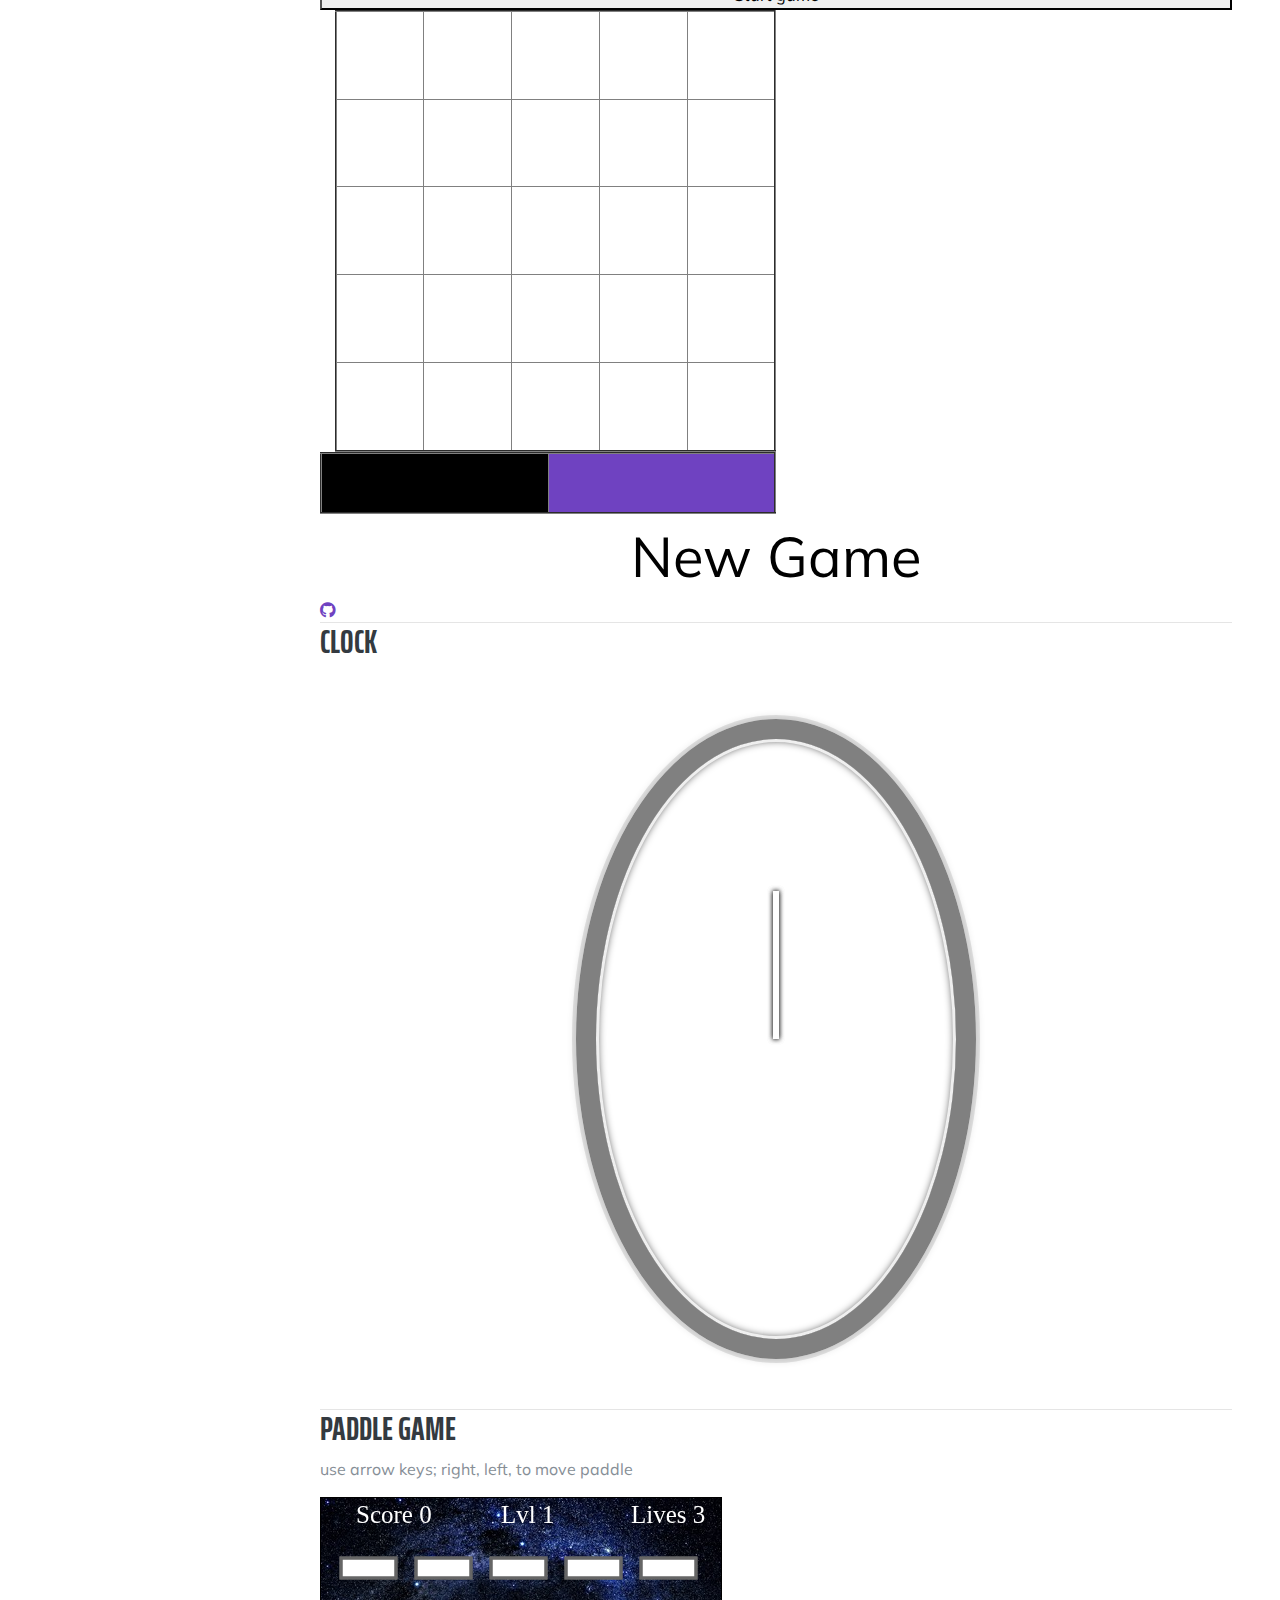
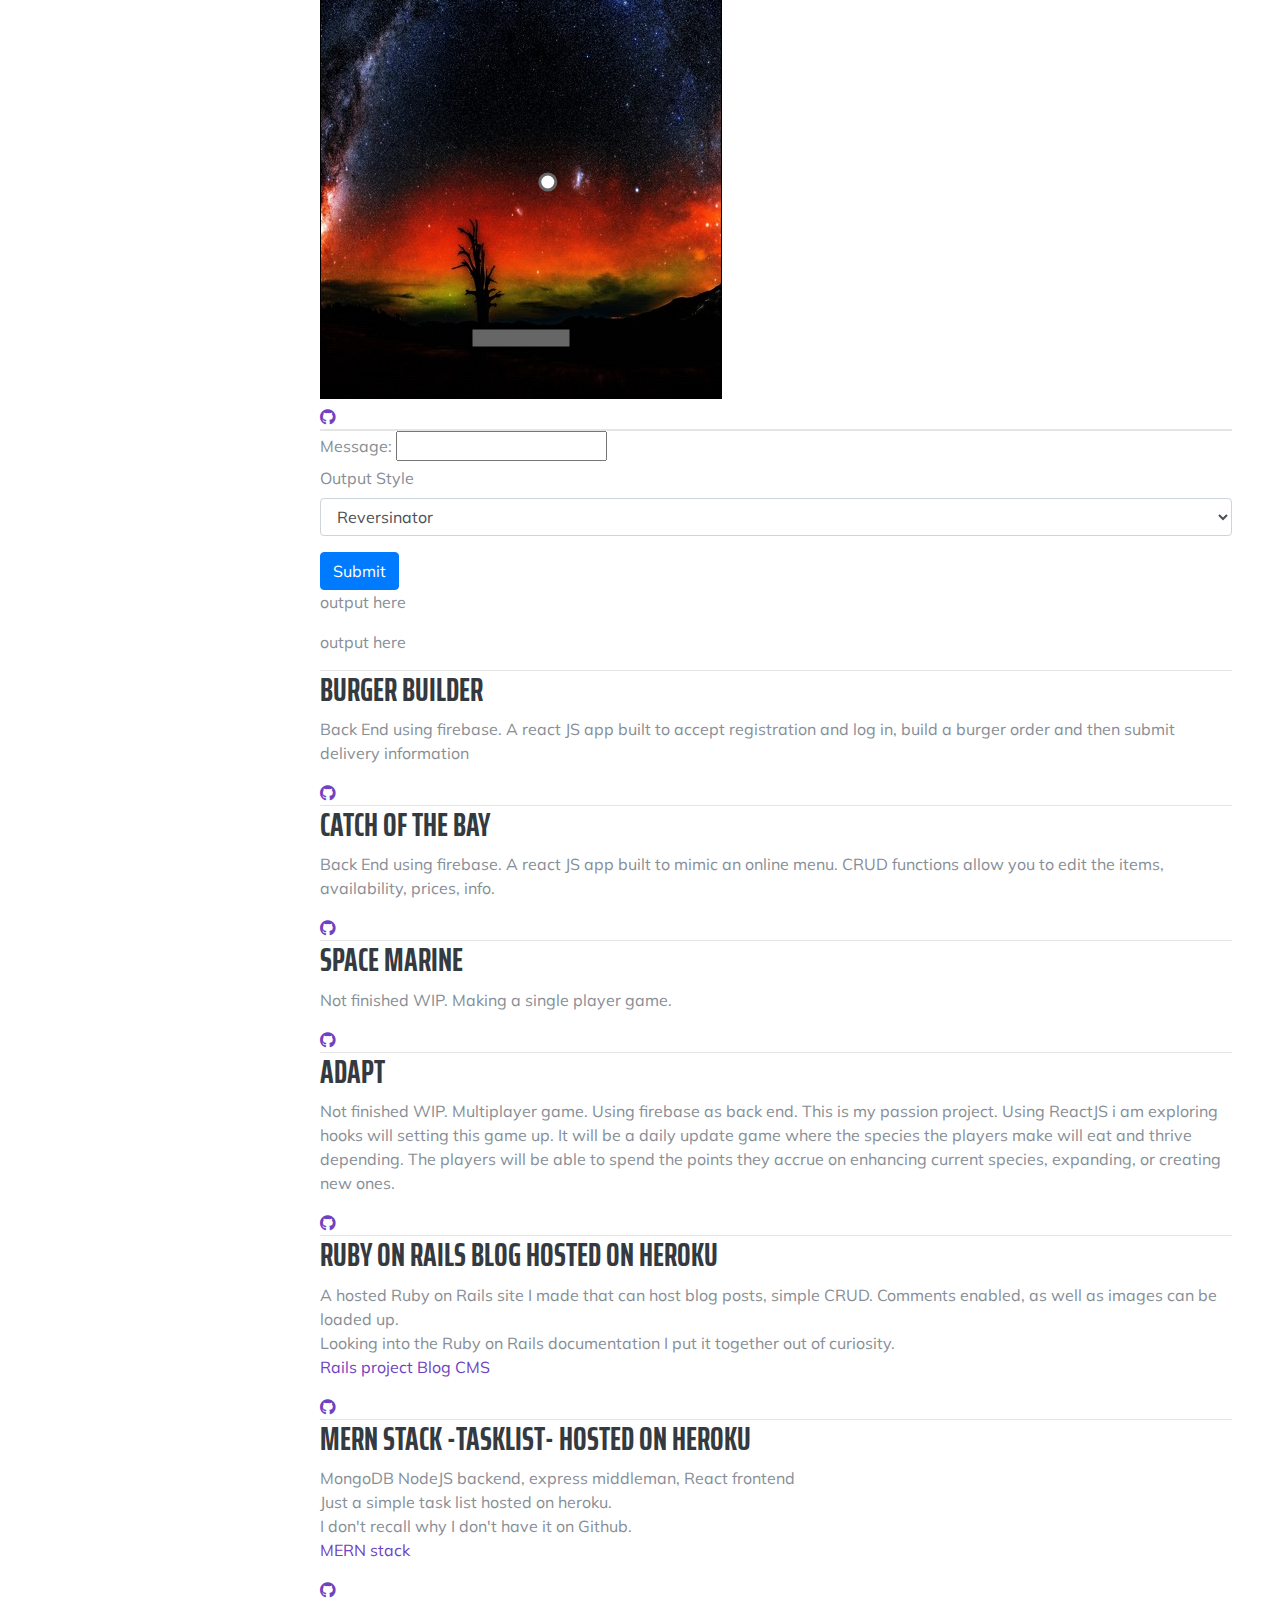
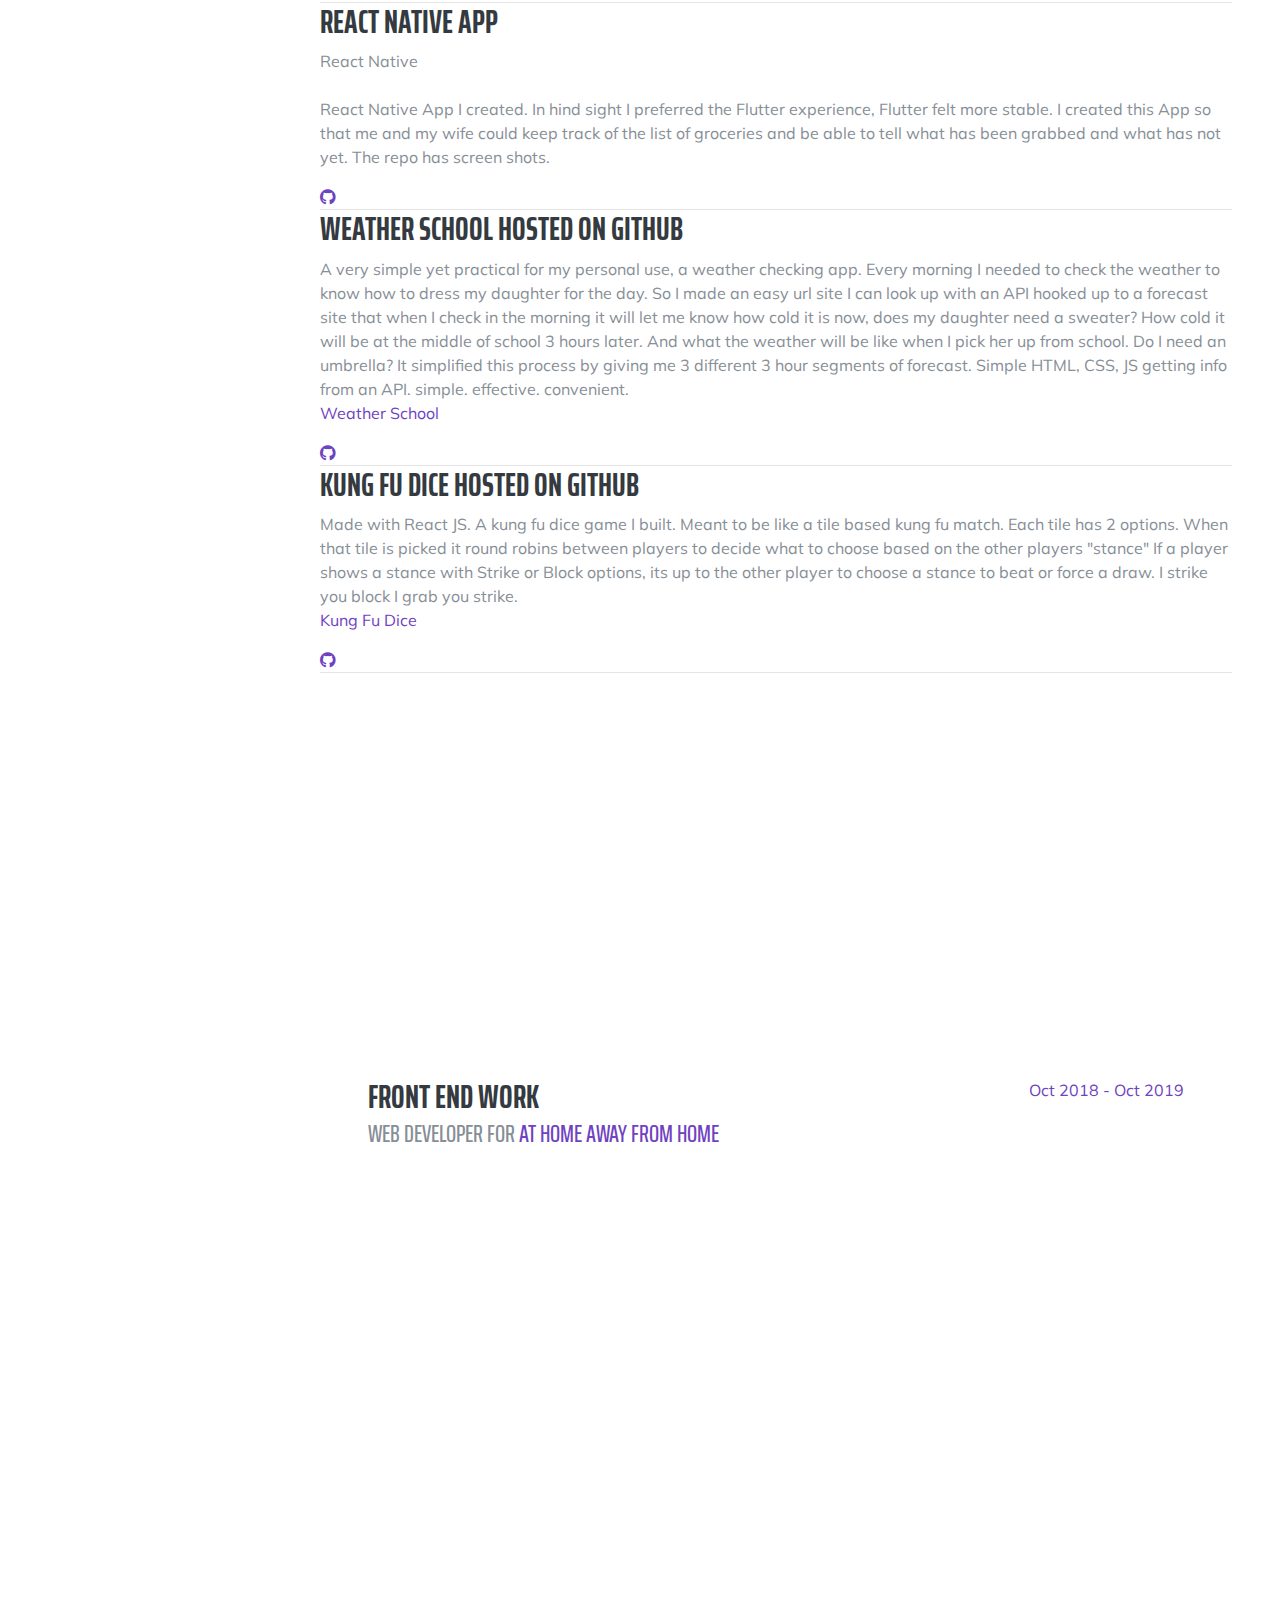
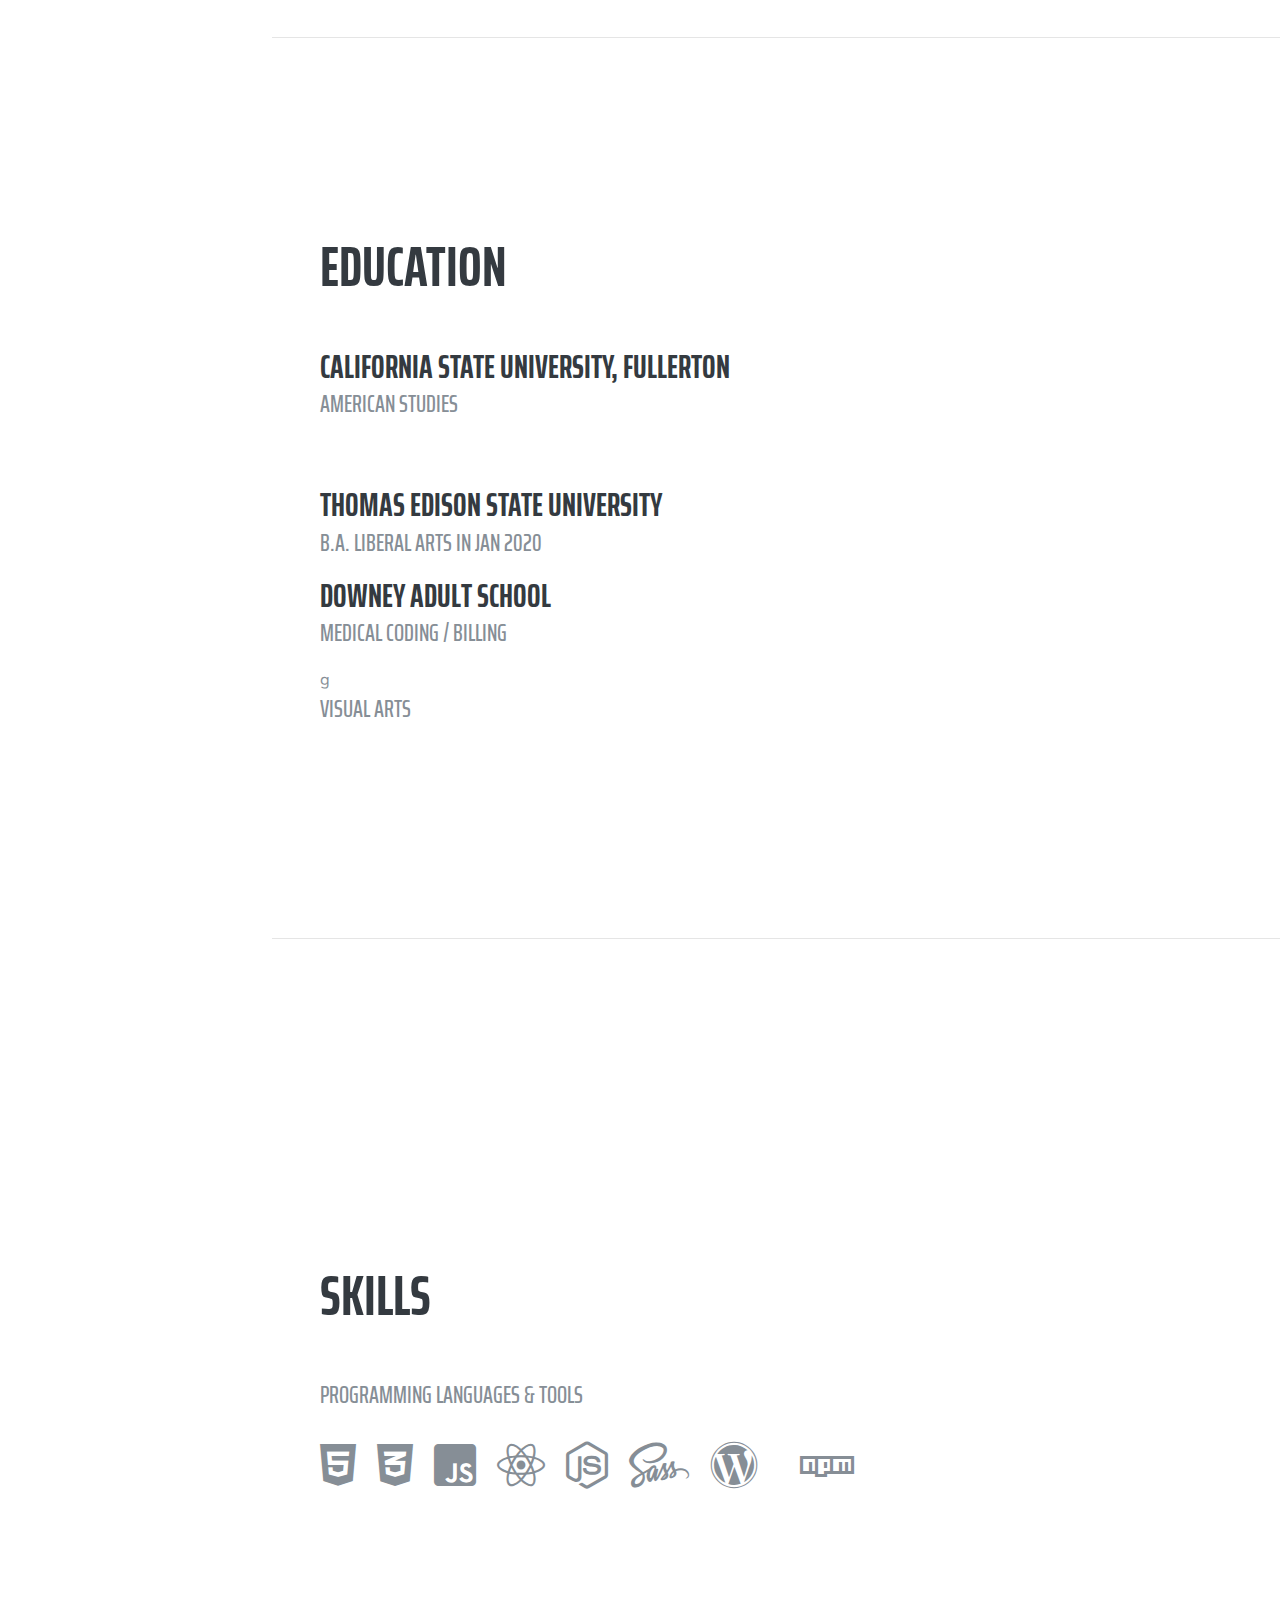
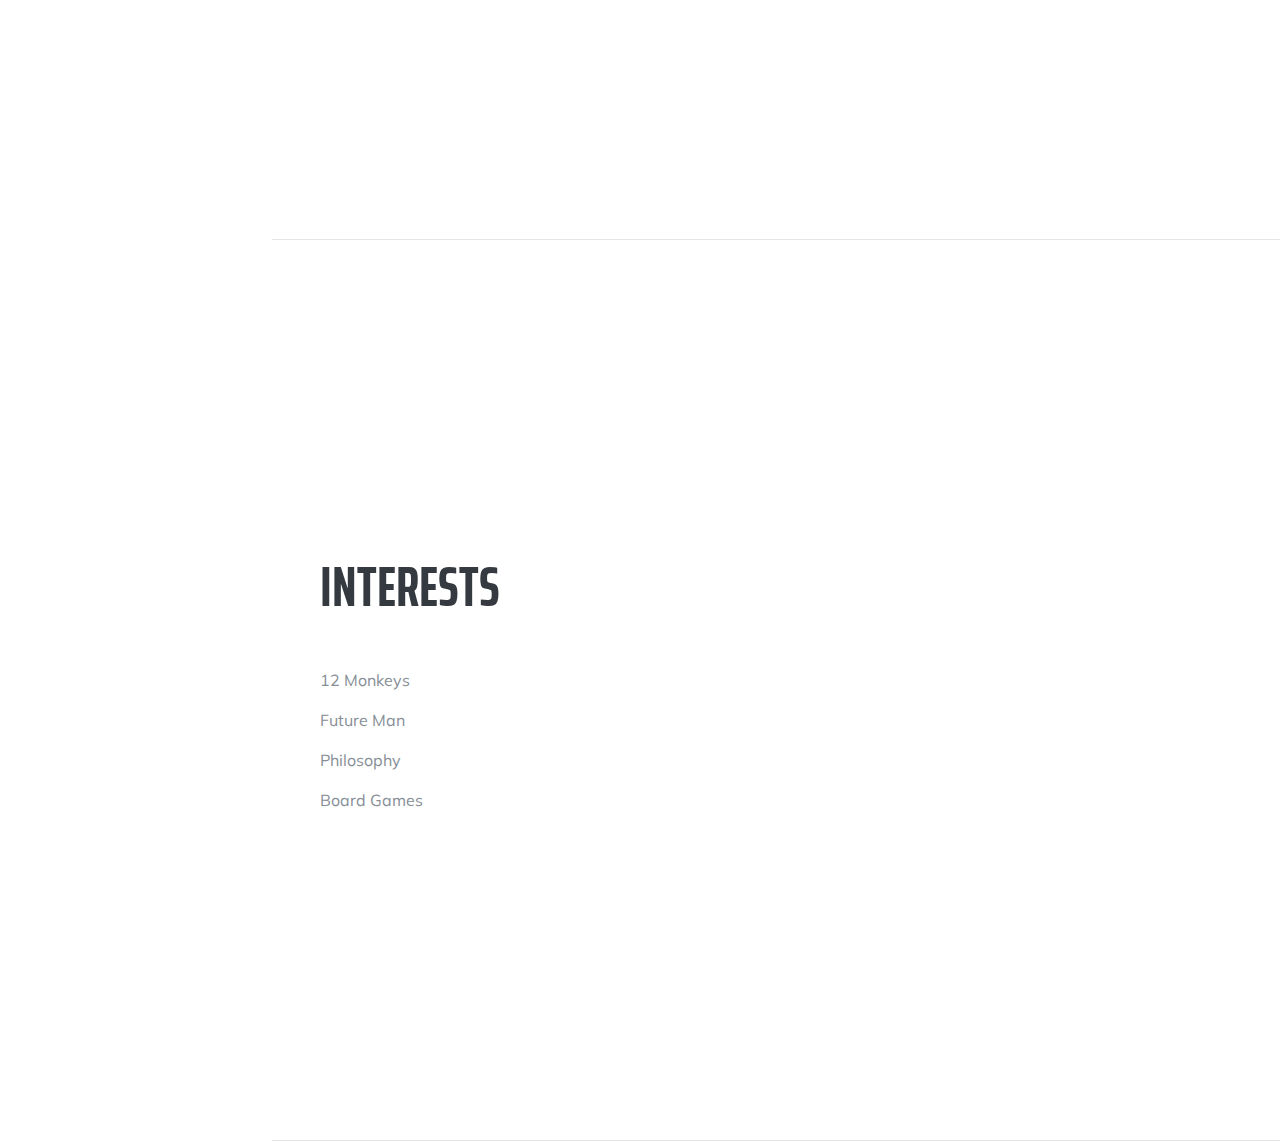
==== commit 79c46a26: "fixed spelling errors" ====
--- a/index.html
+++ b/index.html
@@ -88,14 +88,14 @@
           </div>
           <p class="lead mb-5">Watch, listen, absorb, and perpetually learn.</p>
           <p class="lead mb-5">I have been out of the scene for about 5 years raising my daughter. 
-            She is now in school and I am very eager to get back to work.  
-            I have been teaching myself self JavaScript.
-            CCuriosity, got the best of me and I wanted to try as much as I could.  So I have made CRUD apps in ruby on rails, 
-            and a reddit bot in python; just to get a taste in the differences between the languages.  Lately I have 
-            been concentrated on JS, React JS, React Native, and MySQL.
+            She is now in school and I am very eager to get back to work.  </br>
+            I have been teaching myself self JavaScript. </br>
+            Curiosity, got the best of me and I wanted to try as much as I could.  So I have made CRUD apps in Ruby on Rails, 
+            and a reddit bot in Python; just to get a taste of the differences between the languages.  Lately I have 
+            been concentrated on JS, React JS, React Native, and MySQL. </br>
             I am constantly looking to learn.  
             Learning has always been a driving force,  a motivation for me.
-            My goal right now is to find a place where I can get back to the work force, in an environment of learning and improving my code.  
+            My goal right now is to find a place where I can get back to the work force, in an environment of learning and improving my code.  </br>
             Code is like being a kid again, a kid with an endless amount legos; your imagination and time is the only limit, a place where logic and creativity collide.</p>
           <div class="social-icons">
             <a href="https://www.linkedin.com/in/stephen-williams-13222a139/" target="_new">
@@ -377,7 +377,7 @@
         <p>React Native
         </br>
         </br>
-        React Native App I created.  In hind sight I prefered Flutter experience.  Flutter felt more stable.
+        React Native App I created.  In hind sight I preferred the Flutter experience, Flutter felt more stable.
         I created this App so that me and my wife could keep track of the list of groceries and be able to tell
         what has been grabbed and what has not yet.  The repo has screen shots.
       </br> 
@@ -391,7 +391,7 @@
         <!-- Weather School -->
         <h3>Weather School hosted on Github</h3>
         <p> A very simple yet practical for my personal use, a weather checking app.  Every morning I needed to check the weather to know how to dress my daughter for the day.
-          So I made an easy url site I can look up with an API hooked up to a forcast site that when I check in the morning it will let me know 
+          So I made an easy url site I can look up with an API hooked up to a forecast site that when I check in the morning it will let me know 
           how cold it is now, does my daughter need a sweater?  How cold it will be at the middle of school 3 hours later.  And what the weather will be like when I pick her up from school.  Do I need an umbrella?
           It simplified this process by giving me 3 different 3 hour segments of forecast.  Simple HTML, CSS, JS getting info from an API.
           simple. effective. convenient.
@@ -408,9 +408,9 @@
         <!-- Kung Fu Dice start -->
         <h3>Kung Fu Dice hosted on Github</h3>
         <p>Made with React JS.  A kung fu dice game I built. Meant to be like a tile based kung fu match.
-          each tile has 2 options. When that tile is picked it round robbins between players to decide what
-          what to chose based on the other players "stance" If a player shows a stance with Strike or Block options
-          its up to the other player to chose a stance to beat or force a draw.  I strike you block I grab you strike.
+          Each tile has 2 options. When that tile is picked it round robins between players to decide what
+          to choose based on the other players "stance" If a player shows a stance with Strike or Block options,
+          its up to the other player to choose a stance to beat or force a draw.  I strike you block I grab you strike.
           </br> 
           <a href="http://esemuu.com/merdice" target="_new">Kung Fu Dice</a>
         </p>
@@ -432,7 +432,7 @@
               <p></p>
             </div>
             <div class="resume-date text-md-right">
-              <span class="text-primary">Oct 2018 - Present</span>
+              <span class="text-primary">Oct 2018 - Oct 2019</span>
             </div>
           </div>
         </section>
@@ -472,8 +472,7 @@
 
           <div class="resume-item d-flex flex-column flex-md-row">
               <div class="resume-content mr-auto">
-                <h3 class="mb-0">Los Angeles High School for the Arts</h3>
-                <div class="subheading mb-3">Visual Arts</div>
+g                <div class="subheading mb-3">Visual Arts</div>
                 <p></p>
               </div>
             </div>
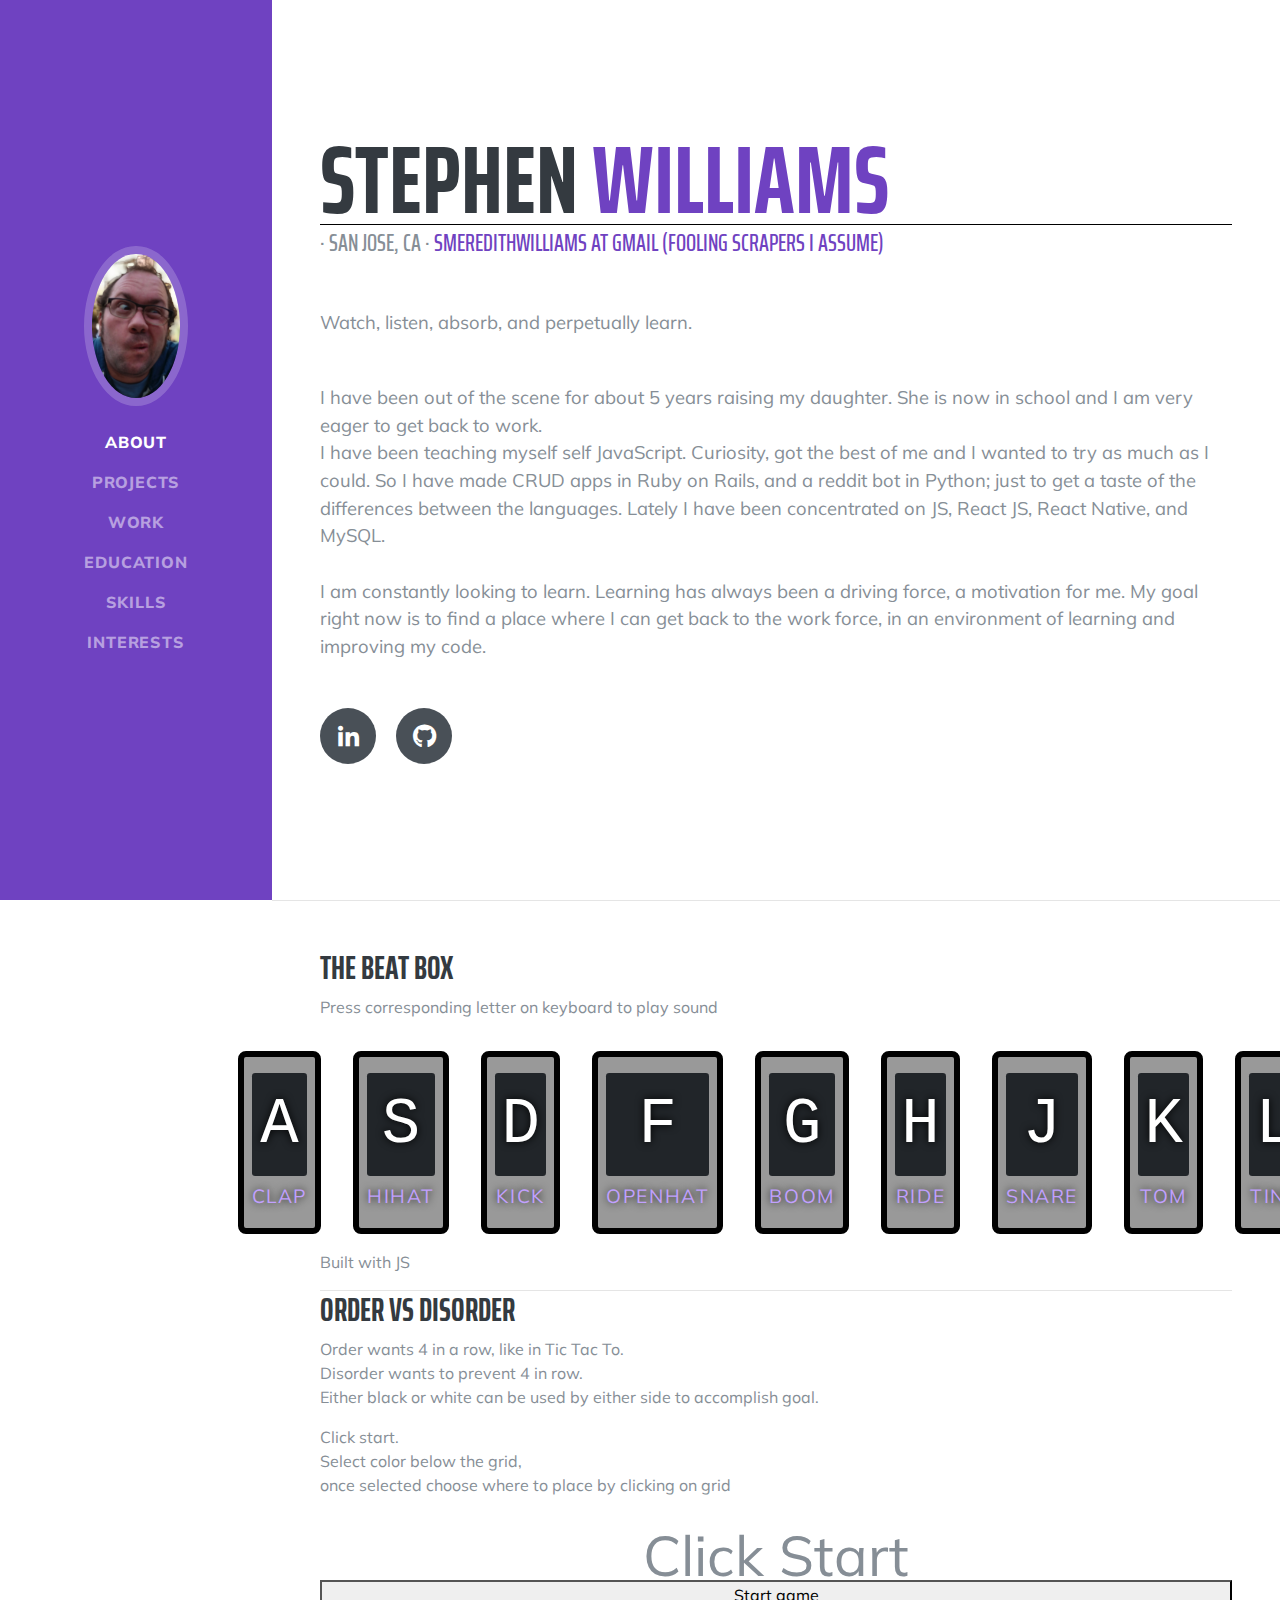
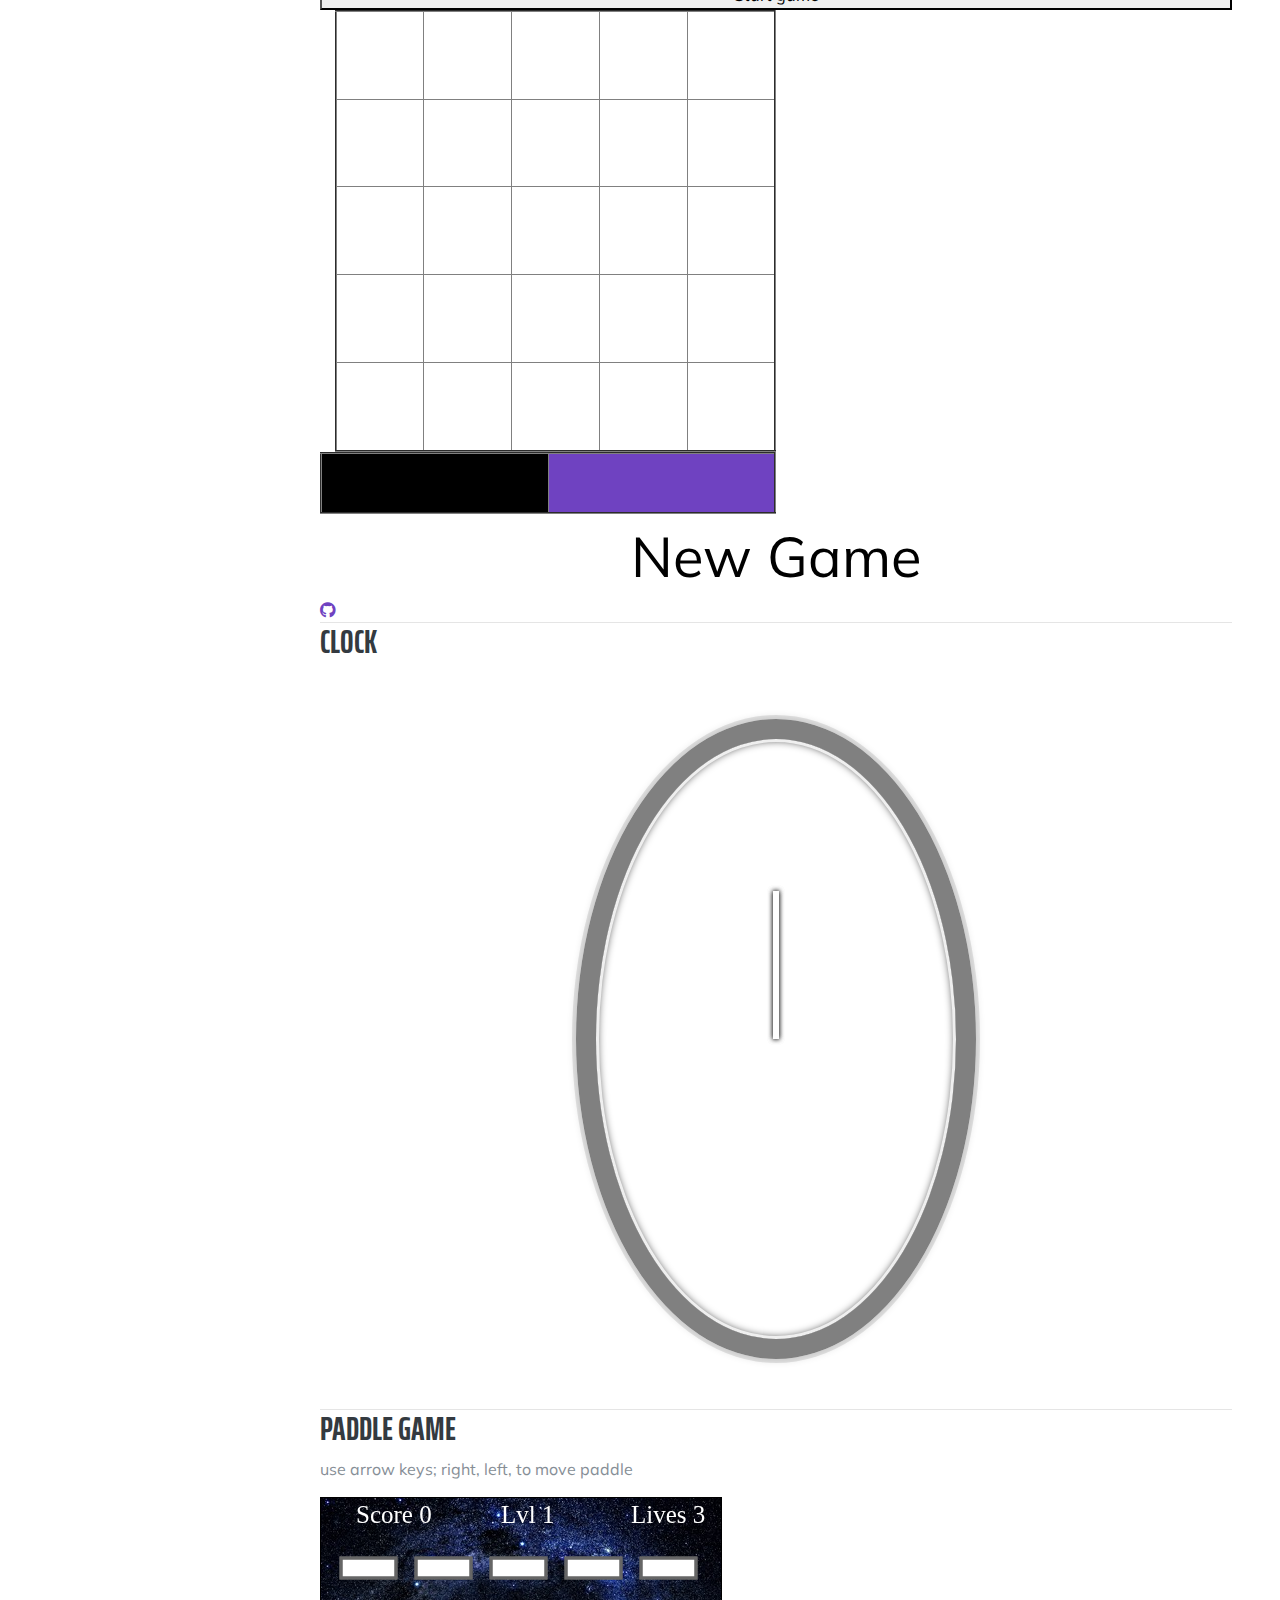
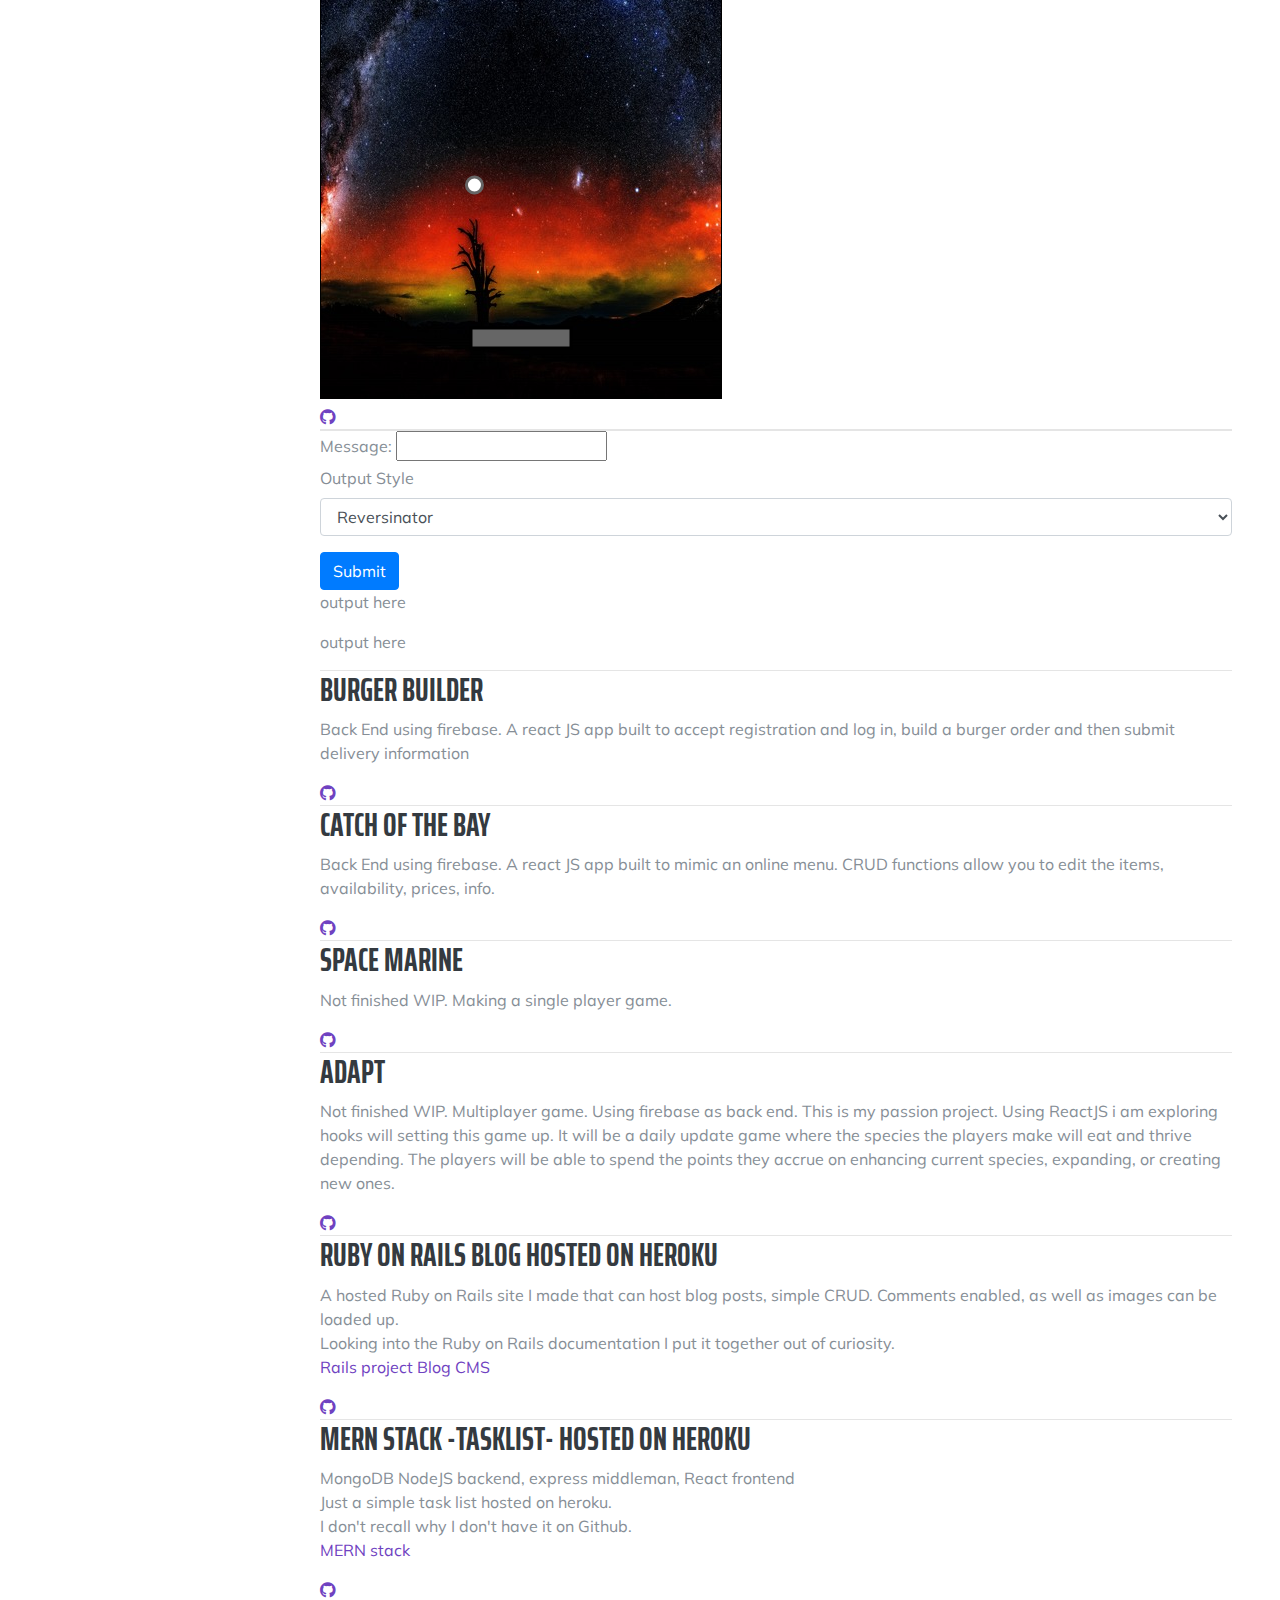
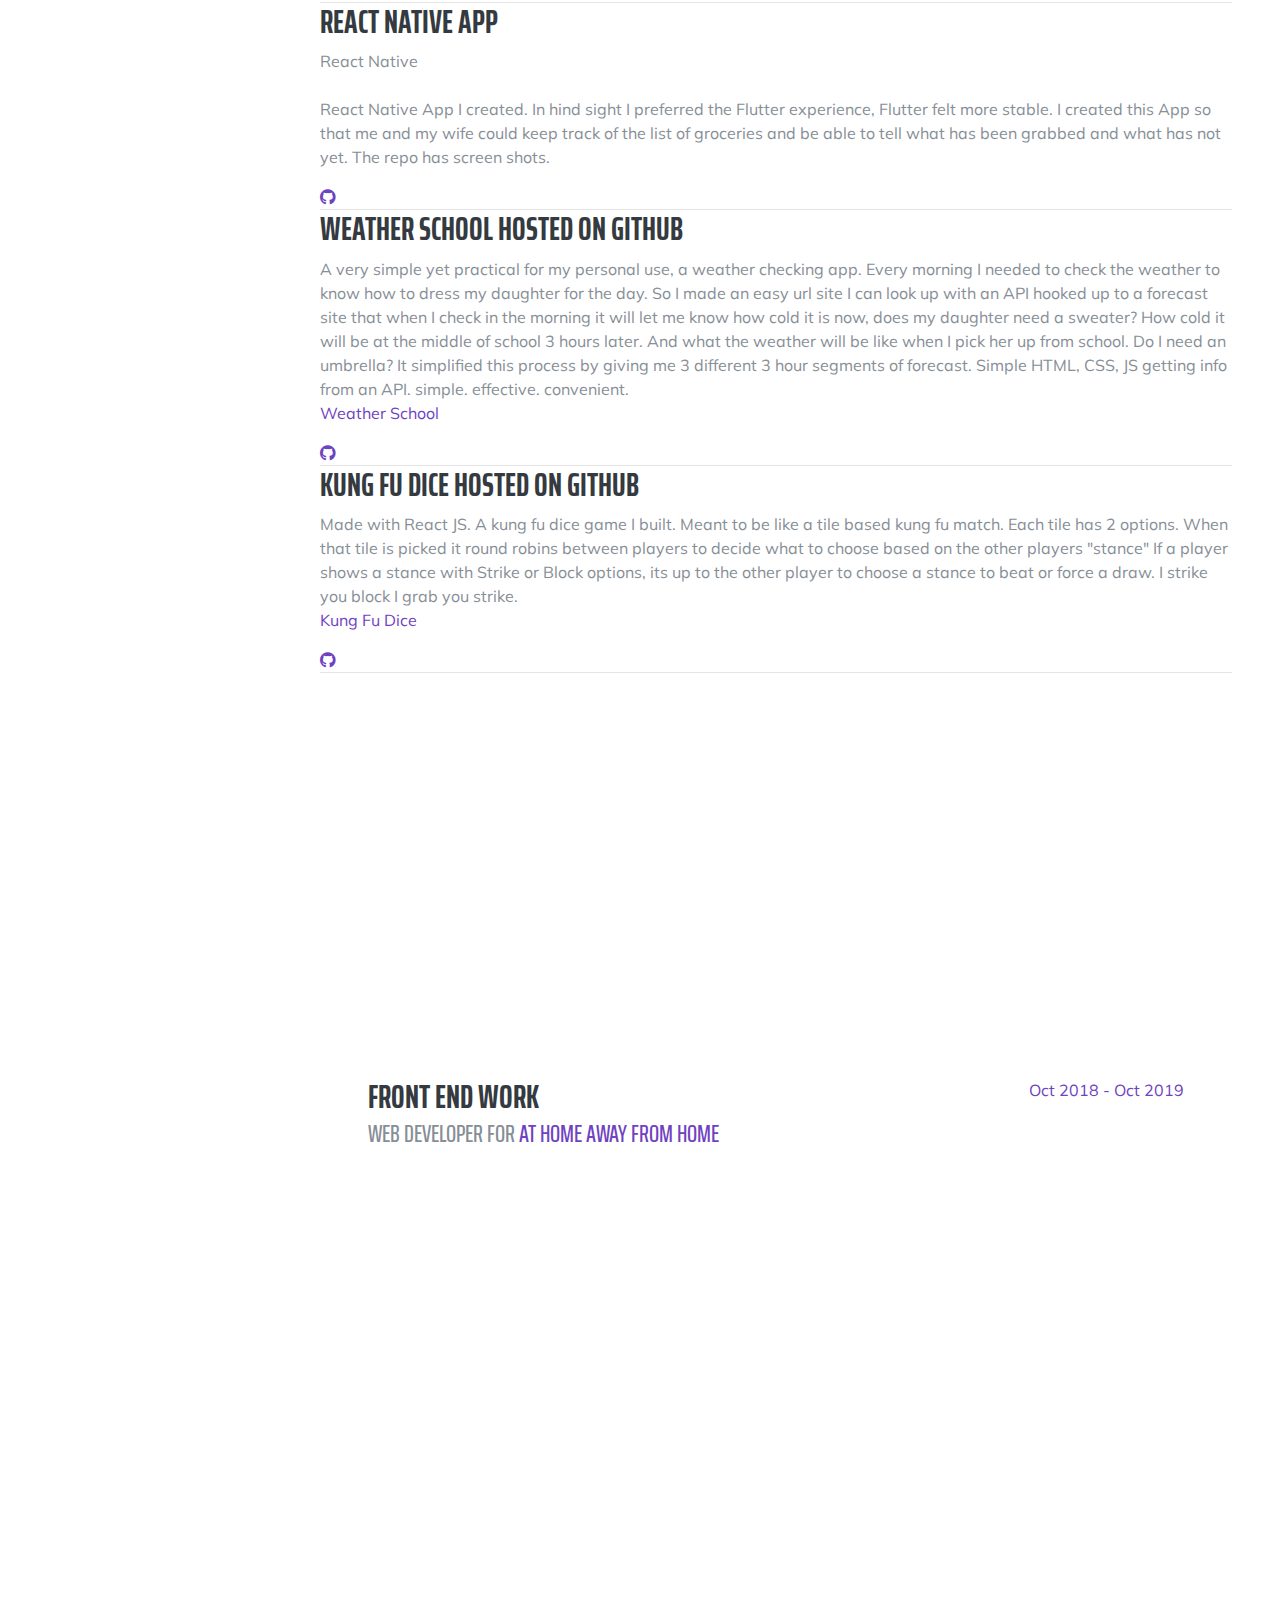
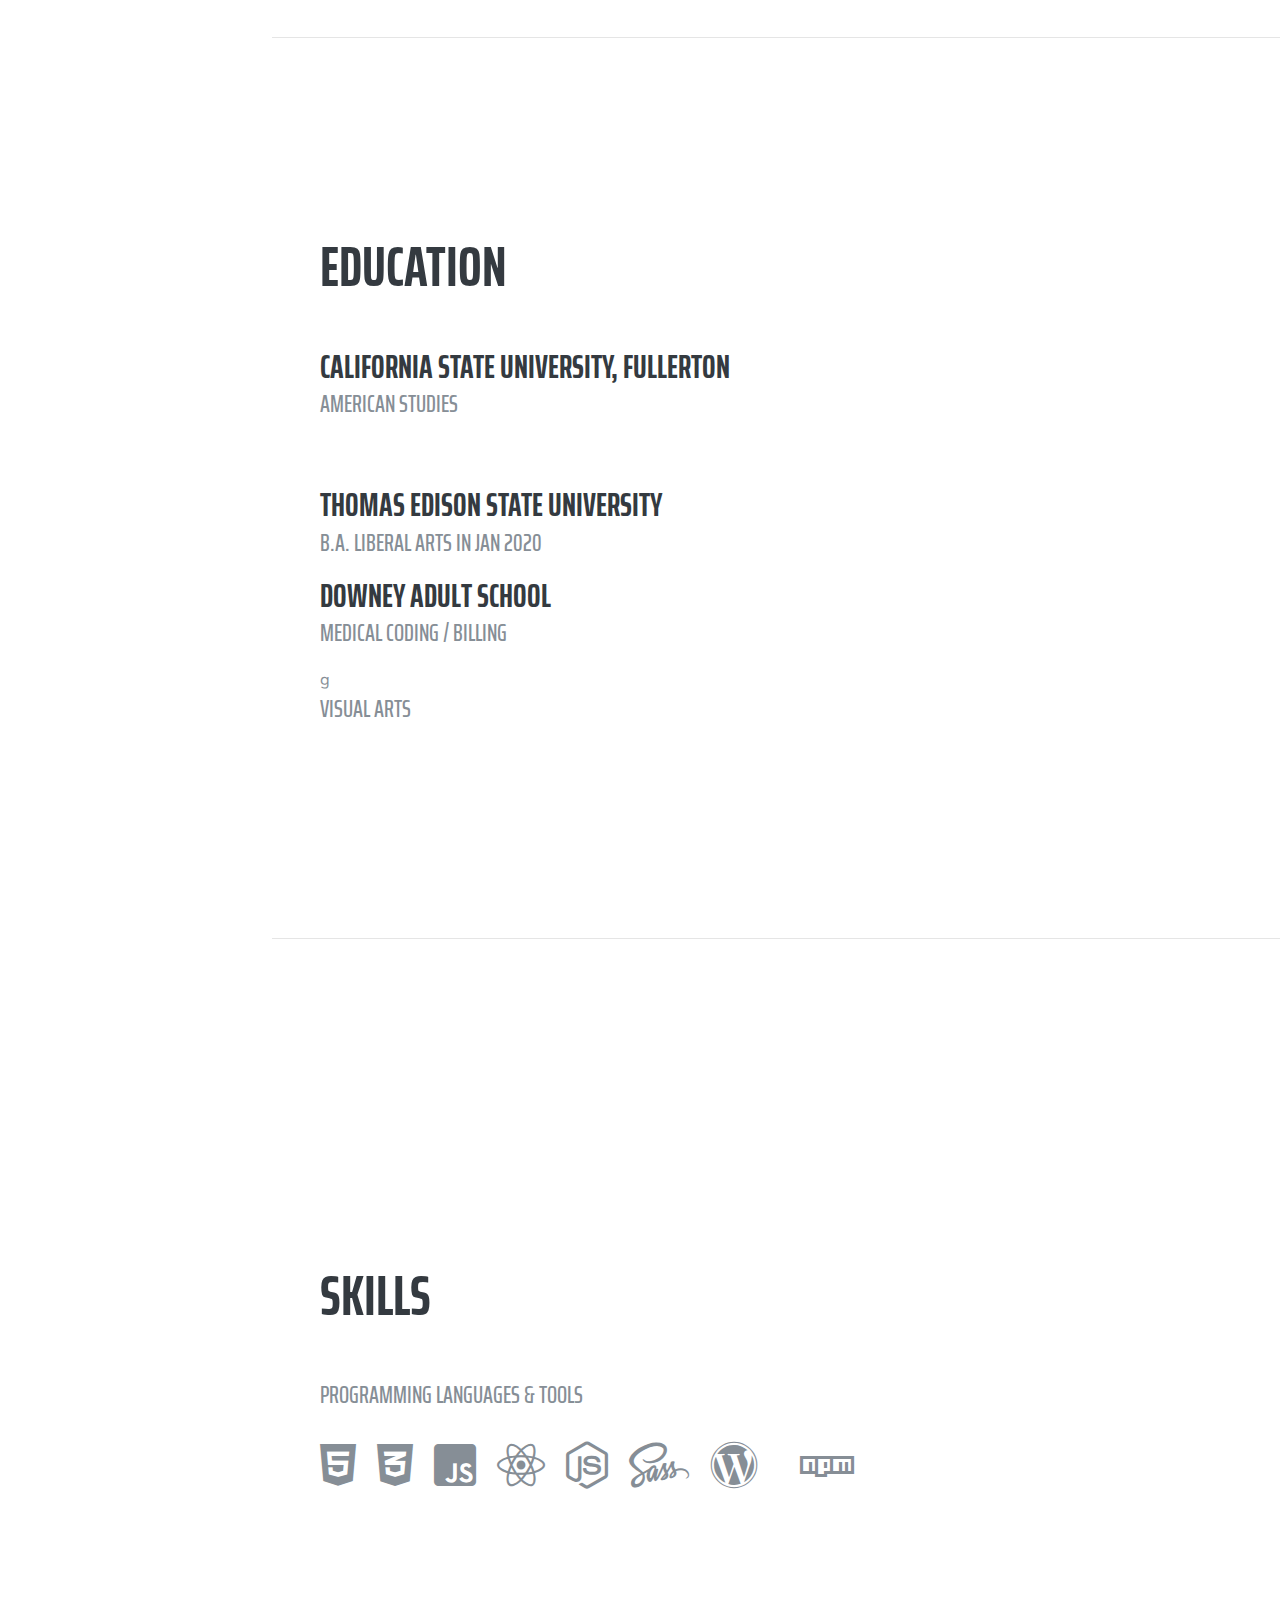
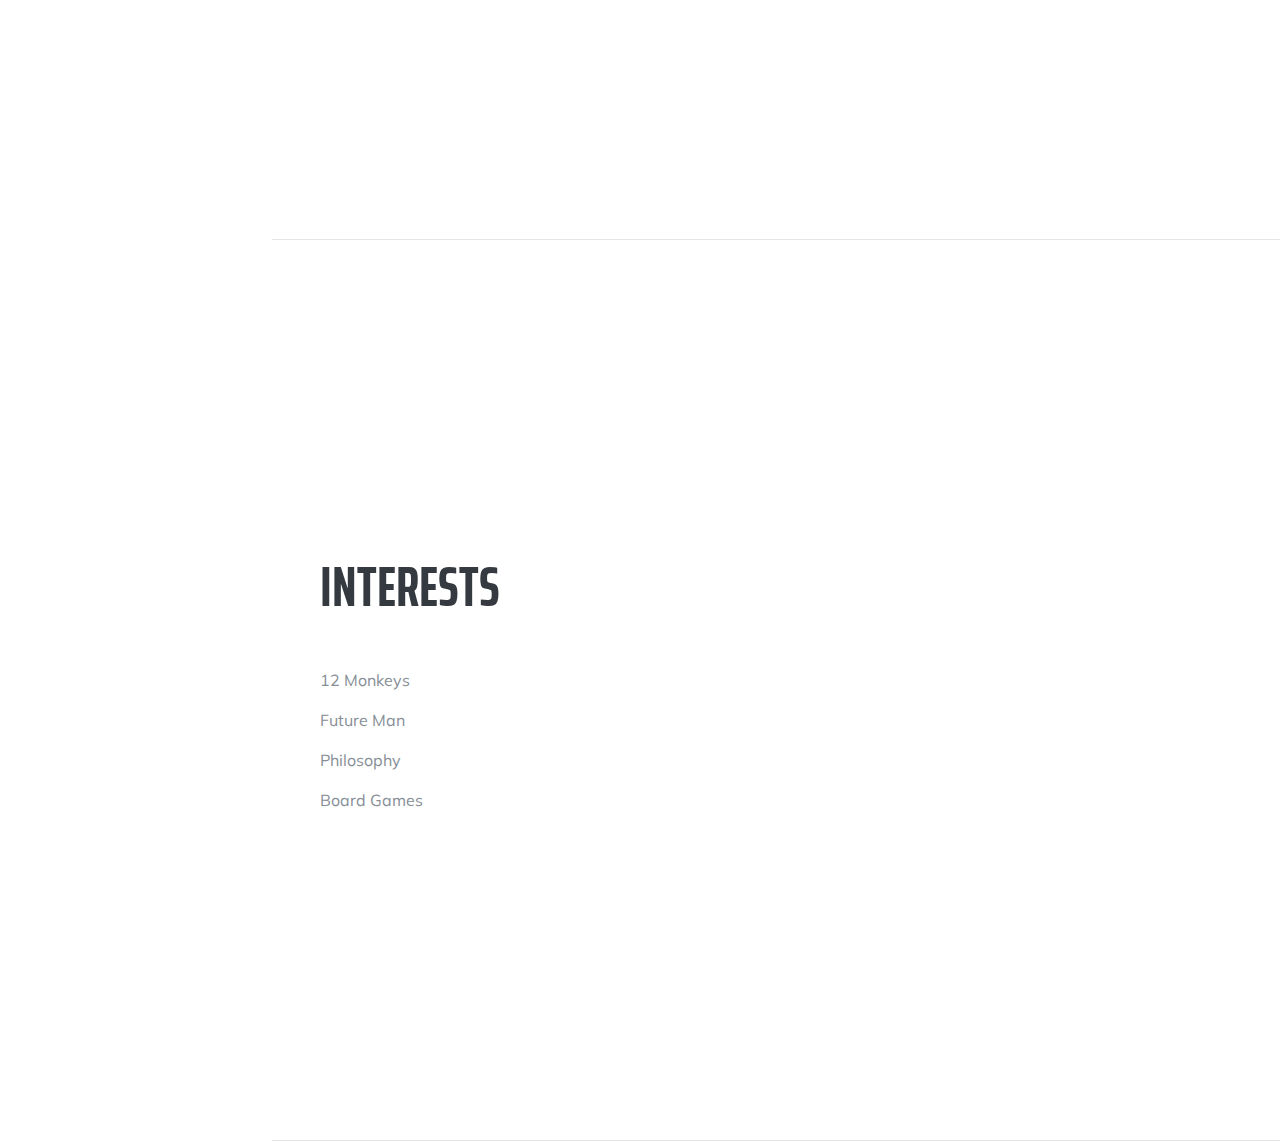
==== commit 17e2da34: "fixed spelling errors" ====
--- a/index.html
+++ b/index.html
@@ -89,14 +89,13 @@
           <p class="lead mb-5">Watch, listen, absorb, and perpetually learn.</p>
           <p class="lead mb-5">I have been out of the scene for about 5 years raising my daughter. 
             She is now in school and I am very eager to get back to work.  </br>
-            I have been teaching myself self JavaScript. </br>
+            I have been teaching myself self JavaScript.
             Curiosity, got the best of me and I wanted to try as much as I could.  So I have made CRUD apps in Ruby on Rails, 
             and a reddit bot in Python; just to get a taste of the differences between the languages.  Lately I have 
-            been concentrated on JS, React JS, React Native, and MySQL. </br>
+            been concentrated on JS, React JS, React Native, and MySQL. </br> </br>
             I am constantly looking to learn.  
             Learning has always been a driving force,  a motivation for me.
             My goal right now is to find a place where I can get back to the work force, in an environment of learning and improving my code.  </br>
-            Code is like being a kid again, a kid with an endless amount legos; your imagination and time is the only limit, a place where logic and creativity collide.</p>
           <div class="social-icons">
             <a href="https://www.linkedin.com/in/stephen-williams-13222a139/" target="_new">
               <i class="fab fa-linkedin-in"></i>
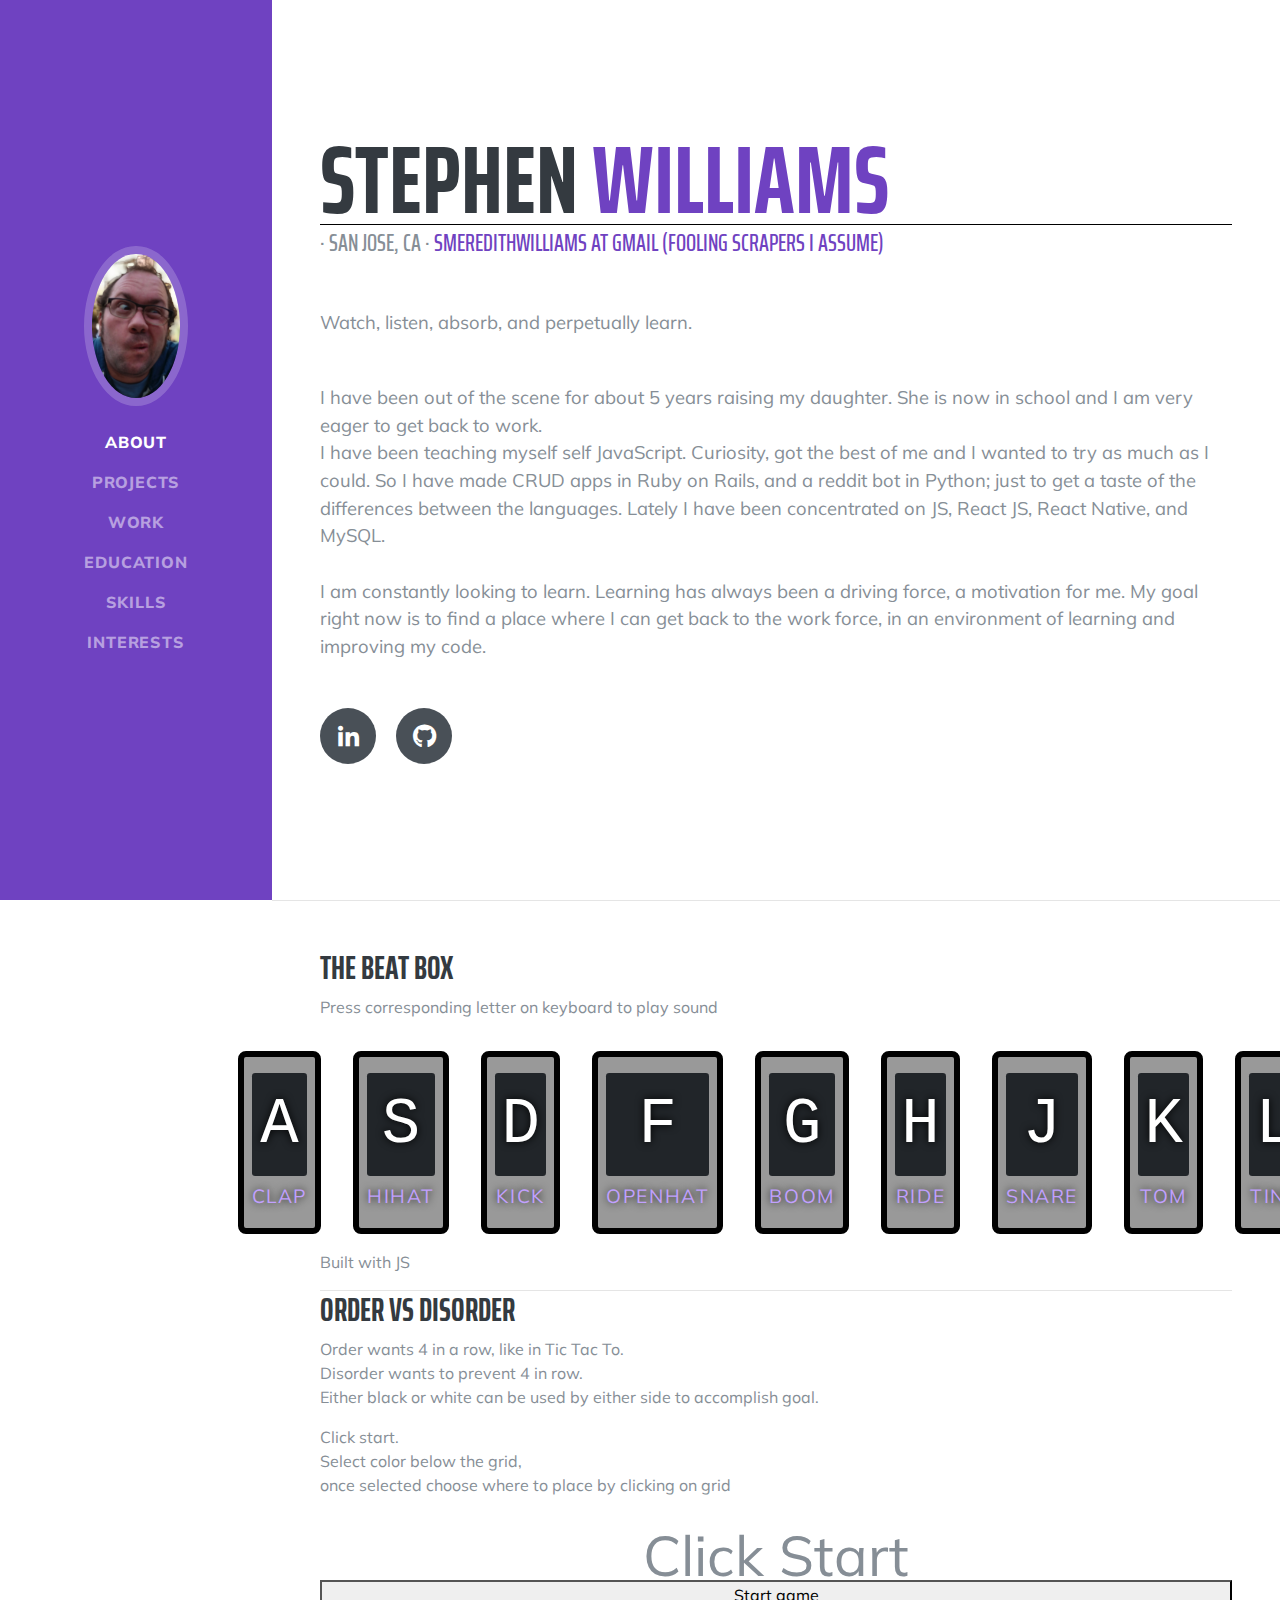
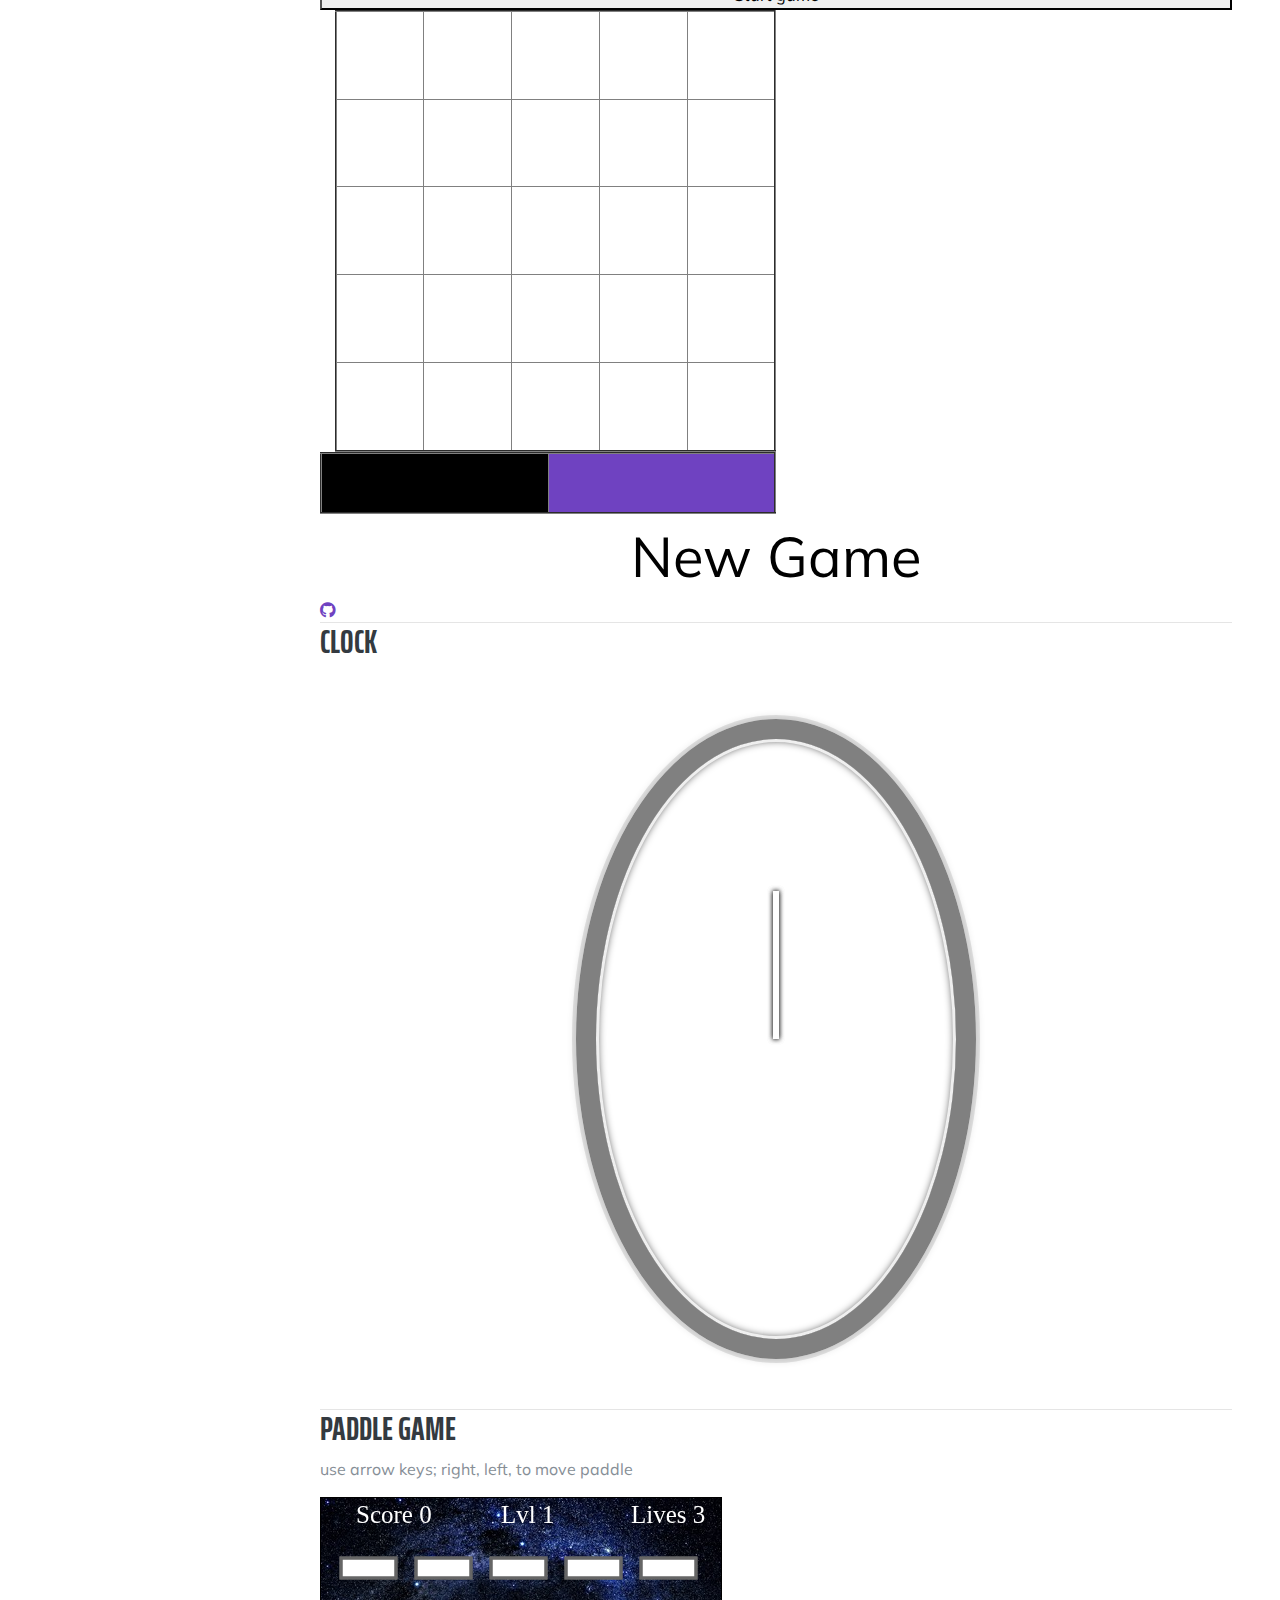
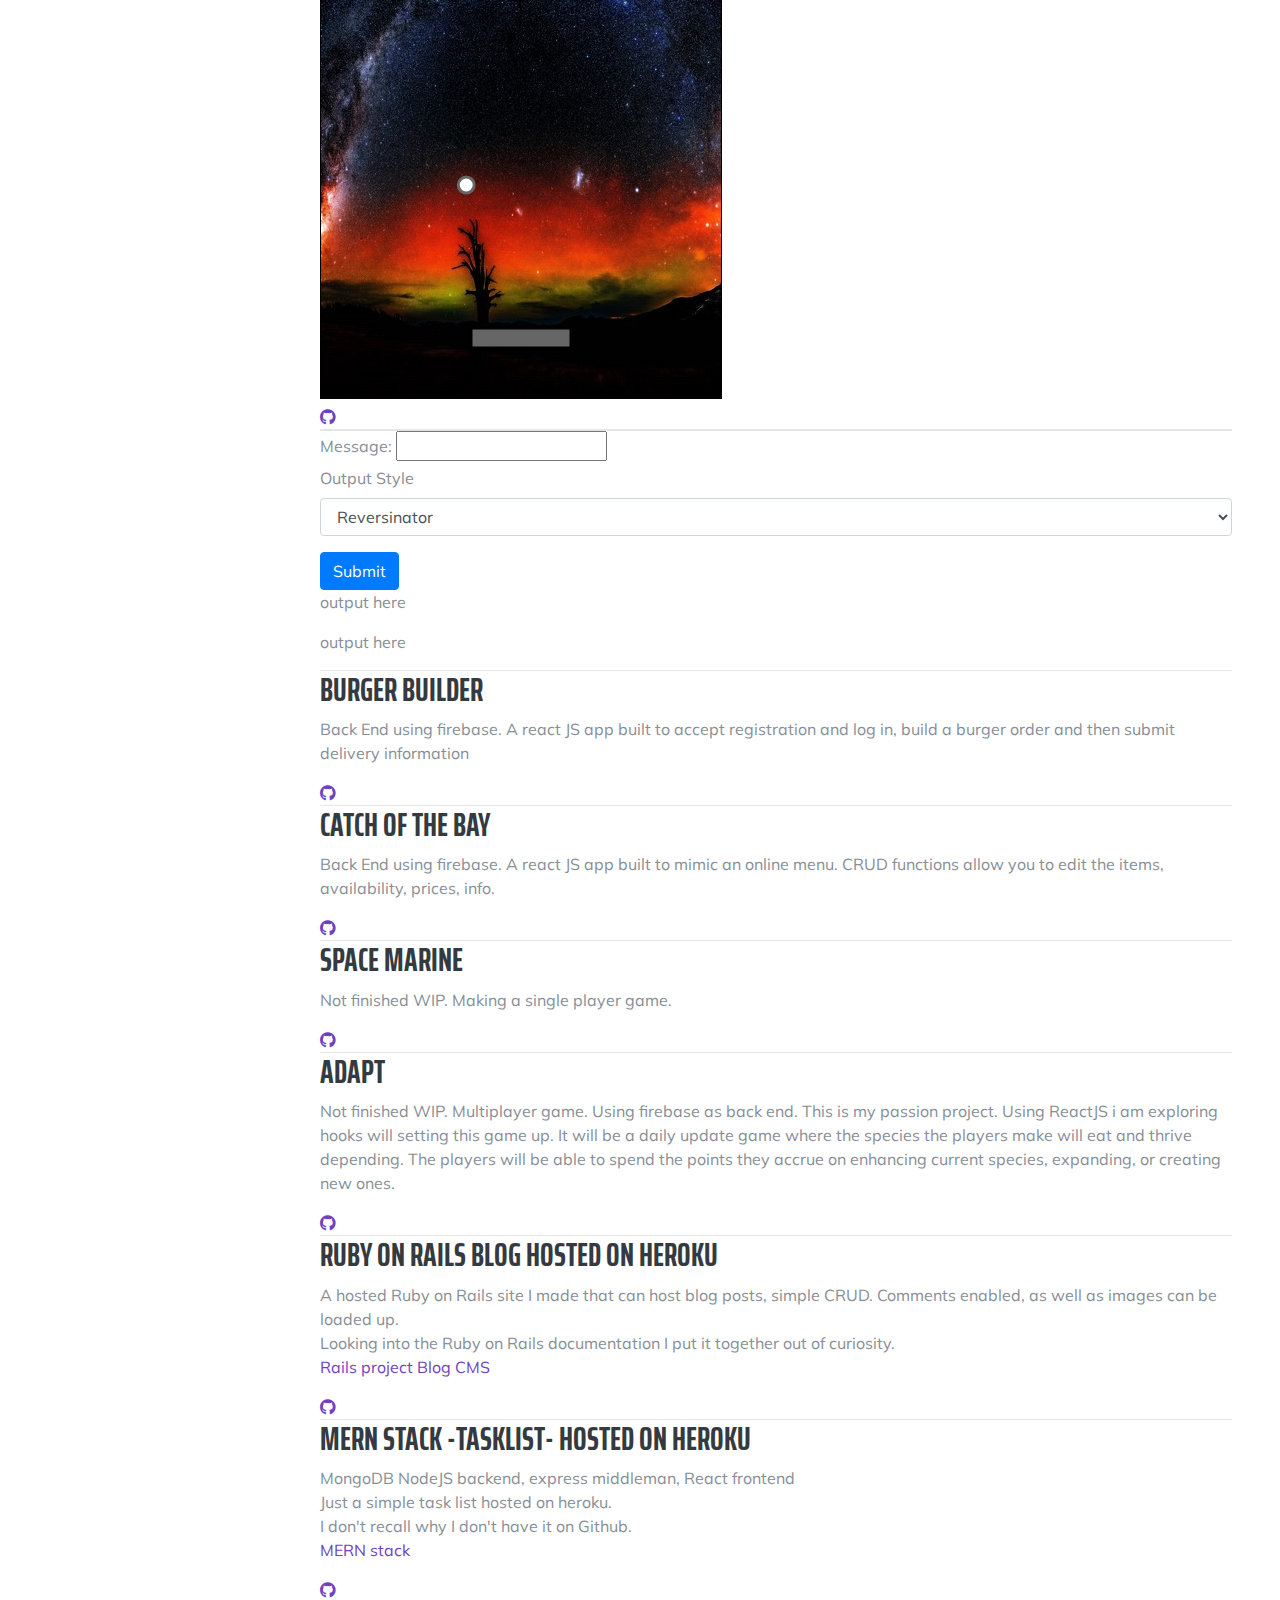
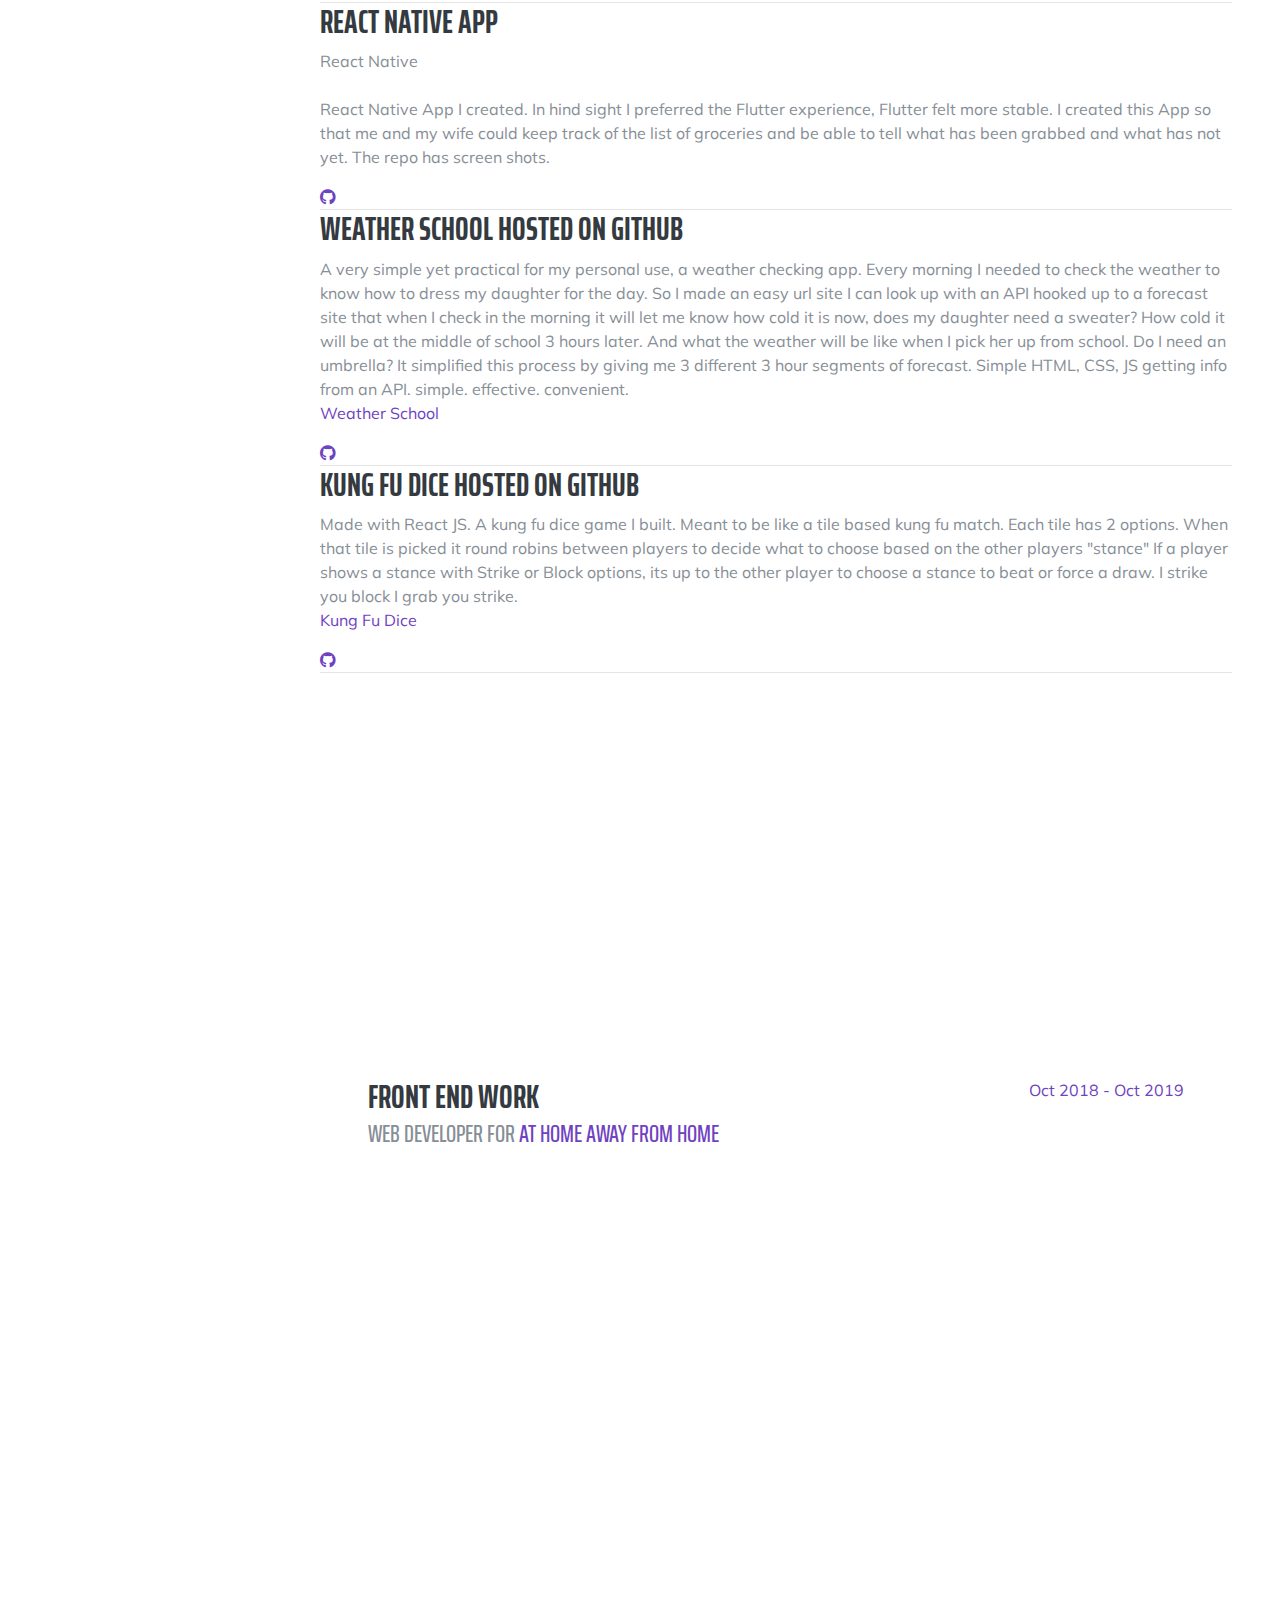
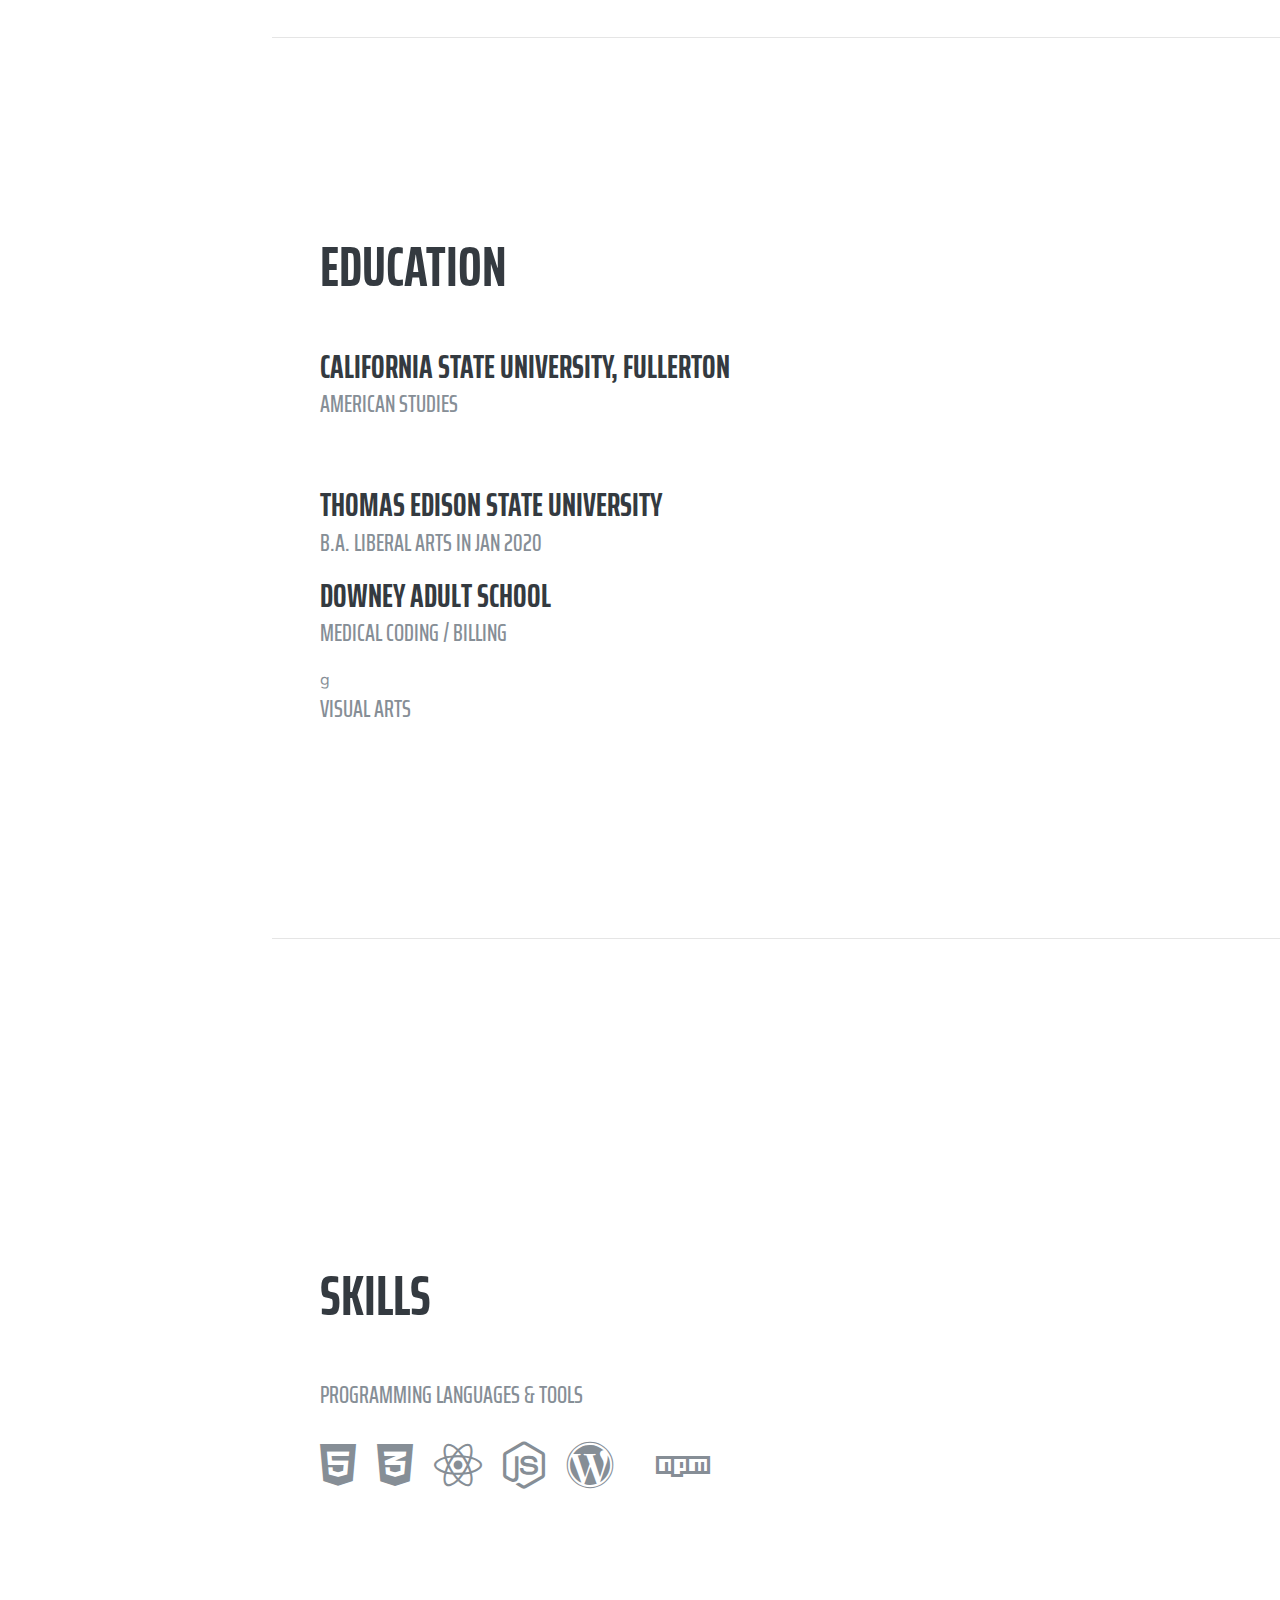
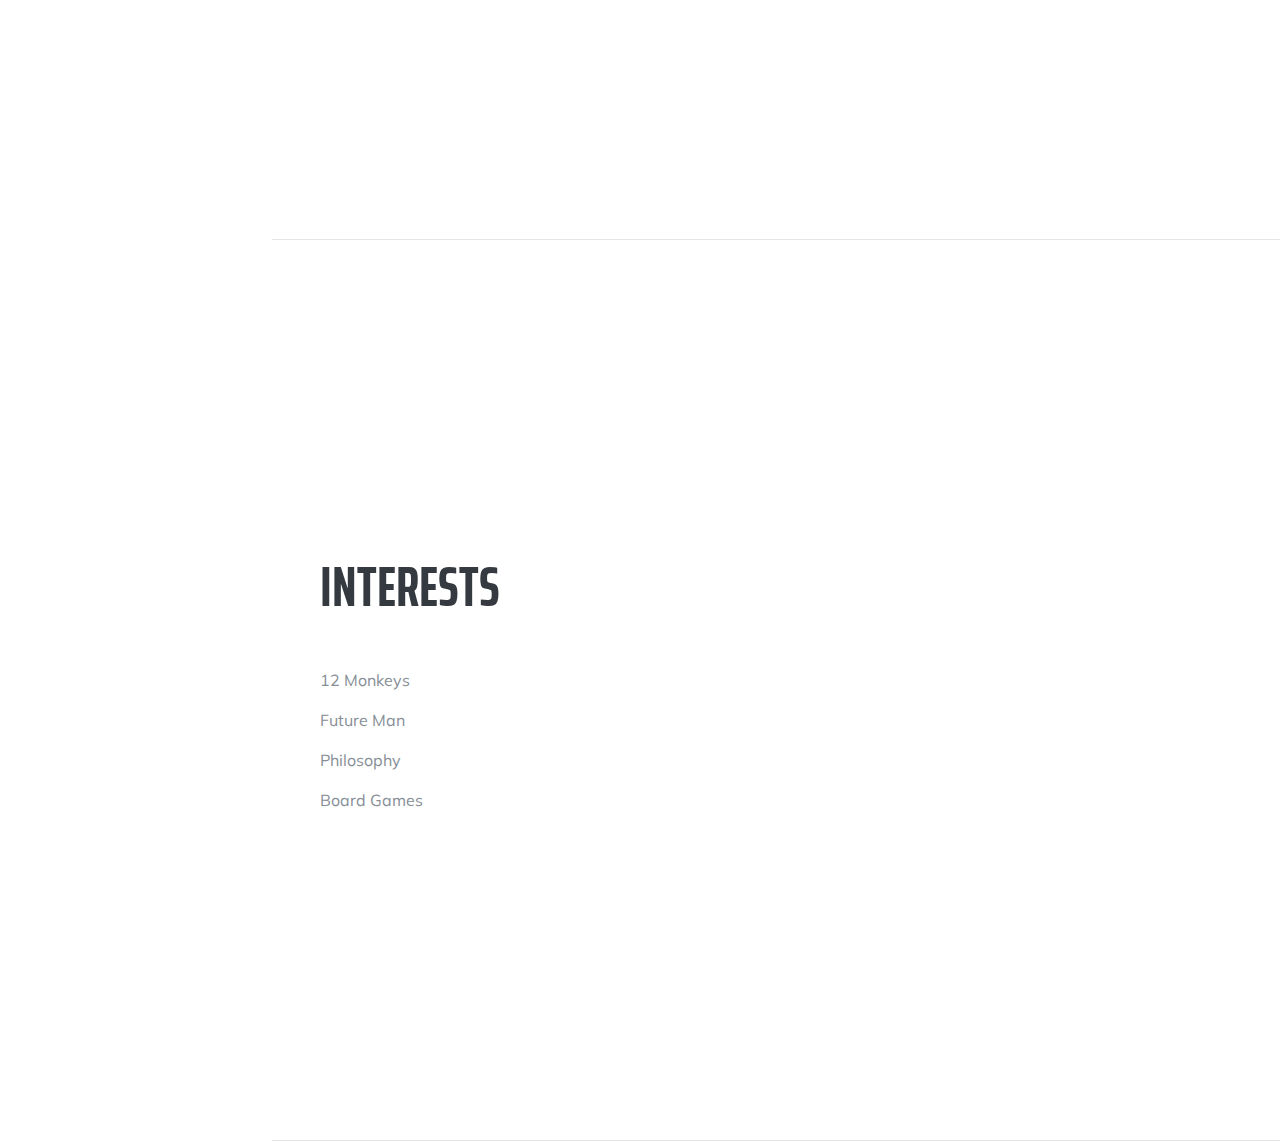
==== commit 98de6716: "edited skills section" ====
--- a/index.html
+++ b/index.html
@@ -494,16 +494,10 @@
               <i class="fab fa-css3-alt"></i>
             </li>
             <li class="list-inline-item">
-              <i class="fab fa-js-square"></i>
-            </li>
-            <li class="list-inline-item">
               <i class="fab fa-react"></i>
             </li>
             <li class="list-inline-item">
               <i class="fab fa-node-js"></i>
-            </li>
-            <li class="list-inline-item">
-              <i class="fab fa-sass"></i>
             </li>
             <li class="list-inline-item">
               <i class="fab fa-wordpress"></i>
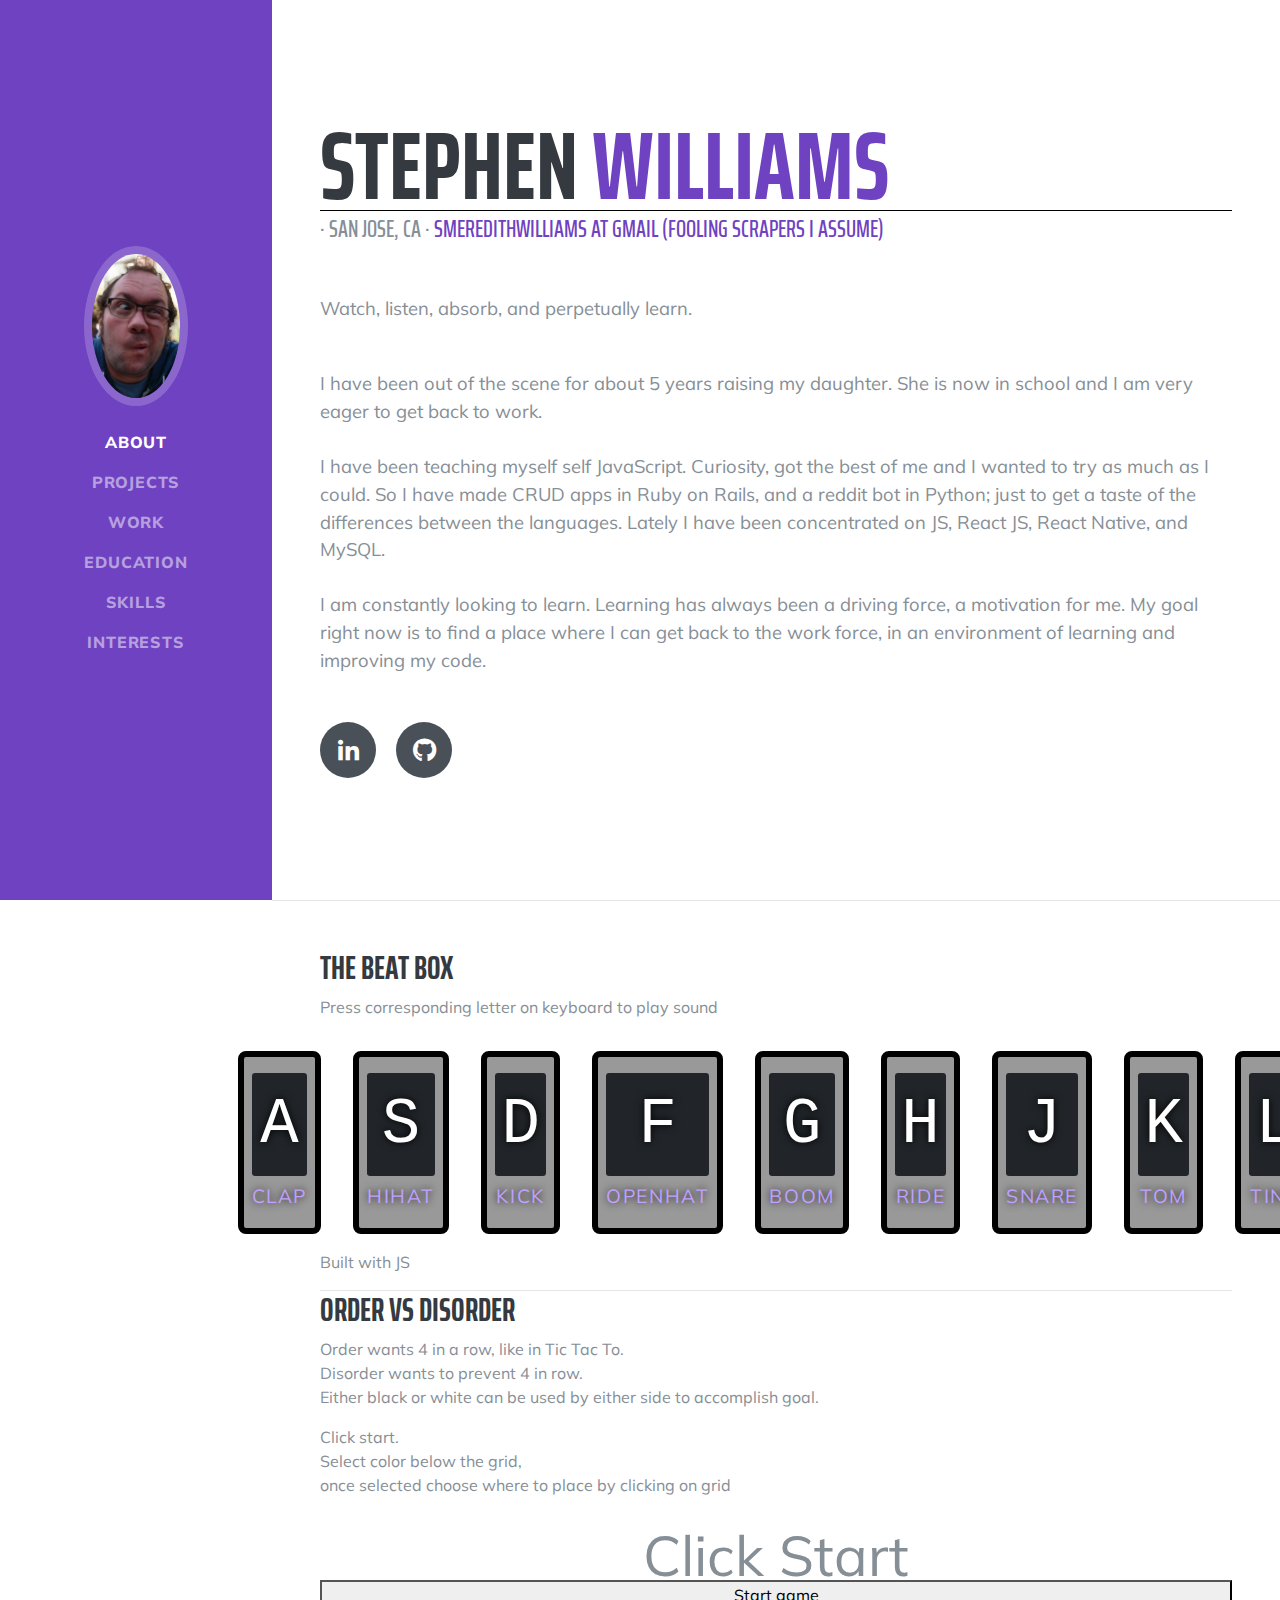
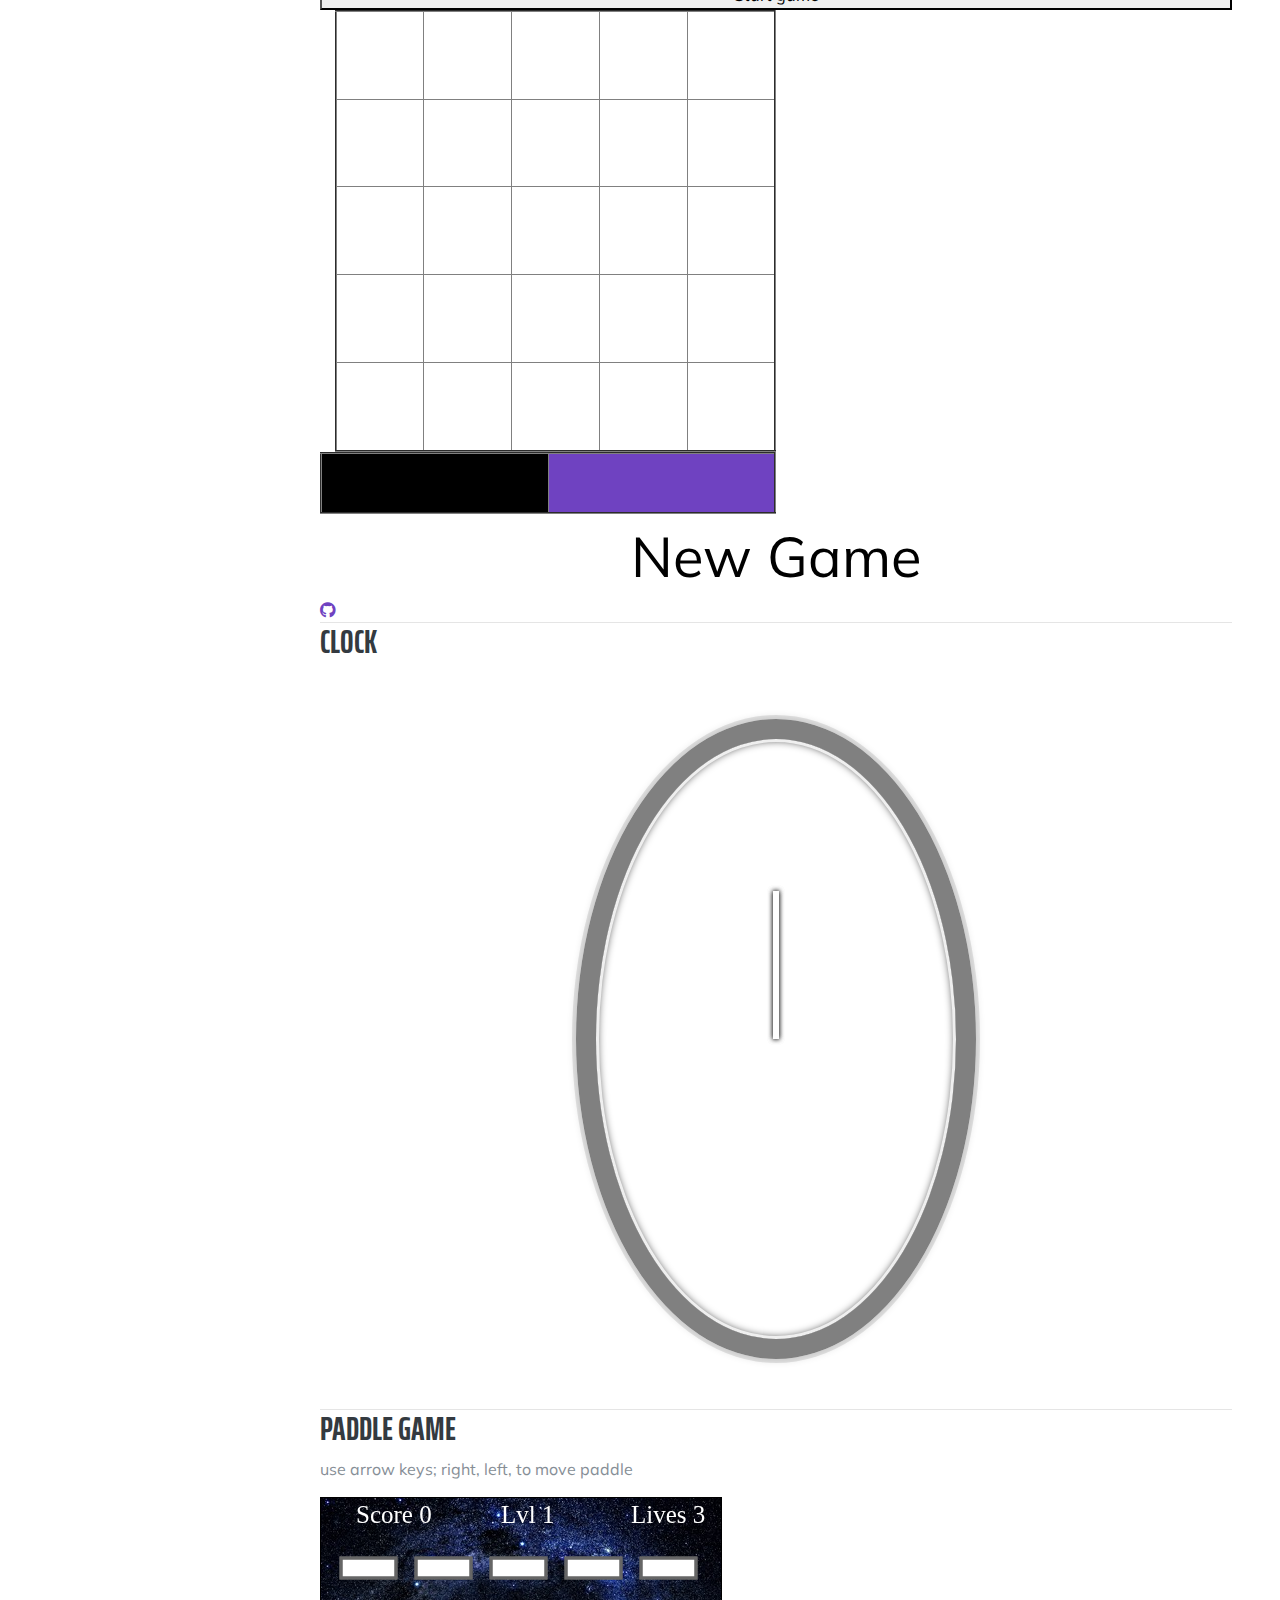
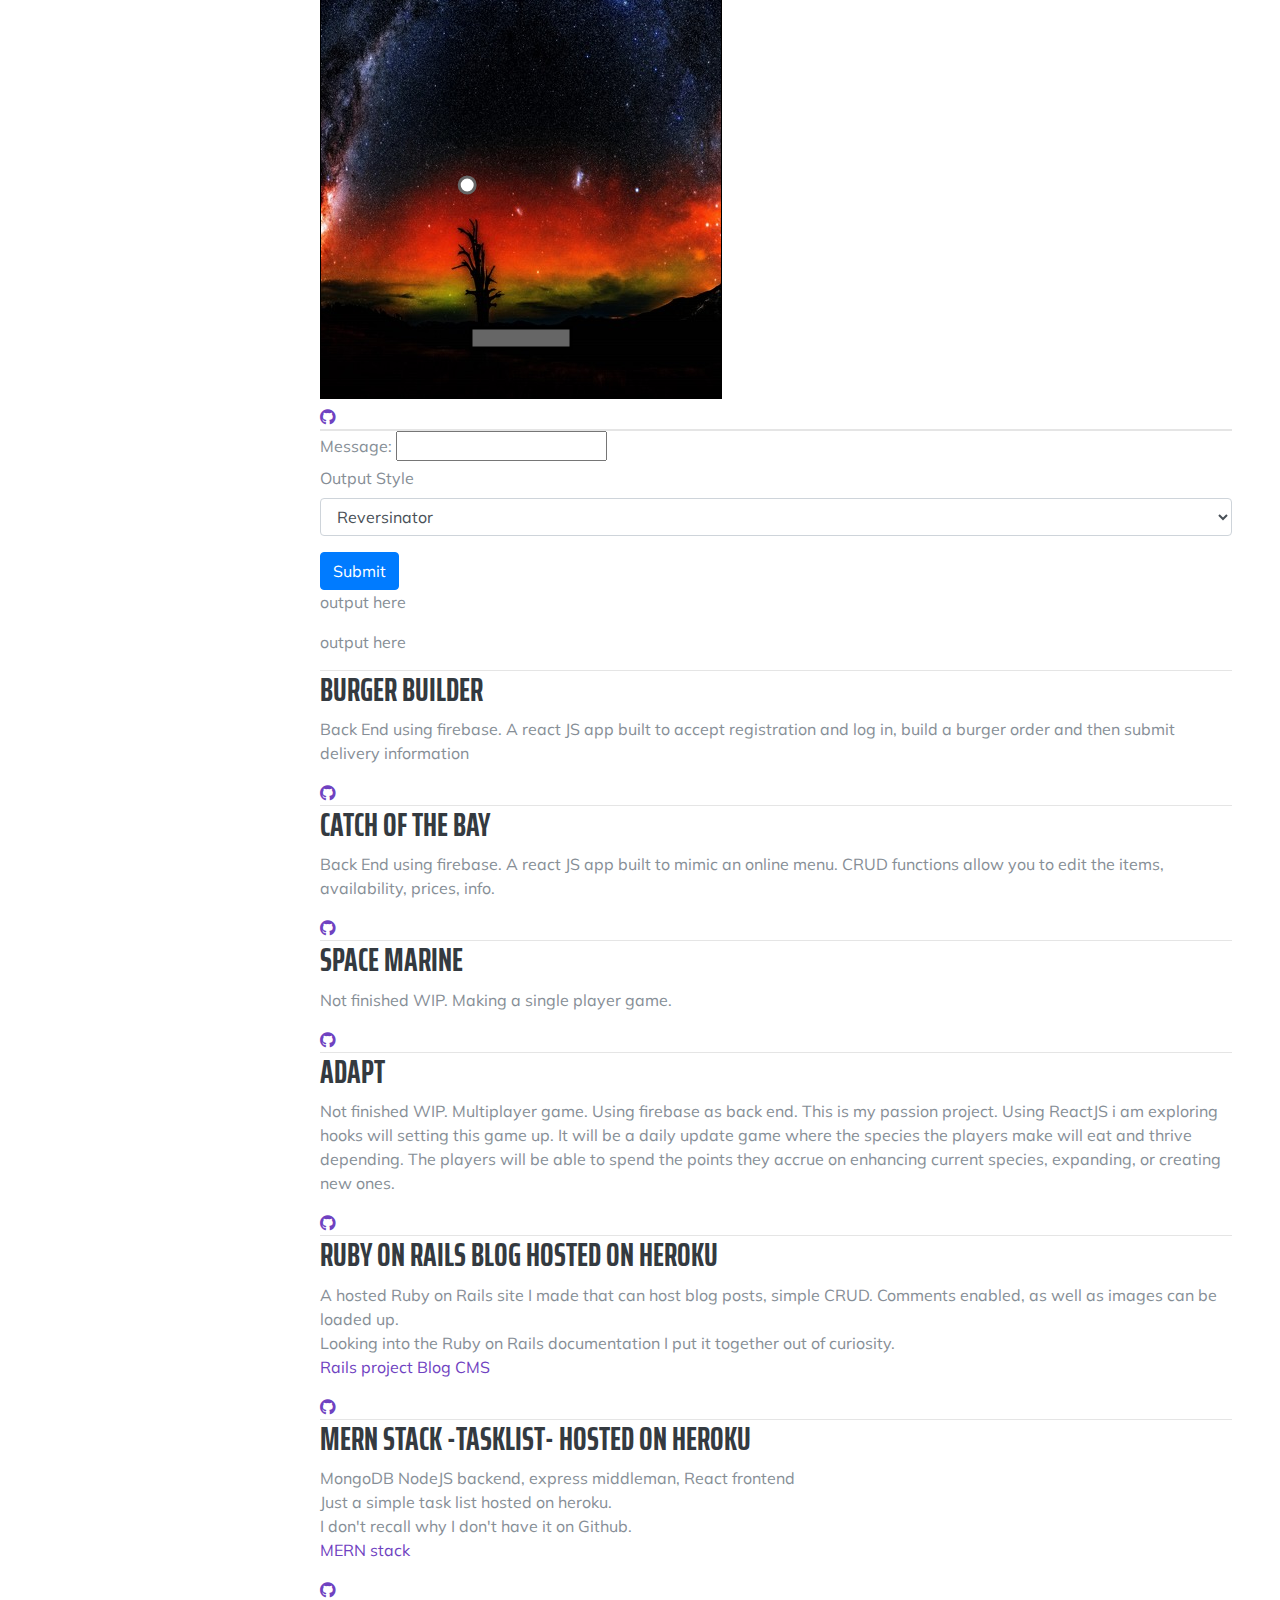
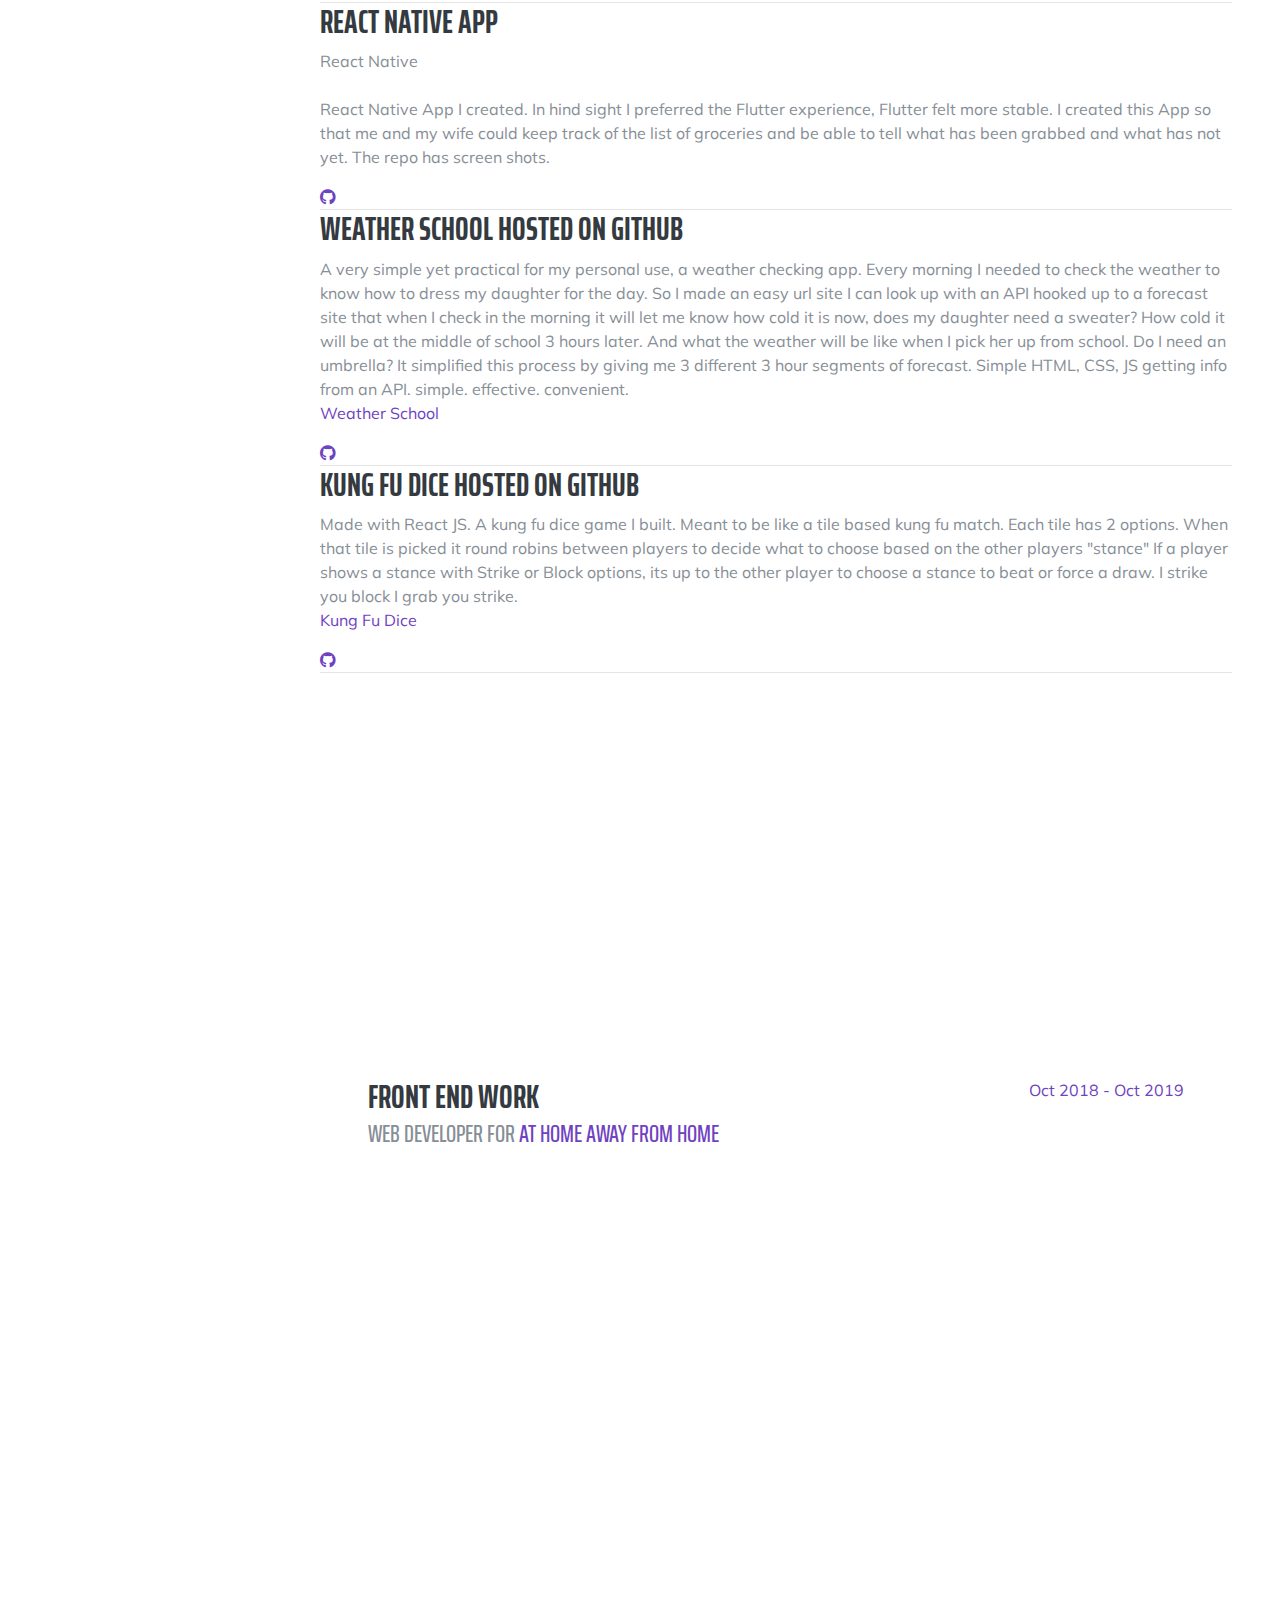
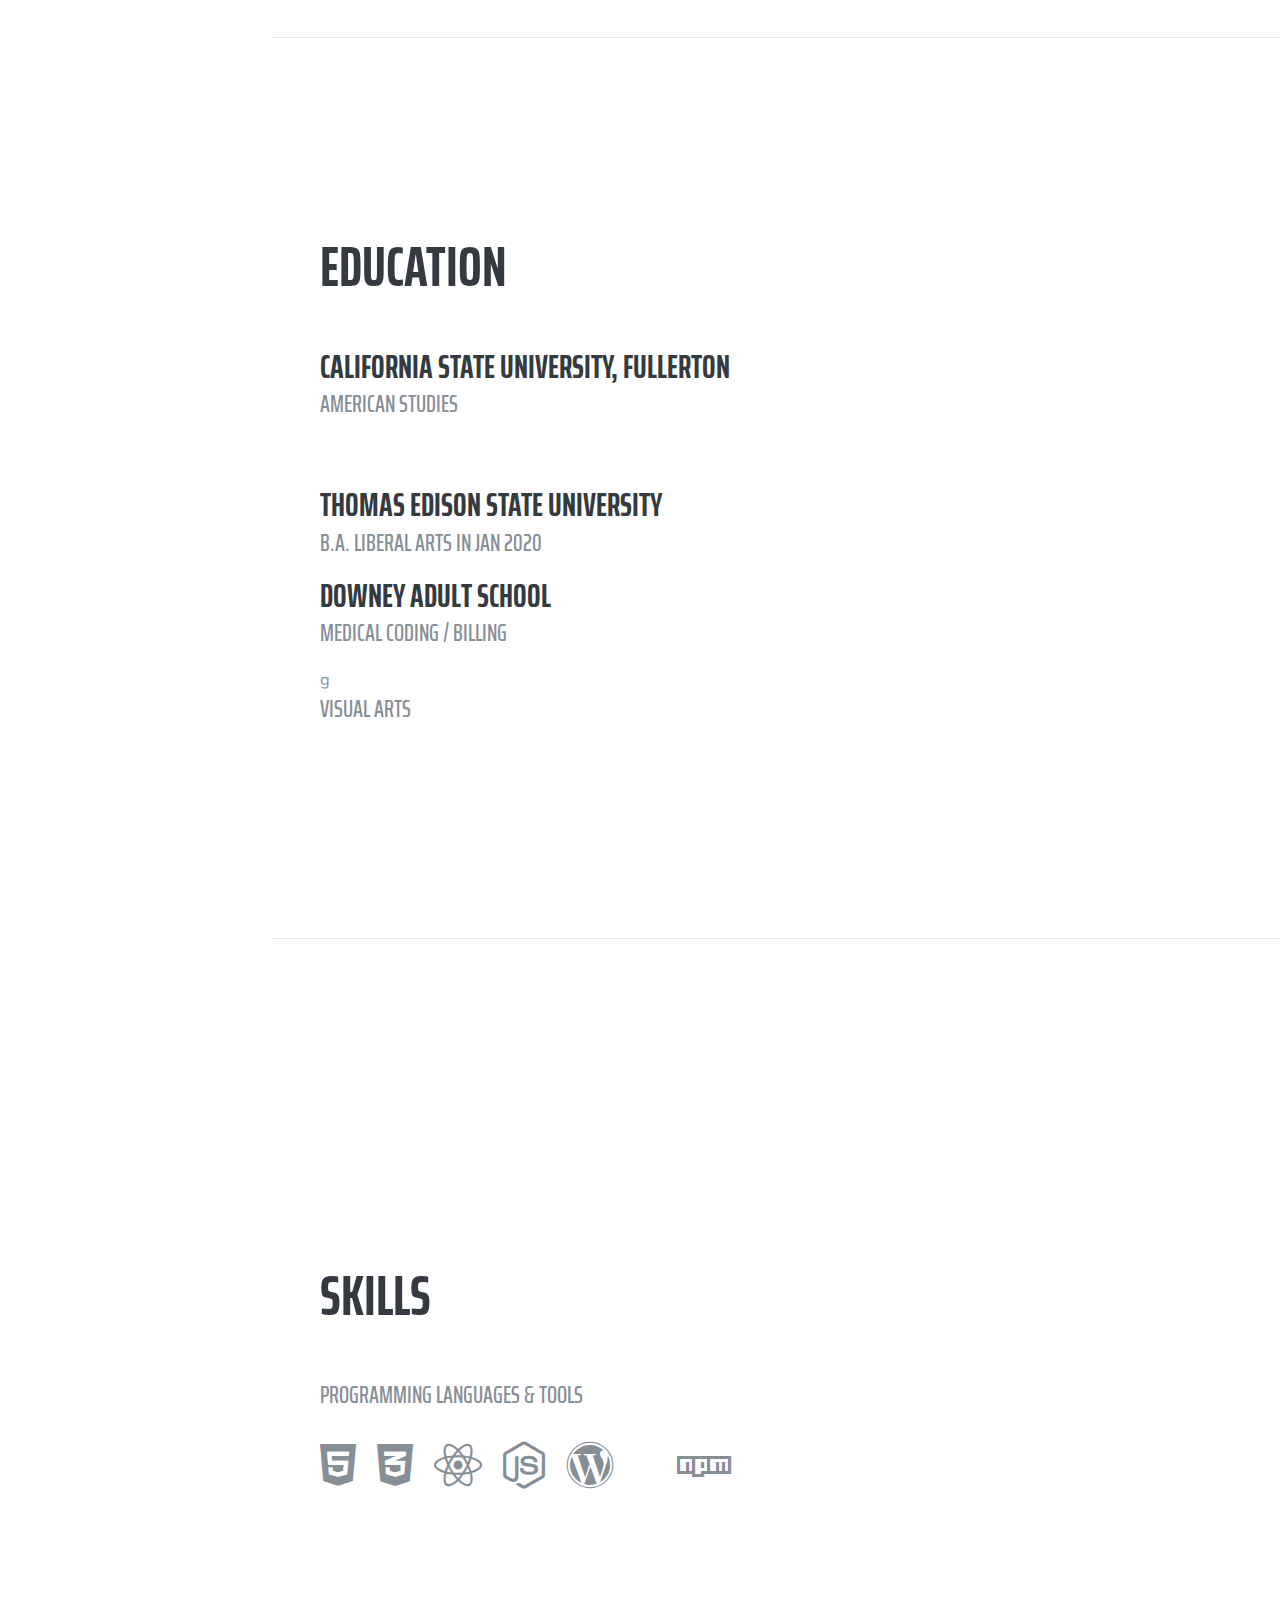
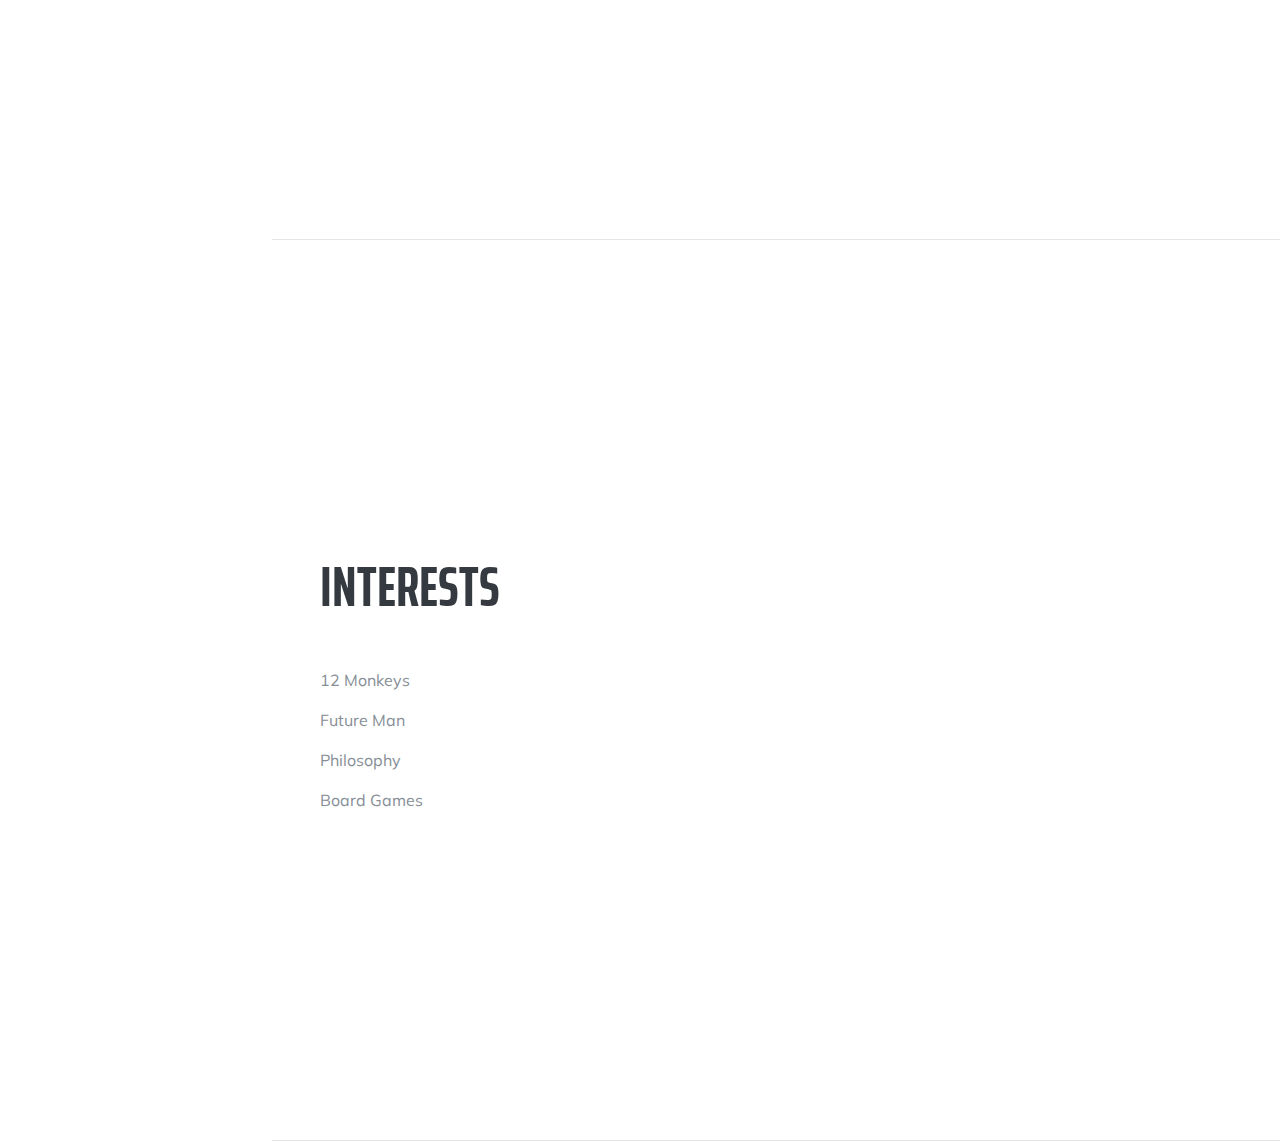
==== commit 7458ca03: "edited skills section" ====
--- a/index.html
+++ b/index.html
@@ -88,7 +88,7 @@
           </div>
           <p class="lead mb-5">Watch, listen, absorb, and perpetually learn.</p>
           <p class="lead mb-5">I have been out of the scene for about 5 years raising my daughter. 
-            She is now in school and I am very eager to get back to work.  </br>
+            She is now in school and I am very eager to get back to work.  </br> </br>
             I have been teaching myself self JavaScript.
             Curiosity, got the best of me and I wanted to try as much as I could.  So I have made CRUD apps in Ruby on Rails, 
             and a reddit bot in Python; just to get a taste of the differences between the languages.  Lately I have 
@@ -503,6 +503,9 @@
               <i class="fab fa-wordpress"></i>
             </li>
             <li class="list-inline-item">
+              <i class="fab fa-mysql"></i>
+            </li>
+            <li class="list-inline-item">
                 <i class="fab fa-mongo-db"></i>
               </li>
             <li class="list-inline-item">
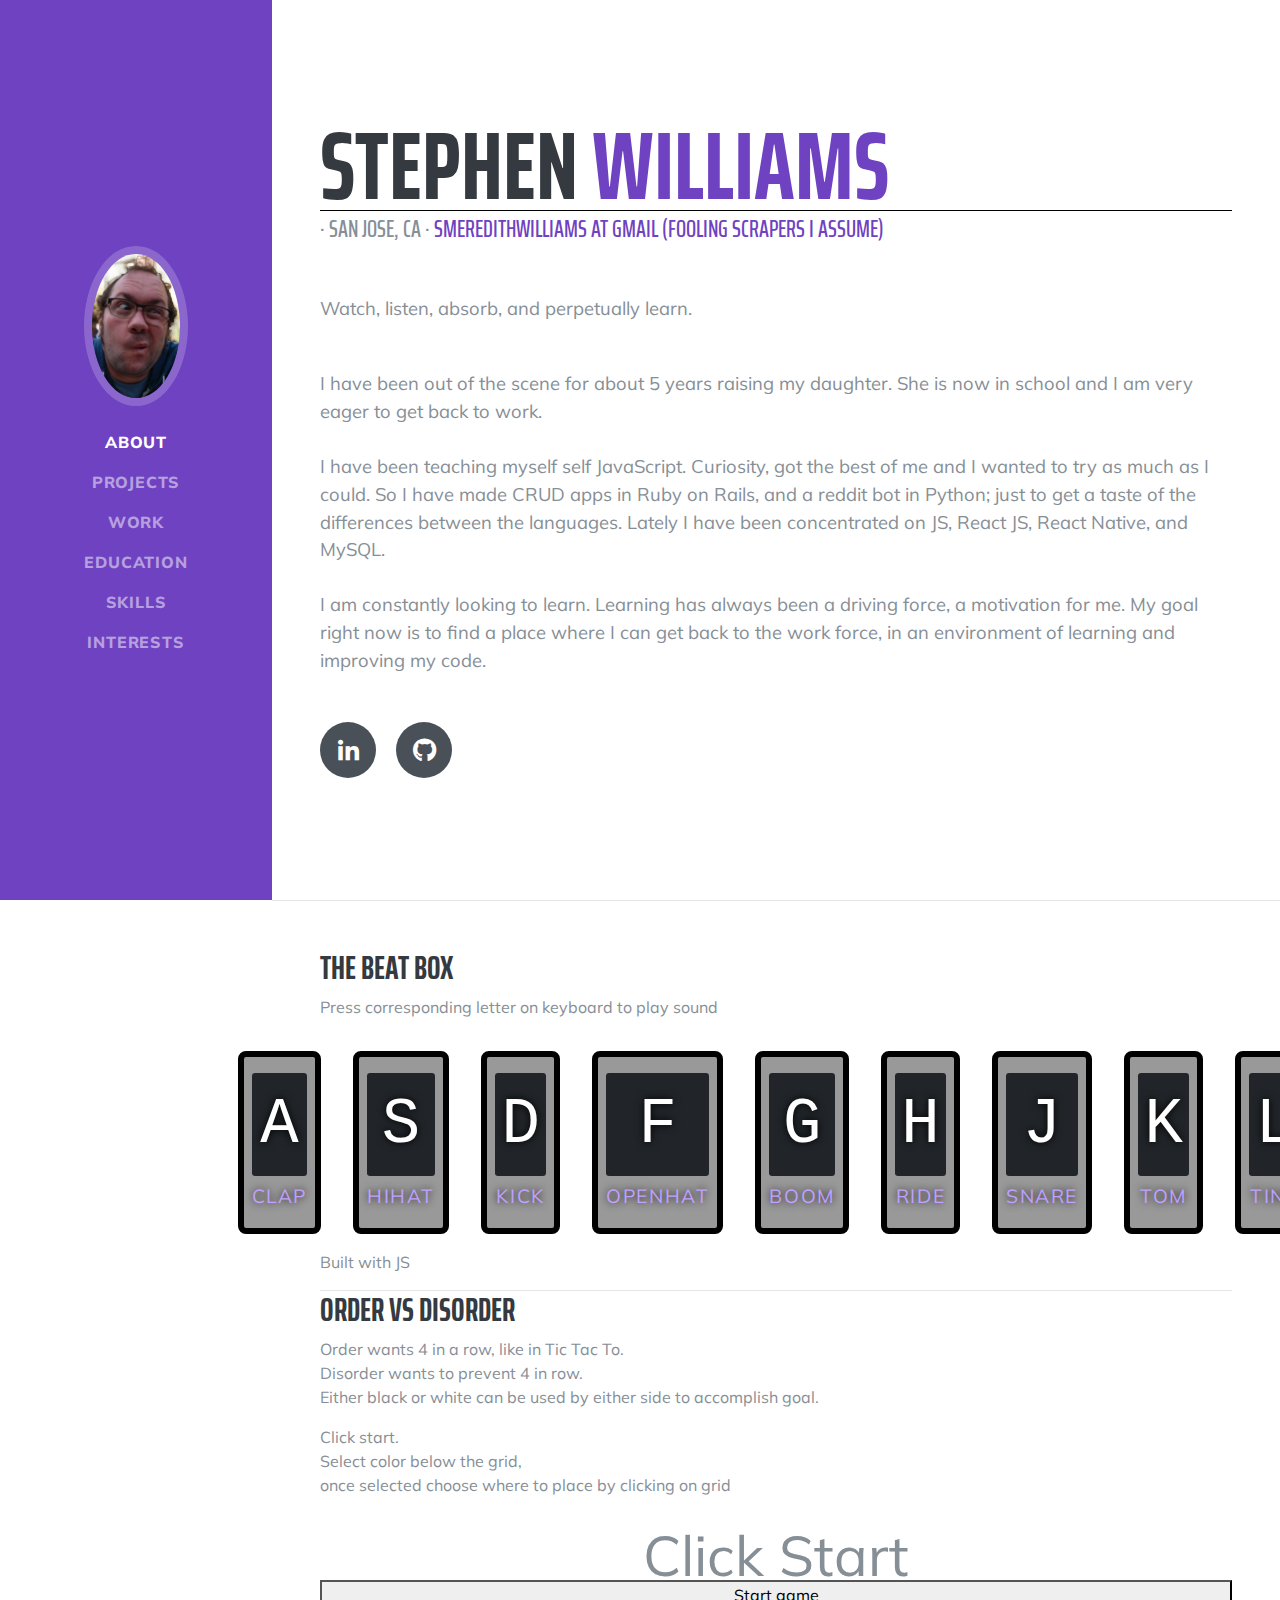
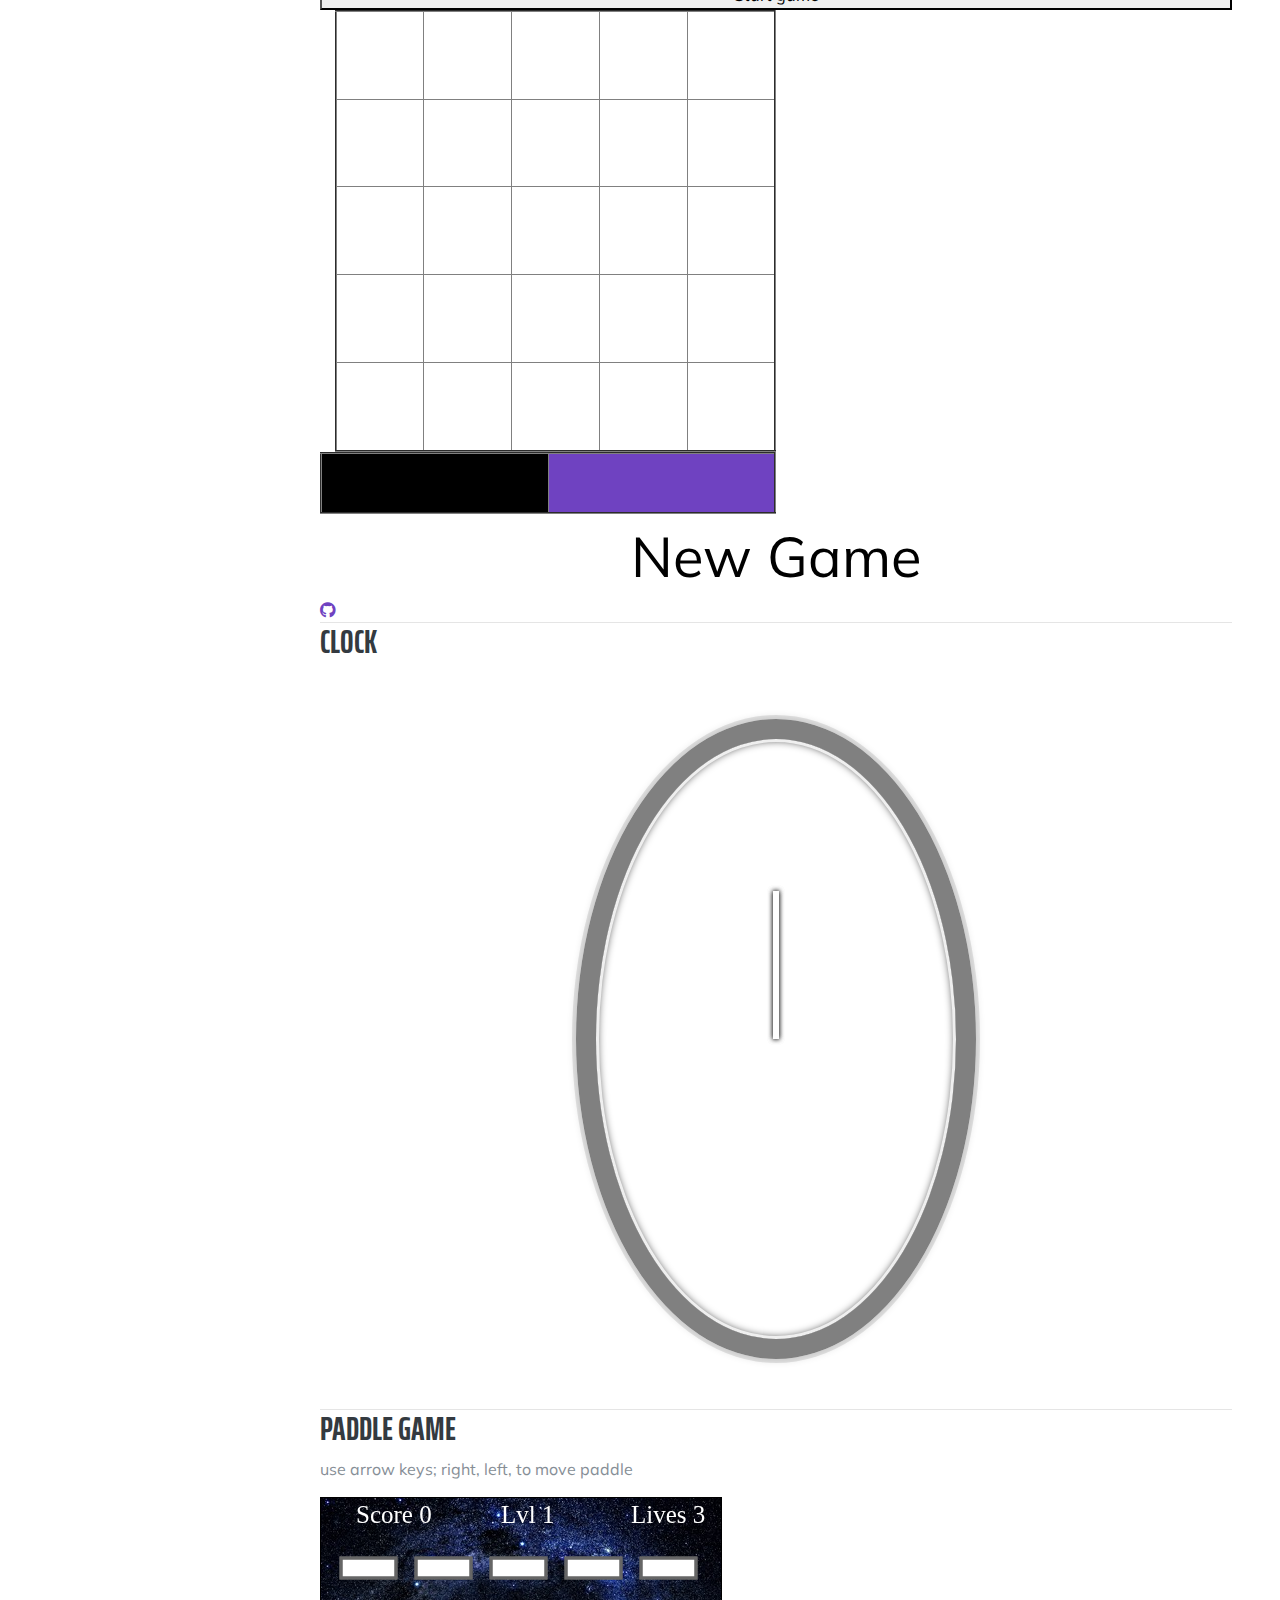
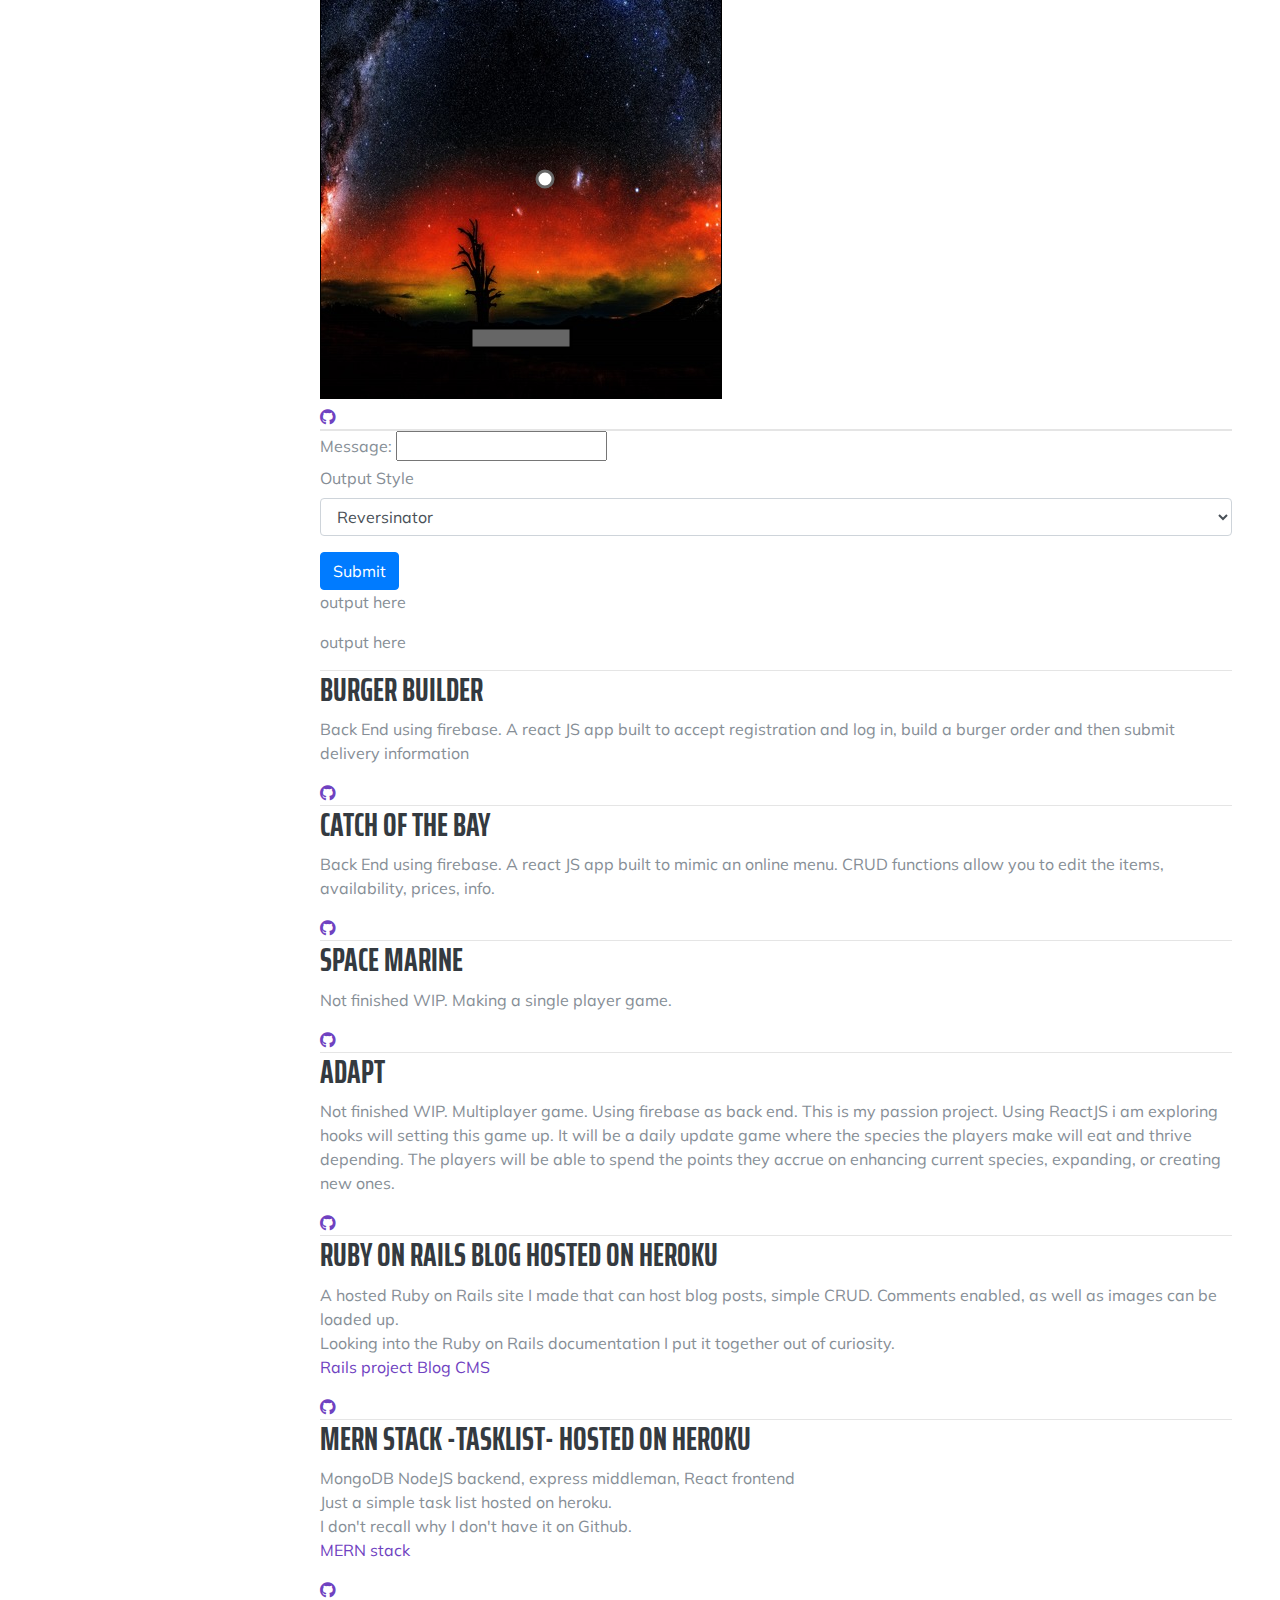
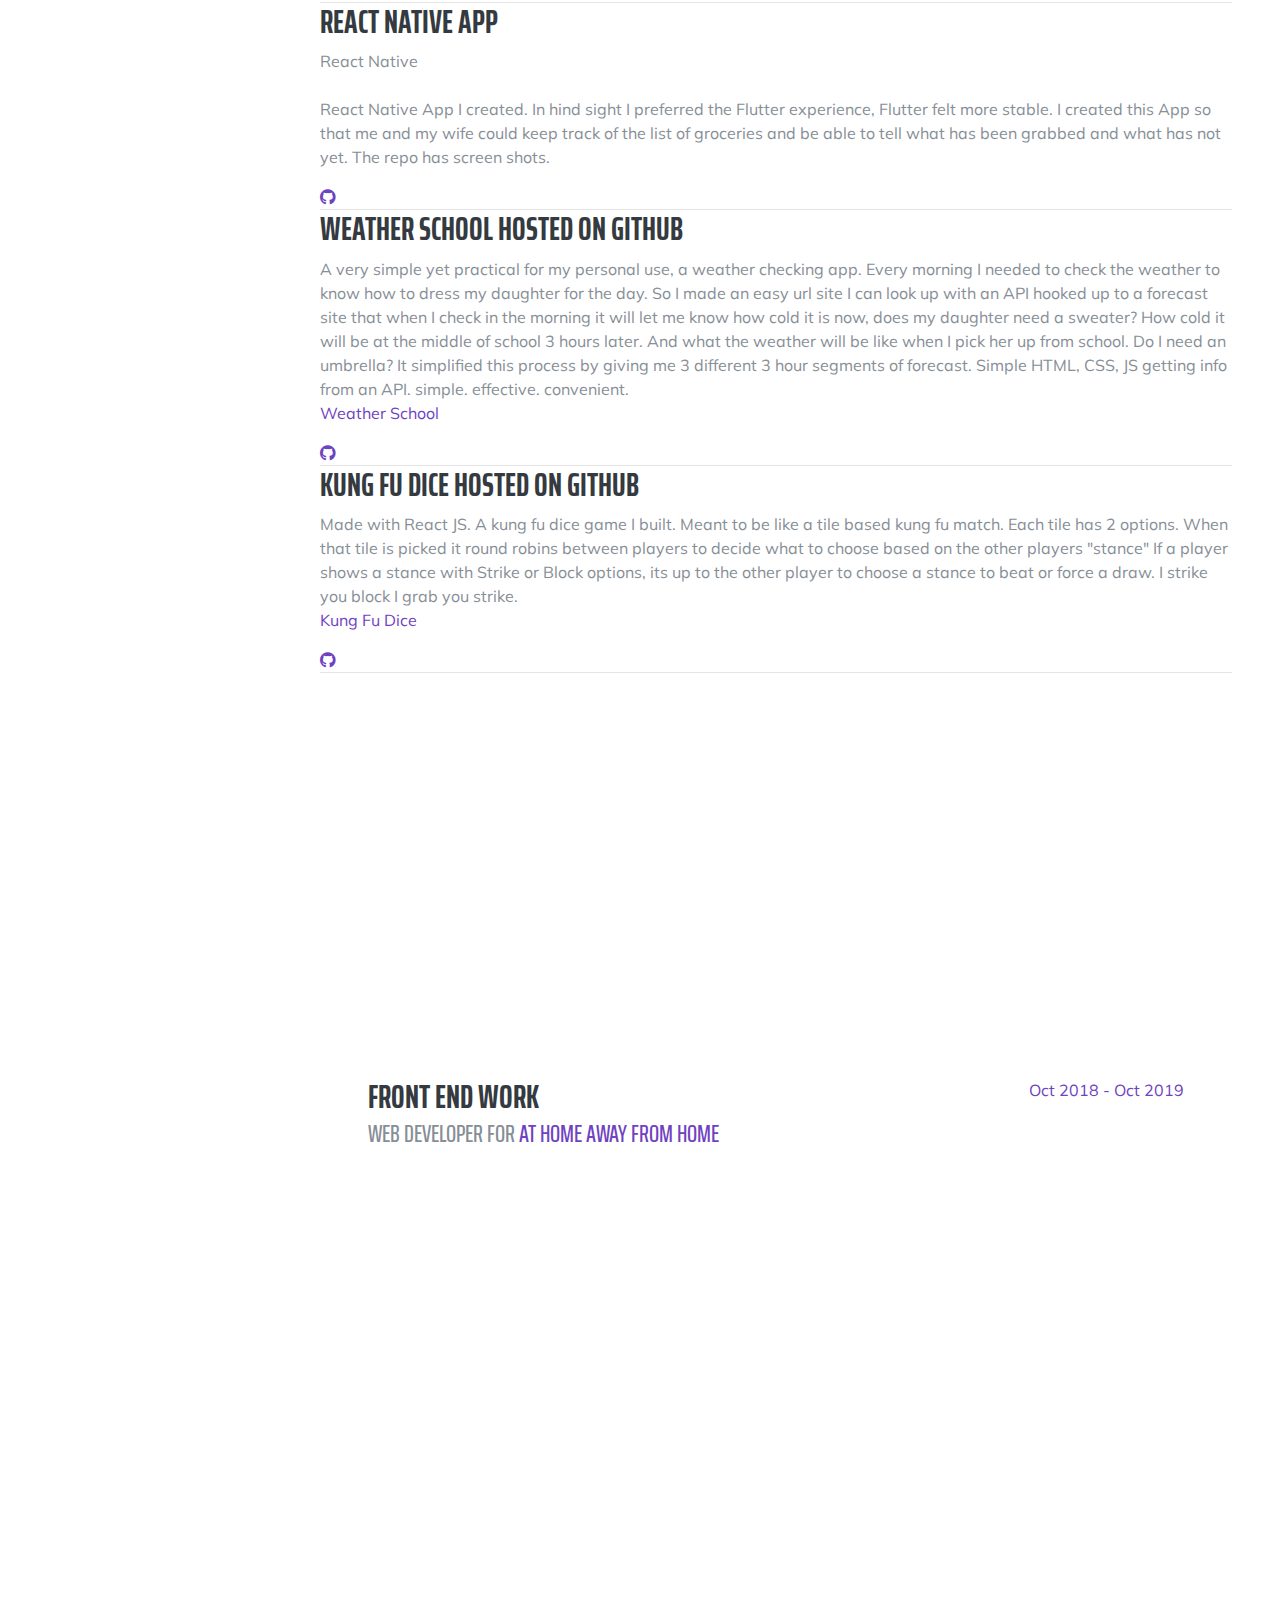
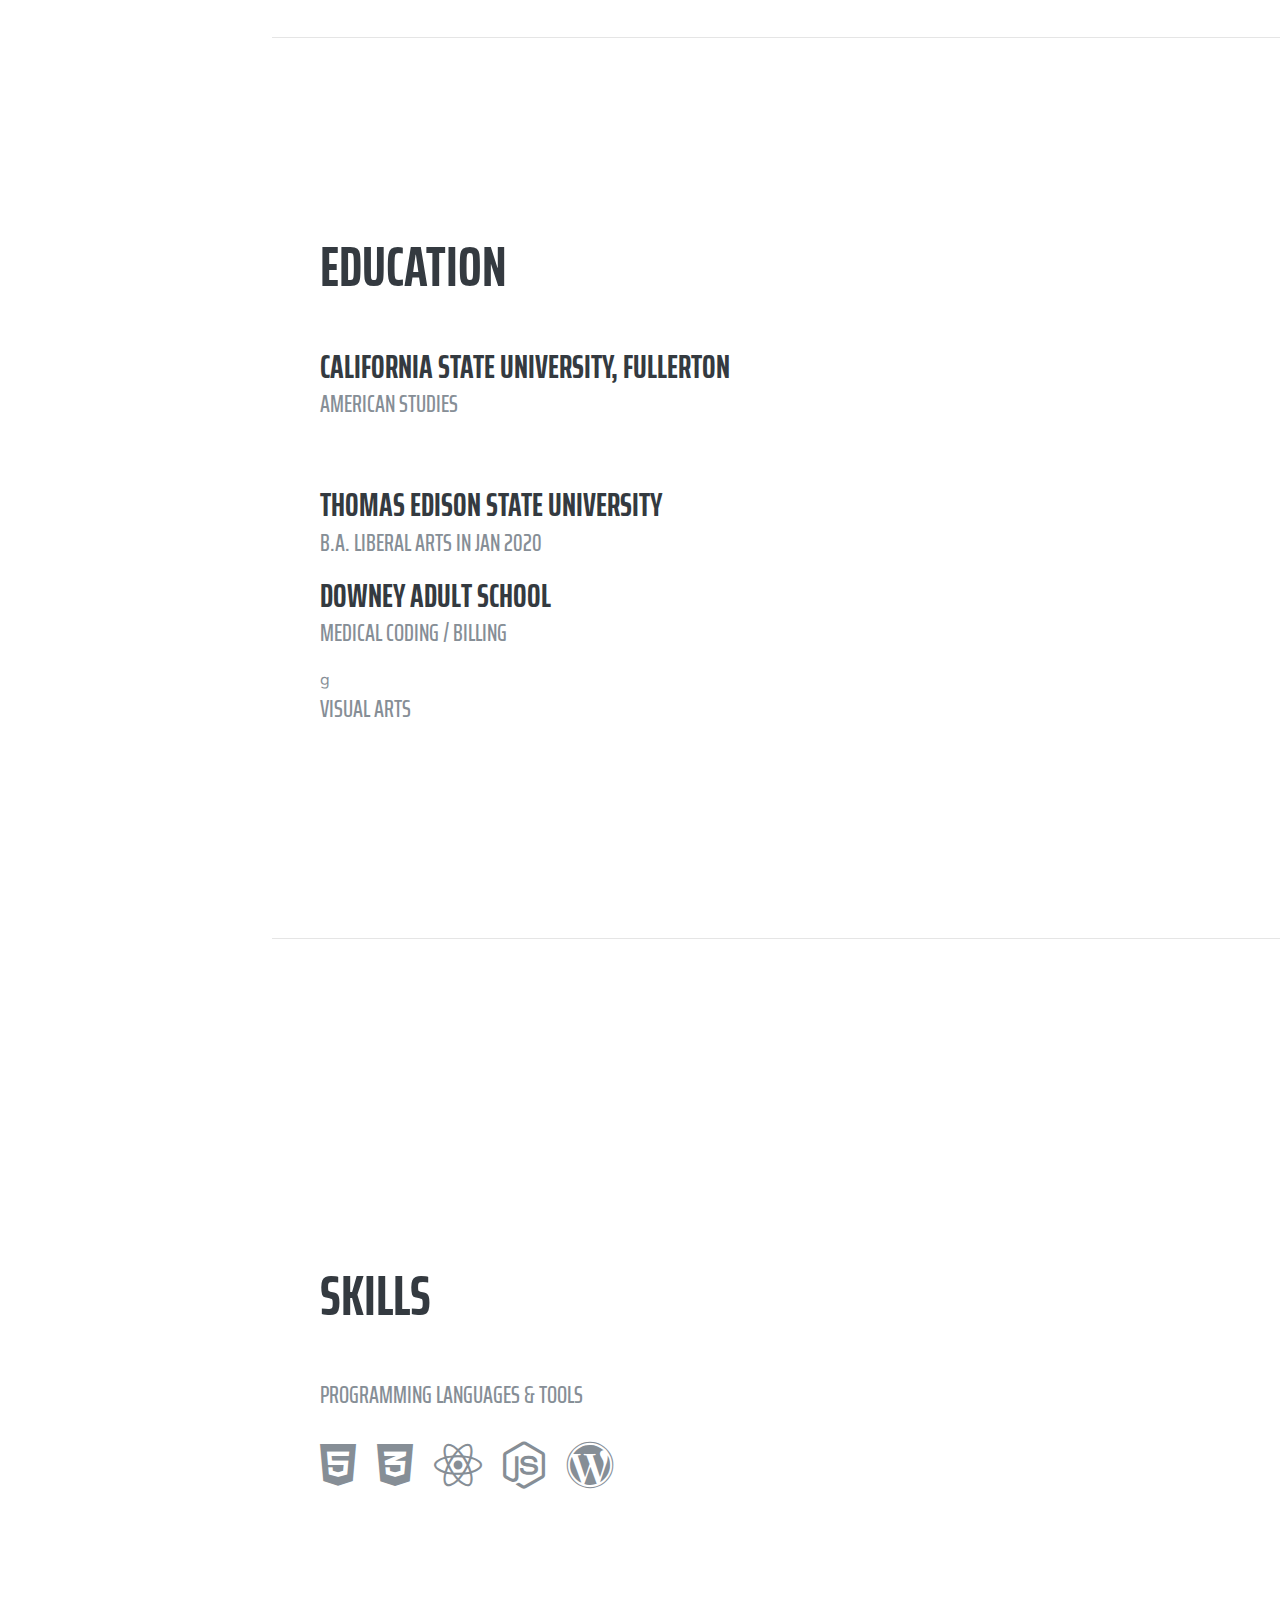
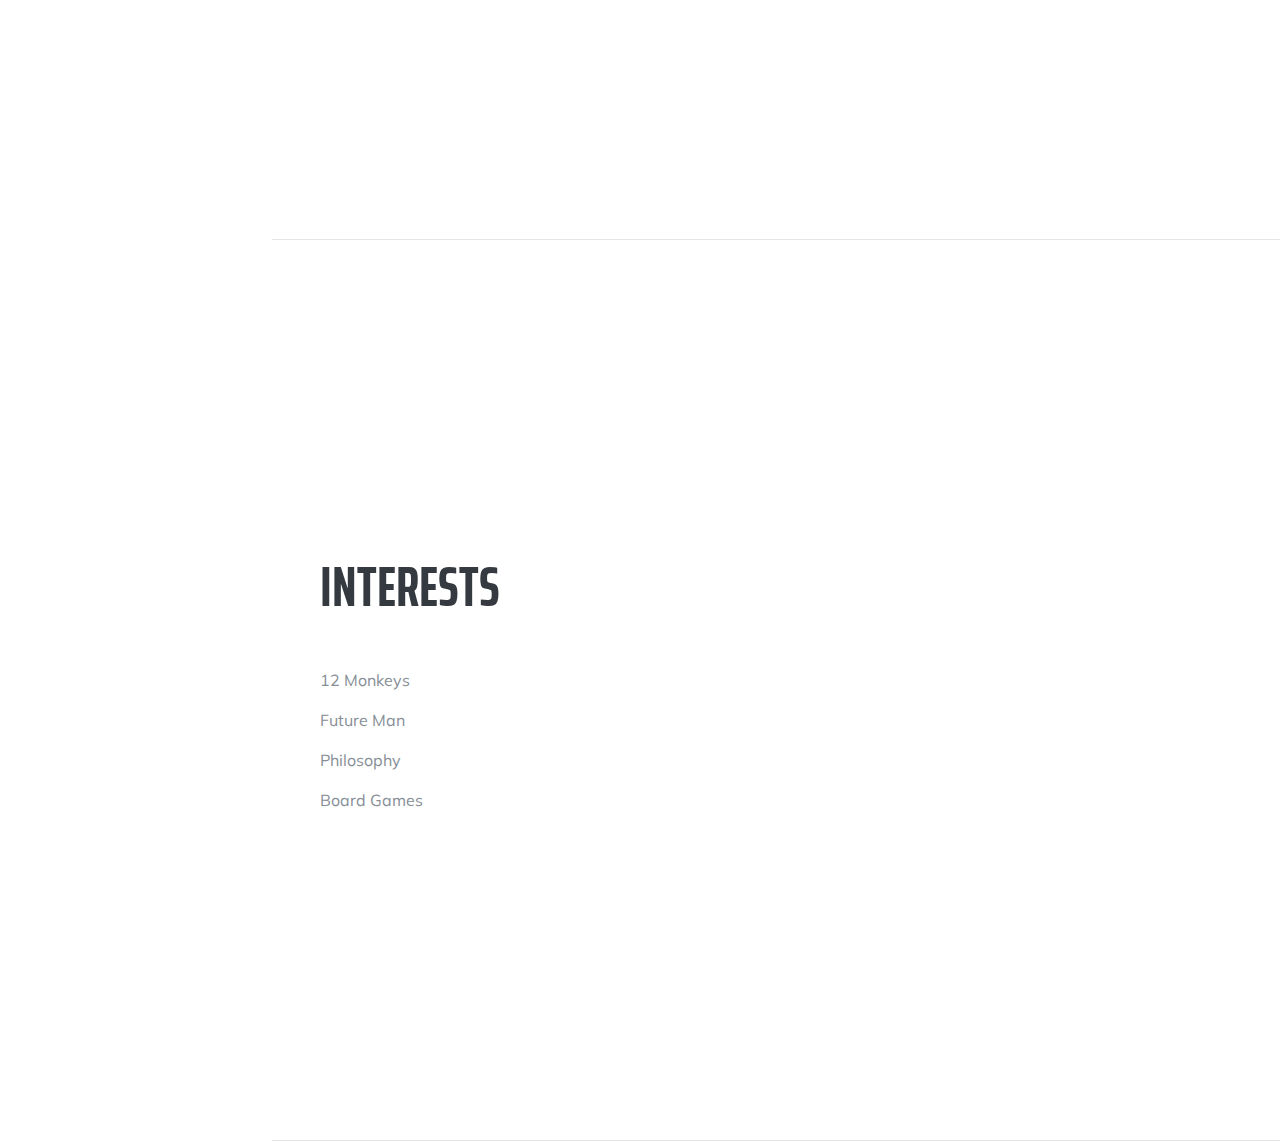
==== commit 015b7cf8: "edited skills section" ====
--- a/index.html
+++ b/index.html
@@ -508,9 +508,6 @@
             <li class="list-inline-item">
                 <i class="fab fa-mongo-db"></i>
               </li>
-            <li class="list-inline-item">
-              <i class="fab fa-npm"></i>
-            </li>
           </ul>
 
         </div>
